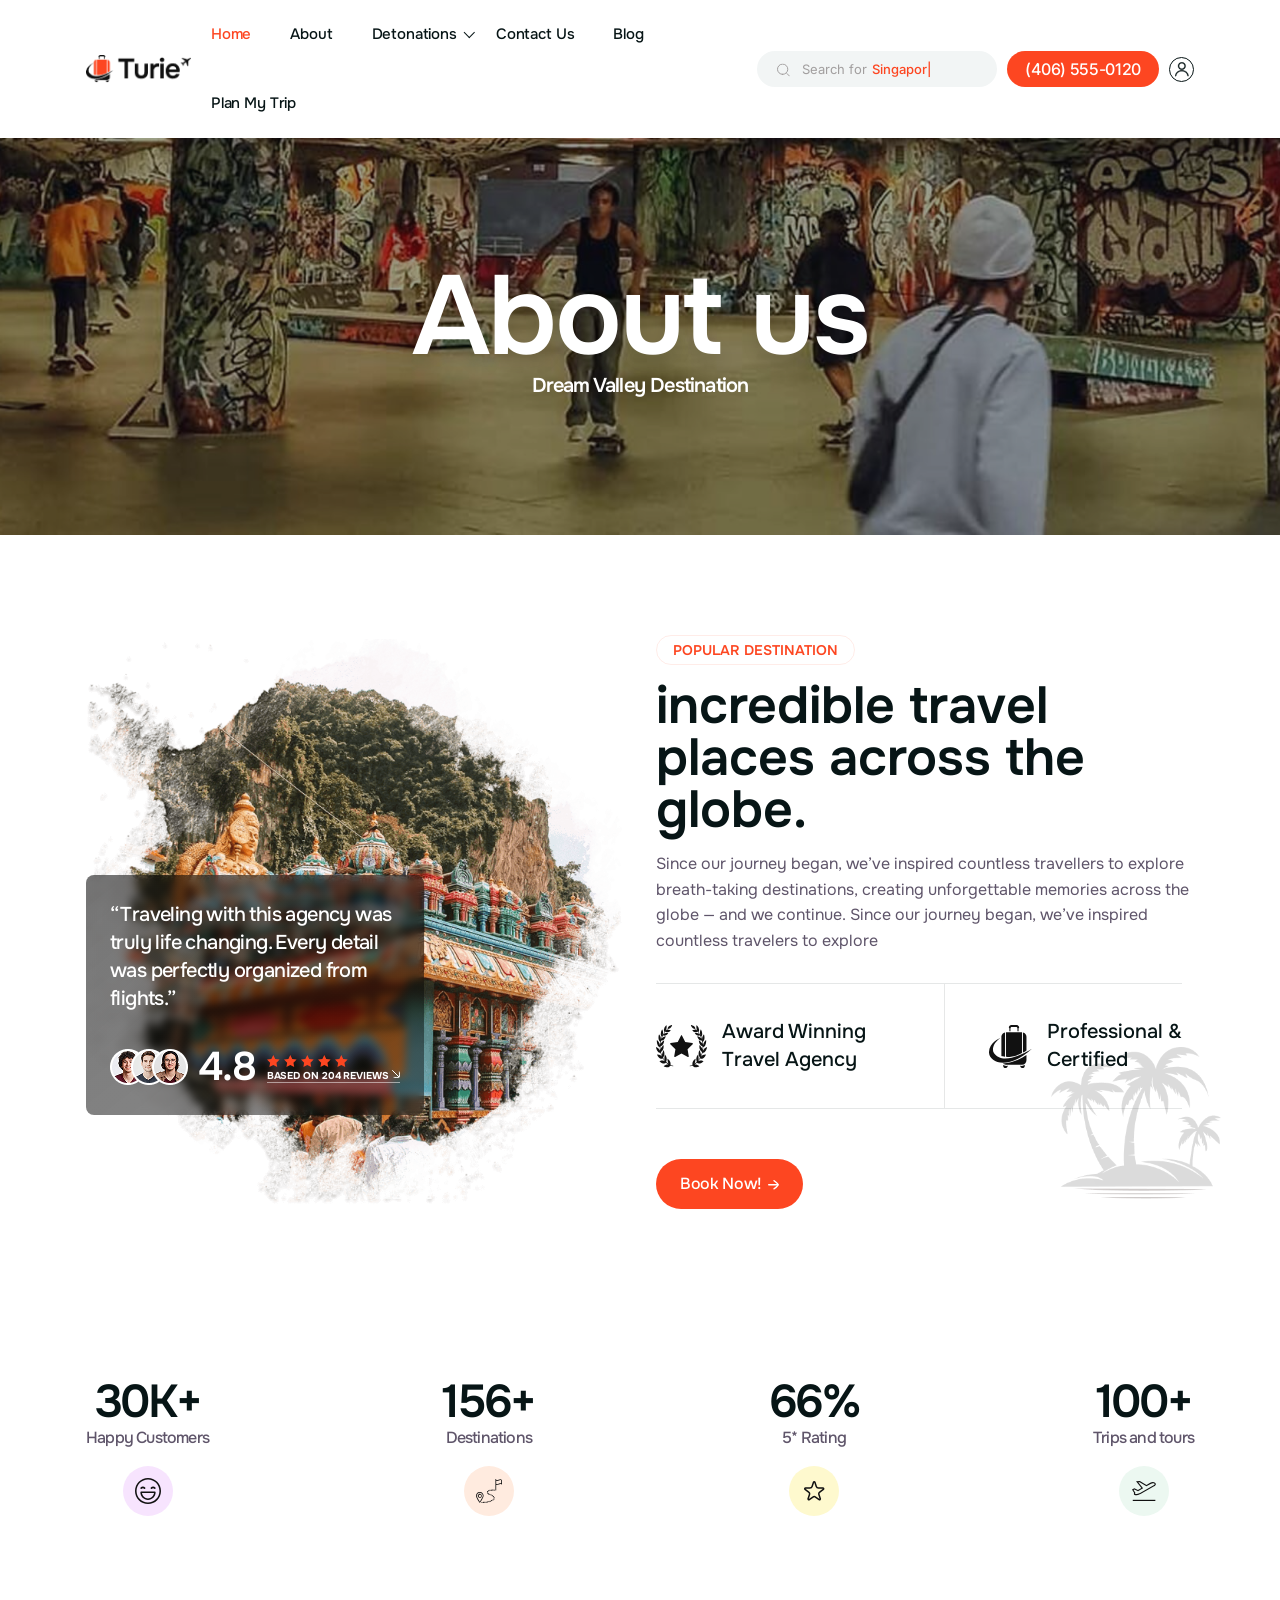
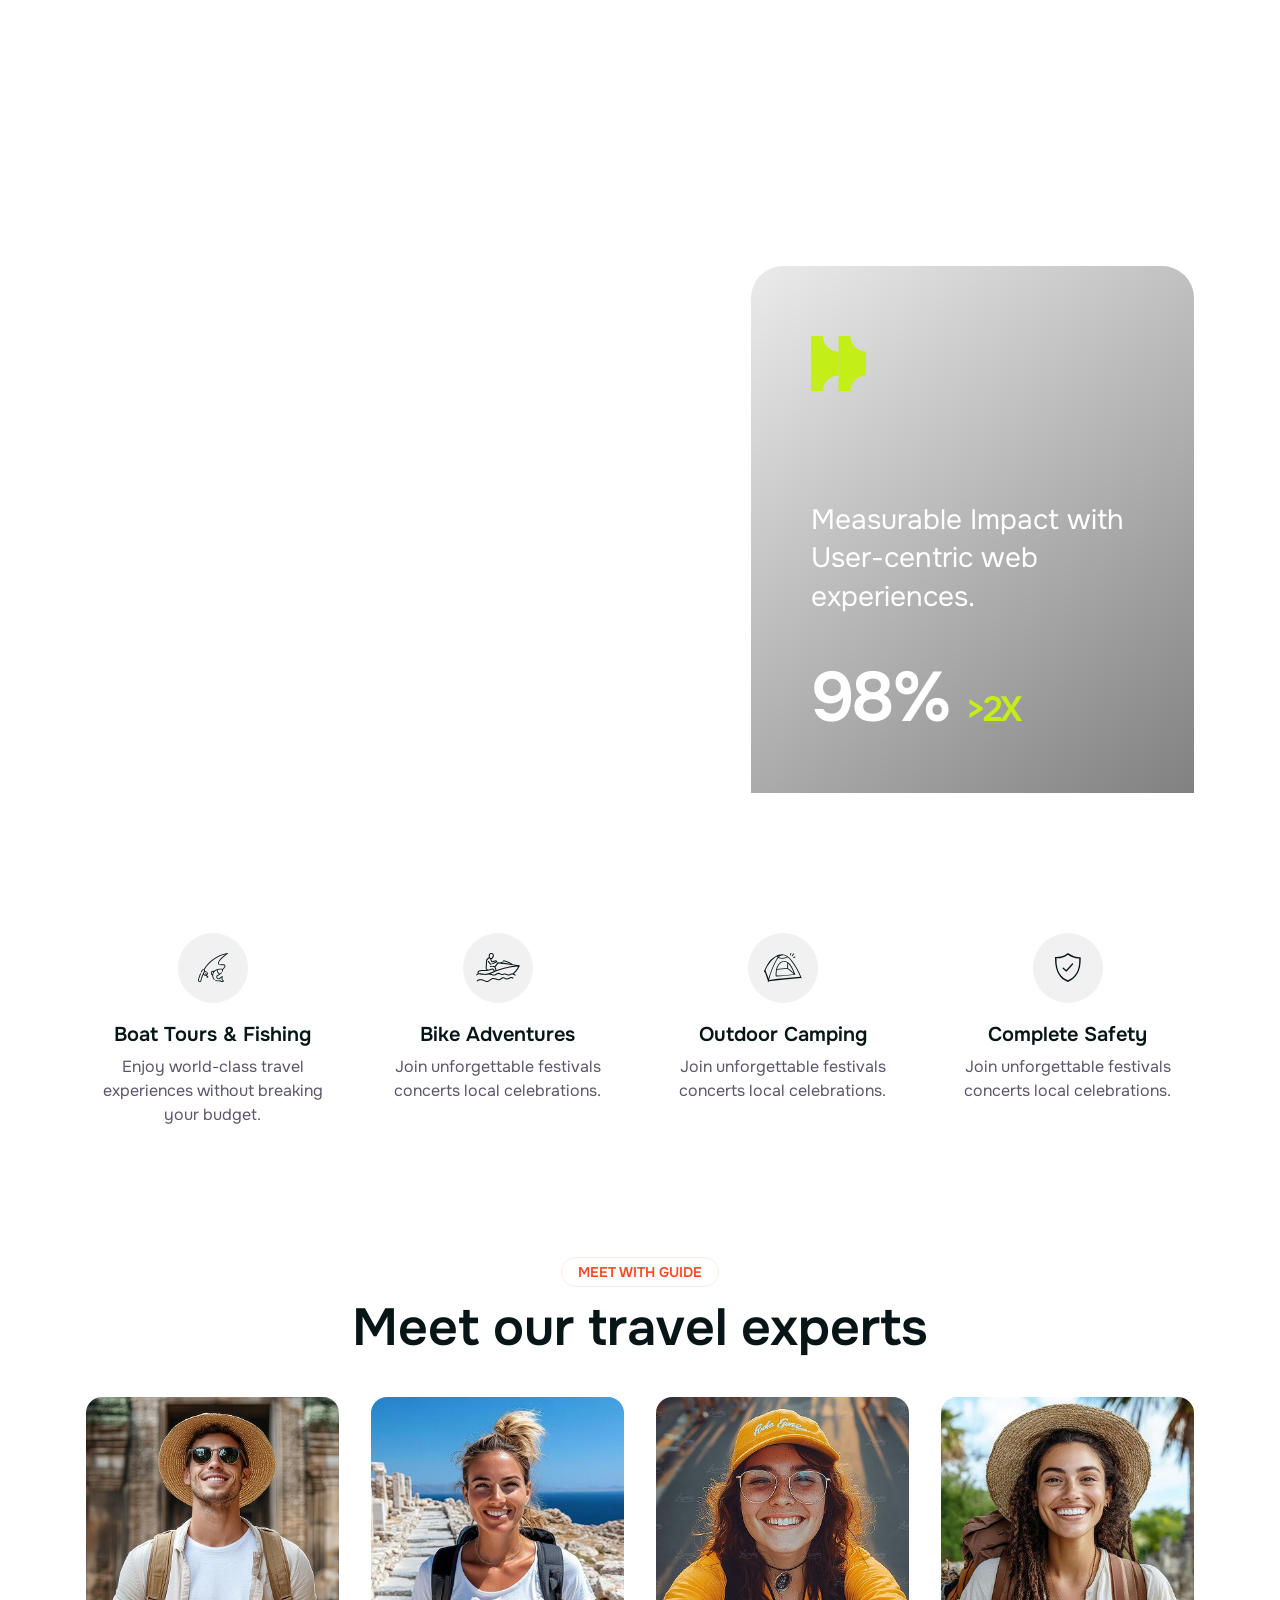
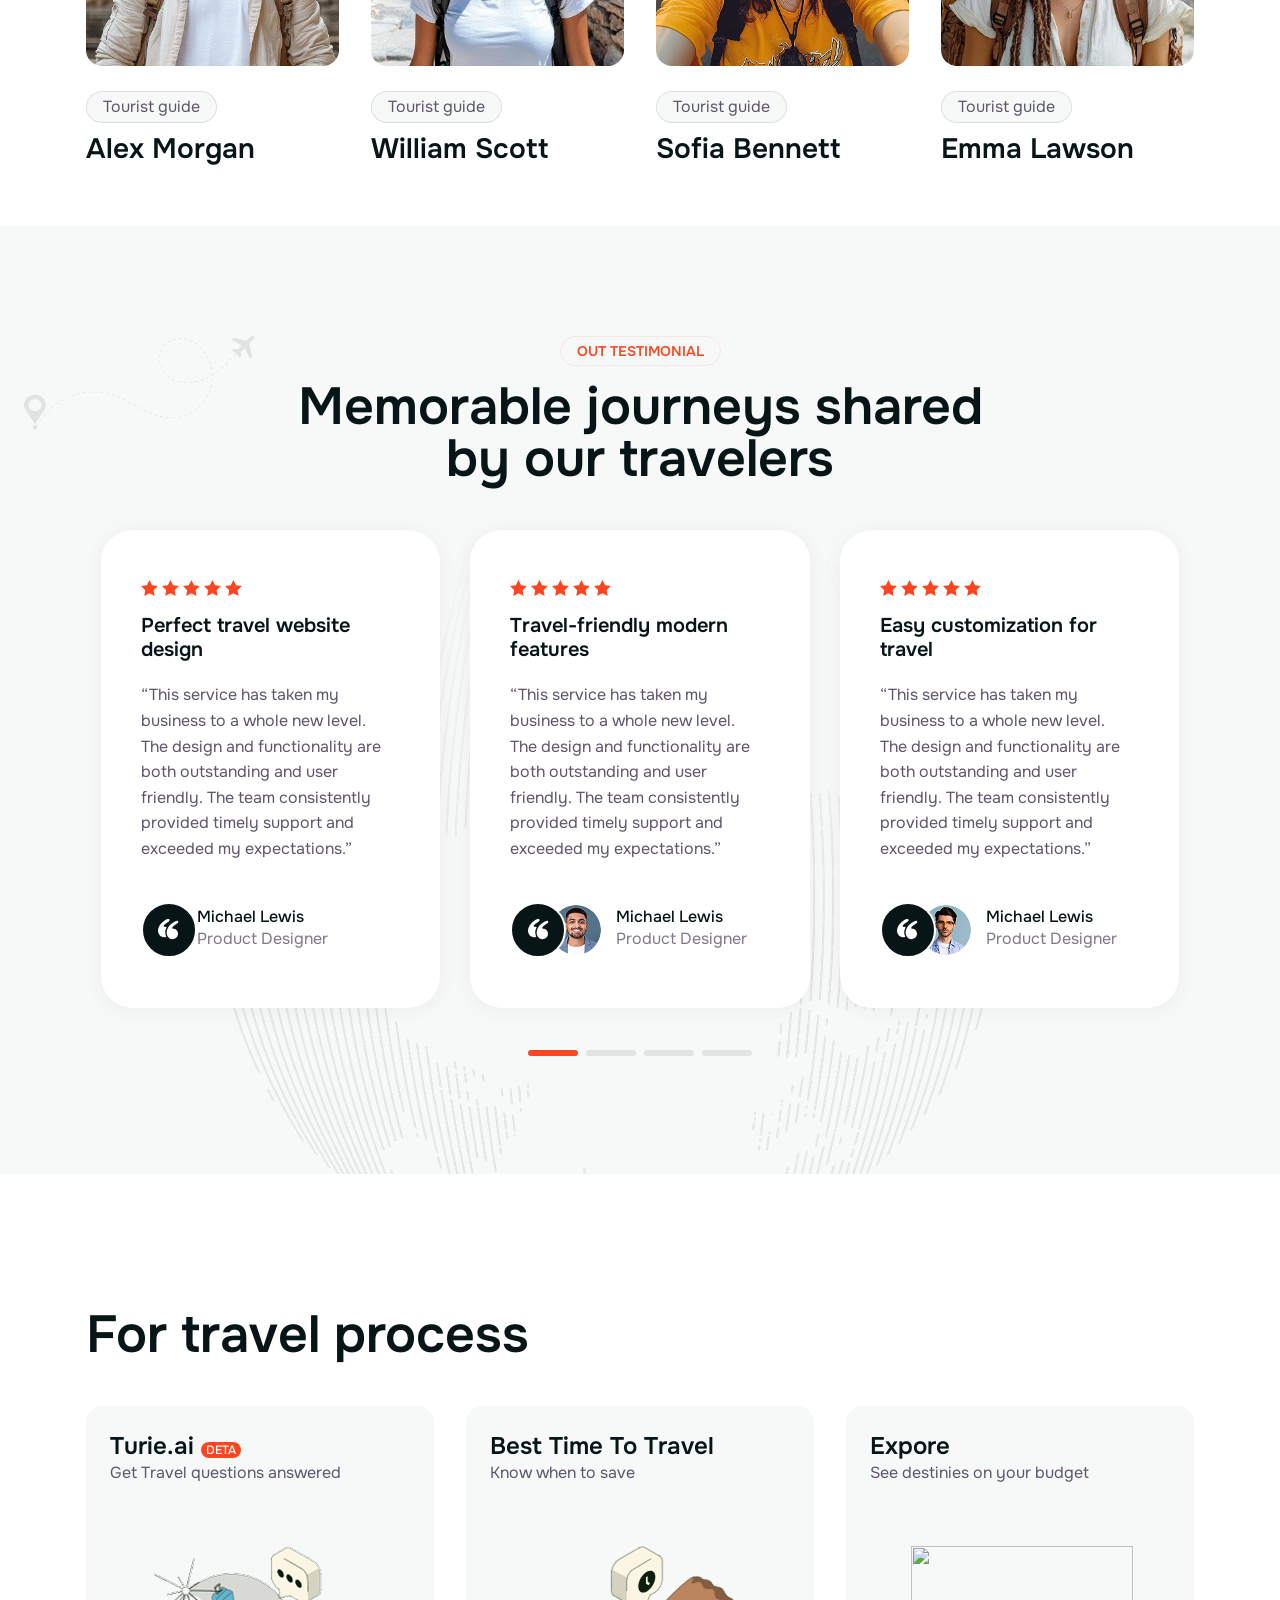
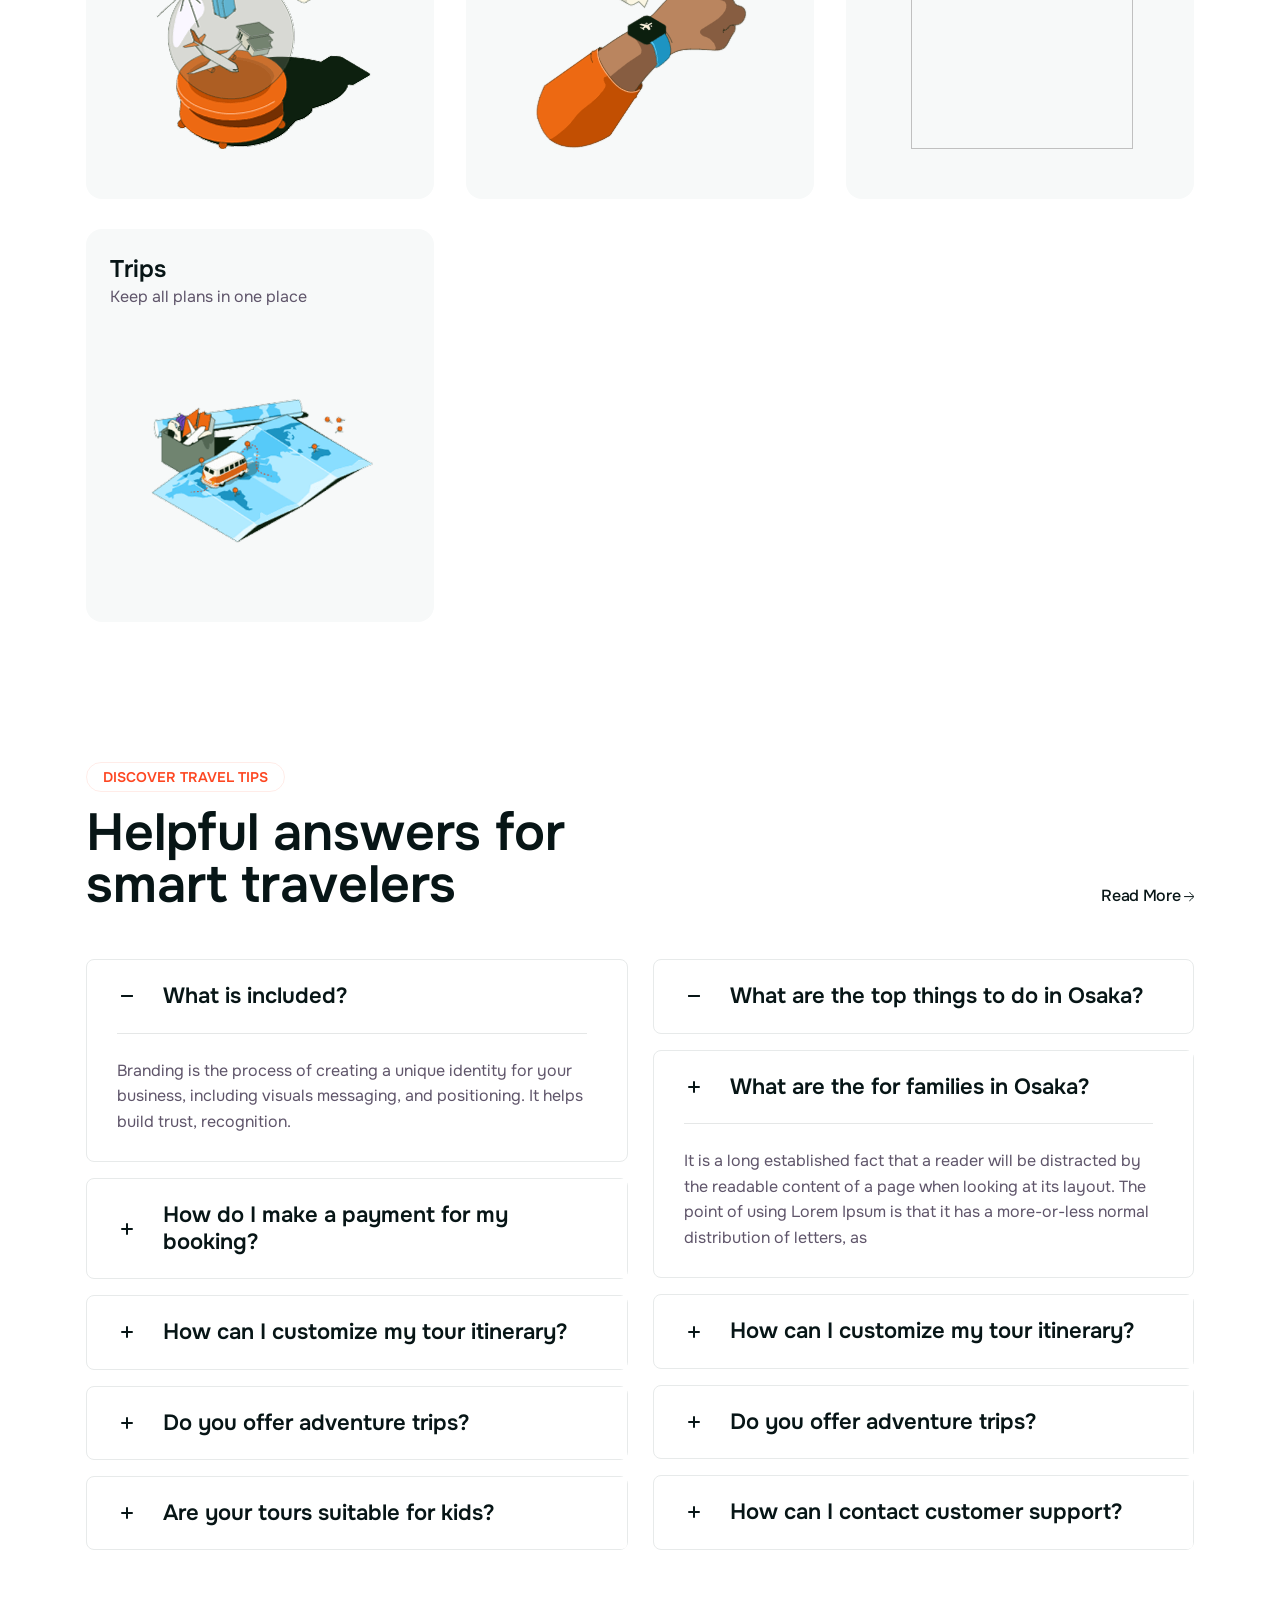
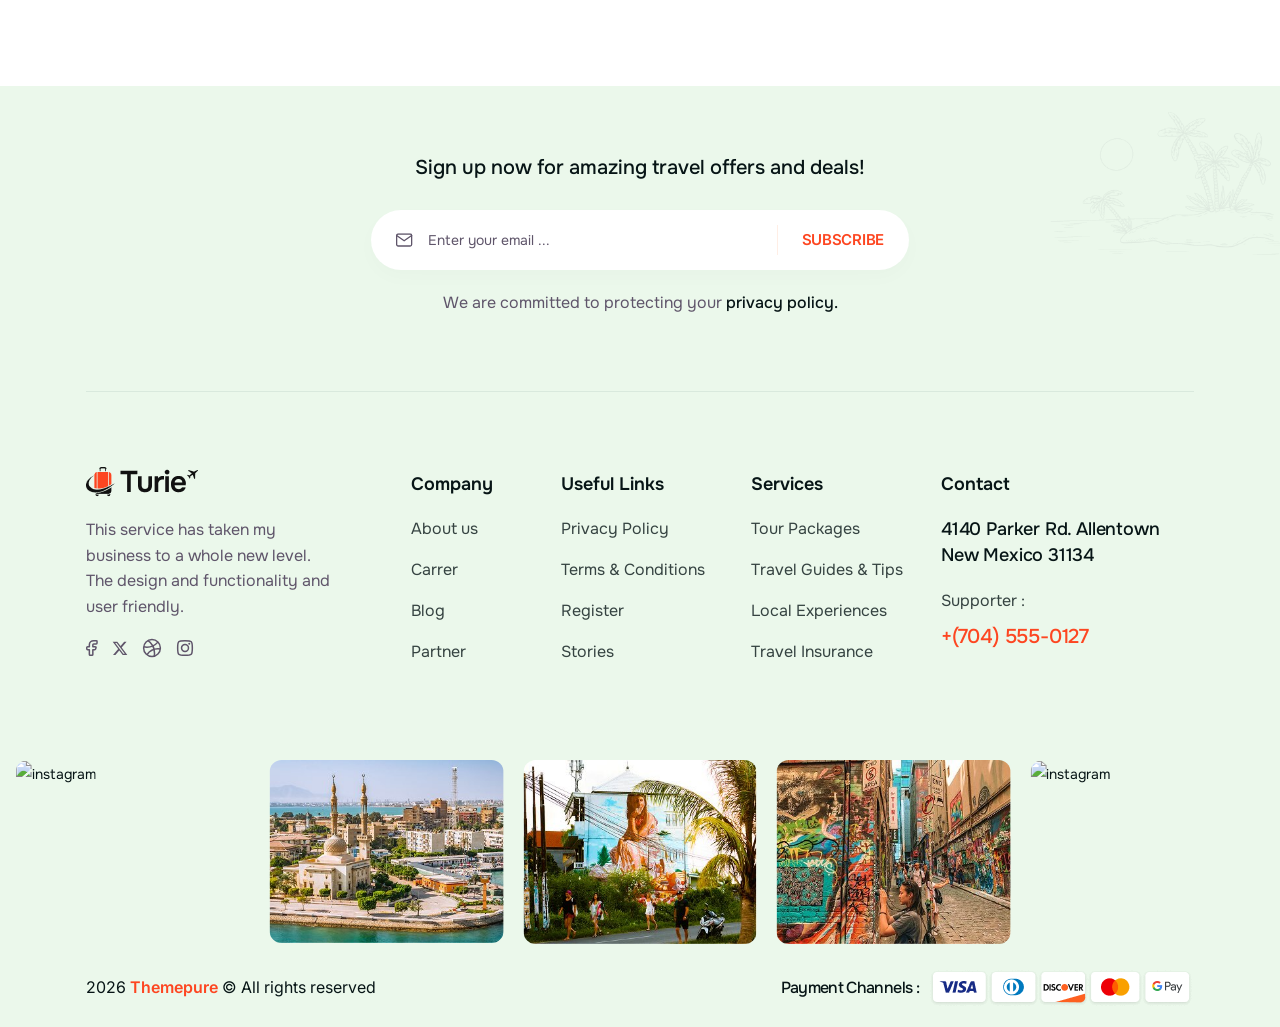
==== about.html @ fdbc4424 "first commit" ====
<!doctype html>
<html class="no-js" lang="zxx">

<head>
   <meta charset="utf-8">
   <meta http-equiv="x-ua-compatible" content="ie=edge">
   <title>Turie – Travel & Tour Booking HTML Template</title>
   <meta name="description" content="">
   <meta name="viewport" content="width=device-width, initial-scale=1">

   <!-- Place favicon.ico in the root directory -->
   <link rel="shortcut icon" type="image/x-icon" href="assets/img/logo/favicon.png">

   <!-- CSS here -->
   <link rel="stylesheet" href="assets/css/bootstrap.css">
   <link rel="stylesheet" href="assets/css/swiper-bundle.css">
   <link rel="stylesheet" href="assets/css/magnific-popup.css">
   <link rel="stylesheet" href="assets/css/font-awesome-pro.css">
   <link rel="stylesheet" href="assets/css/daterangepicker.css">
   <link rel="stylesheet" href="assets/css/range-slider.css">
   <link rel="stylesheet" href="assets/css/animate.css">
   <link rel="stylesheet" href="assets/css/spacing.css">
   <link rel="stylesheet" href="assets/css/main.css">
</head>

<body>
   <!--[if lte IE 9]>
      <p class="browserupgrade">You are using an <strong>outdated</strong> browser. Please <a href="https://browsehappy.com/">upgrade your browser</a> to improve your experience and security.</p>
      <![endif]-->

   <!-- preloader-here start -->
   <div id="loading">
      <div class="loader">
         <div class="plane">
            <img src="assets/img/preloader/fly.png" class="plane-img">
         </div>
         <div class="earth-wrapper">
            <div class="earth"></div>
         </div>
      </div>
   </div>
   <!-- preloader-here end -->

   <!-- back to top start -->
   <div class="back-to-top-wrapper">
      <button id="back_to_top" type="button" class="back-to-top-btn">
         <svg width="12" height="7" viewBox="0 0 12 7" fill="none" xmlns="http://www.w3.org/2000/svg">
            <path d="M11 6L6 1L1 6" stroke="currentColor" stroke-width="1.5" stroke-linecap="round"
               stroke-linejoin="round" />
         </svg>
      </button>
   </div>
   <!-- back to top end -->

   <!-- tp-offcanvas start -->
   <div class="tp-offcanvas">
      <div class="tp-offcanvas-header mb-30">
         <div class="tp-offcanvas-logo">
            <a href="index.html"><img data-width="108" src="assets/img/logo/logo.png" alt=""></a>
         </div>
         <div class="tp-offcanvas-close">
            <button class="tp-offcanvas-close-button"><i class="fal fa-times"></i></button>
         </div>
      </div>
      <div class="tp-header-search p-relative mb-30">
         <form action="#">
            <input class="tp-input" type="text" placeholder="Search for Thailand">
            <button class="tp-header-search-btn" type="submit">
               <svg width="13" height="13" viewBox="0 0 13 13" fill="none" xmlns="http://www.w3.org/2000/svg">
                  <path
                     d="M5.64267 10.7857C8.48288 10.7857 10.7853 8.48318 10.7853 5.64286C10.7853 2.80254 8.48288 0.5 5.64267 0.5C2.80245 0.5 0.5 2.80254 0.5 5.64286C0.5 8.48318 2.80245 10.7857 5.64267 10.7857Z"
                     stroke="currentColor" stroke-linecap="round" stroke-linejoin="round" />
                  <path d="M12.5 12.5L9.92871 9.92857" stroke="currentColor" stroke-linecap="round"
                     stroke-linejoin="round" />
               </svg>
            </button>
         </form>
      </div>
      <div class="tp-offcanvas-menu mb-50">
         <nav>
         </nav>
      </div>
      <div class="tp-offcanvas-content mb-40">
         <h3 class="tp-offcanvas-title"> Hello There!</h3>
         <p>Lorem ipsum dolor sit amet, consect etur adipiscing elit. </p>
      </div>
      <div class="tp-offcanvas-gallery mb-50">
         <a class="popup-image" href="assets/img/tour/01.jpg"><img src="assets/img/tour/01.jpg" alt="tour"></a>
         <a class="popup-image" href="assets/img/tour/02.jpg"><img src="assets/img/tour/02.jpg" alt="tour"></a>
         <a class="popup-image" href="assets/img/tour/03.jpg"><img src="assets/img/tour/03.jpg" alt="tour"></a>
         <a class="popup-image" href="assets/img/tour/04.jpg"><img src="assets/img/tour/04.jpg" alt="tour"></a>
      </div>
      <div class="tp-offcanvas-info mb-50">
         <h3 class="tp-offcanvas-title">Information</h3>
         <span><a href="#">+ 4 20 7700 1007</a></span>
         <span><a href="#">hello@turie.com</a></span>
         <span><a href="#">Avenue de Roma 158b, Lisboa</a></span>
      </div>
      <div class="tp-offcanvas-social">
         <h3 class="tp-offcanvas-title"> Follow Us</h3>
         <a href="#">
            <svg xmlns="http://www.w3.org/2000/svg" width="12" height="18" viewBox="0 0 12 18" fill="none">
               <path fill-rule="evenodd" clip-rule="evenodd"
                  d="M1.62839 7.77713C0.911363 7.77713 0.761719 7.91782 0.761719 8.59194V9.81416C0.761719 10.4883 0.911363 10.629 1.62839 10.629H3.36172V15.5179C3.36172 16.192 3.51136 16.3327 4.22839 16.3327H5.96172C6.67874 16.3327 6.82839 16.192 6.82839 15.5179V10.629H8.77466C9.31846 10.629 9.45859 10.5296 9.60798 10.038L9.97941 8.81579C10.2353 7.97368 10.0776 7.77713 9.14609 7.77713H6.82839V5.74009C6.82839 5.29008 7.21641 4.92527 7.69505 4.92527H10.1617C10.8787 4.92527 11.0284 4.78458 11.0284 4.11046V2.48083C11.0284 1.80671 10.8787 1.66602 10.1617 1.66602H7.69505C5.30182 1.66602 3.36172 3.49004 3.36172 5.74009V7.77713H1.62839Z"
                  stroke="currentColor" stroke-width="1.5" stroke-linejoin="round"></path>
            </svg>
         </a>
         <a href="#">
            <svg xmlns="http://www.w3.org/2000/svg" width="16" height="14" viewBox="0 0 16 14" fill="none">
               <path fill-rule="evenodd" clip-rule="evenodd"
                  d="M5.28884 0.714844H0.666992L6.14691 7.9153L1.01754 13.9556H3.38746L7.26697 9.38713L10.7118 13.9136H15.3337L9.69453 6.50391L9.70451 6.51669L14.5599 0.798959H12.19L8.58427 5.04503L5.28884 0.714844ZM3.21817 1.97588H4.65702L12.7825 12.6525H11.3436L3.21817 1.97588Z"
                  fill="currentColor"></path>
            </svg>
         </a>
         <a href="#">
            <svg width="20" height="20" viewBox="0 0 20 20" fill="none" xmlns="http://www.w3.org/2000/svg">
               <circle cx="9.99991" cy="9.99991" r="8.38077" stroke="currentColor" stroke-width="1.5"></circle>
               <path
                  d="M18.3799 11.0604C17.6032 10.9148 16.8043 10.8389 15.9891 10.8389C11.5034 10.8389 7.51372 13.1373 4.9707 16.7054"
                  stroke="currentColor" stroke-width="1.5" stroke-linejoin="round"></path>
               <path
                  d="M15.8665 4.13281C13.2437 7.2064 9.30255 9.16128 4.8957 9.16128C3.76828 9.16128 2.67133 9.03332 1.61914 8.79143"
                  stroke="currentColor" stroke-width="1.5" stroke-linejoin="round"></path>
               <path
                  d="M12.1938 18.3815C12.4039 17.3641 12.5142 16.3104 12.5142 15.2309C12.5142 9.93756 9.86111 5.26259 5.80957 2.45801"
                  stroke="currentColor" stroke-width="1.5" stroke-linejoin="round"></path>
            </svg>
         </a>
         <a href="#">
            <svg width="18" height="18" viewBox="0 0 18 18" fill="none" xmlns="http://www.w3.org/2000/svg">
               <path
                  d="M1.66602 8.99935C1.66602 5.54238 1.66602 3.8139 2.73996 2.73996C3.8139 1.66602 5.54238 1.66602 8.99935 1.66602C12.4563 1.66602 14.1848 1.66602 15.2587 2.73996C16.3327 3.8139 16.3327 5.54238 16.3327 8.99935C16.3327 12.4563 16.3327 14.1848 15.2587 15.2587C14.1848 16.3327 12.4563 16.3327 8.99935 16.3327C5.54238 16.3327 3.8139 16.3327 2.73996 15.2587C1.66602 14.1848 1.66602 12.4563 1.66602 8.99935Z"
                  stroke="currentColor" stroke-width="1.5" stroke-linejoin="round"></path>
               <path
                  d="M12.4747 9.00103C12.4747 10.9195 10.9195 12.4747 9.00103 12.4747C7.08256 12.4747 5.52734 10.9195 5.52734 9.00103C5.52734 7.08256 7.08256 5.52734 9.00103 5.52734C10.9195 5.52734 12.4747 7.08256 12.4747 9.00103Z"
                  stroke="currentColor" stroke-width="1.5"></path>
               <path d="M13.251 4.75391L13.242 4.75391" stroke="currentColor" stroke-width="2" stroke-linecap="round"
                  stroke-linejoin="round"></path>
            </svg>
         </a>
      </div>
   </div>
   <div class="tp-offcanvas-overlay"></div>
   <!-- tp-offcanvas end -->


   <header class="tp-header-height">

      <!-- header-area-start -->
      <div id="header-sticky" class="tp-header-blur tp-header-area tp-header-lg-ptb">
         <div class="container">
            <div class="row align-items-center">
               <div class="col-xl-7 col-6">
                  <div class="tp-header-left d-flex align-items-center">
                     <div class="tp-header-logo mr-60">
                        <a href="index.html">
                           <img width="115" src="assets/img/logo/logo.png" alt="">
                        </a>
                     </div>
                     <div class="tp-main-menu tp-menu-dropdown d-none d-xl-block">
                        <nav class="tp-mobile-menu-active">
                           <ul>
                              <li class=" active">
                                 <a href="index.html">Home</a>
                              </li>
                              <li><a href="about.html">About</a></li>
                              <li class="has-dropdown position-inherit">
                                 <a href="city-details-2.html">Detonations</a>
                                 <div class="sub-menu tp-megamenu-wrapper tp-megamenu-center">
                                    <div class="row">
                                       <div class="col-xl-4">
                                          <div class="tp-megamenu-list">
                                             <ul>
                                                <li>
                                                   <a href="city-details-2.html"
                                                      class="d-flex align-items-center gap-2">
                                                      <div class="tp-megamenu-list-thumb">
                                                         <img src="assets/img/menu/01.png" alt="des">
                                                      </div>
                                                      <div class="tp-megamenu-list-content">
                                                         <span class="tp-megamenu-list-subtitle">Things to do in</span>
                                                         <span class="tp-megamenu-list-title">Osaka</span>
                                                      </div>
                                                   </a>
                                                </li>
                                                <li>
                                                   <a href="city-details-3.html"
                                                      class="d-flex align-items-center gap-2">
                                                      <div class="tp-megamenu-list-thumb">
                                                         <img src="assets/img/menu/02.png" alt="des">
                                                      </div>
                                                      <div class="tp-megamenu-list-content">
                                                         <span class="tp-megamenu-list-subtitle">Things to do in</span>
                                                         <span class="tp-megamenu-list-title">Sapporo</span>
                                                      </div>
                                                   </a>
                                                </li>
                                                <li>
                                                   <a href="city-details-4.html"
                                                      class="d-flex align-items-center gap-2">
                                                      <div class="tp-megamenu-list-thumb">
                                                         <img src="assets/img/menu/03.png" alt="des">
                                                      </div>
                                                      <div class="tp-megamenu-list-content">
                                                         <span class="tp-megamenu-list-subtitle">Things to do in</span>
                                                         <span class="tp-megamenu-list-title">Narita</span>
                                                      </div>
                                                   </a>
                                                </li>
                                                <li>
                                                   <a href="city-details-2.html"
                                                      class="d-flex align-items-center gap-2">
                                                      <div class="tp-megamenu-list-thumb">
                                                         <img src="assets/img/menu/04.png" alt="des">
                                                      </div>
                                                      <div class="tp-megamenu-list-content">
                                                         <span class="tp-megamenu-list-subtitle">Things to do in</span>
                                                         <span class="tp-megamenu-list-title">Los Angeles</span>
                                                      </div>
                                                   </a>
                                                </li>
                                             </ul>
                                          </div>
                                       </div>
                                       <div class="col-xl-4">
                                          <div class="tp-megamenu-list">
                                             <ul>
                                                <li>
                                                   <a href="city-details-3.html"
                                                      class="d-flex align-items-center gap-2">
                                                      <div class="tp-megamenu-list-thumb">
                                                         <img src="assets/img/menu/05.png" alt="des">
                                                      </div>
                                                      <div class="tp-megamenu-list-content">
                                                         <span class="tp-megamenu-list-subtitle">Things to do in</span>
                                                         <span class="tp-megamenu-list-title">Greece</span>
                                                      </div>
                                                   </a>
                                                </li>
                                                <li>
                                                   <a href="city-details-4.html"
                                                      class="d-flex align-items-center gap-2">
                                                      <div class="tp-megamenu-list-thumb">
                                                         <img src="assets/img/menu/06.png" alt="des">
                                                      </div>
                                                      <div class="tp-megamenu-list-content">
                                                         <span class="tp-megamenu-list-subtitle">Things to do in</span>
                                                         <span class="tp-megamenu-list-title">Turkey</span>
                                                      </div>
                                                   </a>
                                                </li>
                                                <li>
                                                   <a href="city-details-2.html"
                                                      class="d-flex align-items-center gap-2">
                                                      <div class="tp-megamenu-list-thumb">
                                                         <img src="assets/img/destination/six/thumb.jpg" alt="des">
                                                      </div>
                                                      <div class="tp-megamenu-list-content">
                                                         <span class="tp-megamenu-list-subtitle">Things to do in</span>
                                                         <span class="tp-megamenu-list-title">Maldives</span>
                                                      </div>
                                                   </a>
                                                </li>
                                                <li>
                                                   <a href="city-details-3.html"
                                                      class="d-flex align-items-center gap-2">
                                                      <div class="tp-megamenu-list-thumb">
                                                         <img src="assets/img/destination/six/thumb-2.jpg" alt="des">
                                                      </div>
                                                      <div class="tp-megamenu-list-content">
                                                         <span class="tp-megamenu-list-subtitle">Things to do in</span>
                                                         <span class="tp-megamenu-list-title">Canada</span>
                                                      </div>
                                                   </a>
                                                </li>
                                             </ul>
                                          </div>
                                       </div>
                                       <div class="col-xl-4">
                                          <div class="tp-megamenu-list">
                                             <ul>
                                                <li>
                                                   <a href="city-details-4.html"
                                                      class="d-flex align-items-center gap-2">
                                                      <div class="tp-megamenu-list-thumb">
                                                         <img src="assets/img/destination/six/thumb-3.jpg" alt="des">
                                                      </div>
                                                      <div class="tp-megamenu-list-content">
                                                         <span class="tp-megamenu-list-subtitle">Things to do in</span>
                                                         <span class="tp-megamenu-list-title">Indonesia</span>
                                                      </div>
                                                   </a>
                                                </li>
                                                <li>
                                                   <a href="city-details-2.html"
                                                      class="d-flex align-items-center gap-2">
                                                      <div class="tp-megamenu-list-thumb">
                                                         <img src="assets/img/destination/six/thumb-4.jpg" alt="des">
                                                      </div>
                                                      <div class="tp-megamenu-list-content">
                                                         <span class="tp-megamenu-list-subtitle">Things to do in</span>
                                                         <span class="tp-megamenu-list-title">Australia</span>
                                                      </div>
                                                   </a>
                                                </li>
                                                <li>
                                                   <a href="city-details-3.html"
                                                      class="d-flex align-items-center gap-2">
                                                      <div class="tp-megamenu-list-thumb">
                                                         <img src="assets/img/destination/six/thumb-5.jpg" alt="des">
                                                      </div>
                                                      <div class="tp-megamenu-list-content">
                                                         <span class="tp-megamenu-list-subtitle">Things to do in</span>
                                                         <span class="tp-megamenu-list-title">Switzerland</span>
                                                      </div>
                                                   </a>
                                                </li>
                                                <li>
                                                   <a href="city-details-4.html"
                                                      class="d-flex align-items-center gap-2">
                                                      <div class="tp-megamenu-list-thumb">
                                                         <img src="assets/img/destination/six/thumb-6.jpg" alt="des">
                                                      </div>
                                                      <div class="tp-megamenu-list-content">
                                                         <span class="tp-megamenu-list-subtitle">Things to do in</span>
                                                         <span class="tp-megamenu-list-title">Thailand</span>
                                                      </div>
                                                   </a>
                                                </li>
                                             </ul>
                                          </div>
                                       </div>
                                    </div>
                                 </div>
                              </li>
                              <li class="">
                                 <a href="contact.html">Contact Us</a>
                              </li>
                              <li class="">
                                 <a href="blog.html">Blog</a>
                              </li>
                              <li class="">
                                 <a href="plan-my-trip.html">Plan My Trip</a>
                              </li>

                           </ul>
                        </nav>
                     </div>
                  </div>
               </div>
               <div class="col-xl-5 col-6">
                  <div class="tp-header-option d-flex align-items-center justify-content-end">
                     <div class="tp-header-search p-relative d-none d-xl-block">
                        <form action="#">
                           <div class="tp-header-typing-wrap">
                              <span class="typed-text"></span>
                              <div class="typed-strings d-none">
                                 <span>Singapore</span>
                                 <span>Maldives</span>
                                 <span>Dubai</span>
                                 <span>Thailand</span>
                                 <span>Vietnam</span>
                                 <span>Kashmir</span>
                              </div>
                           </div>
                           <input class="tp-input" type="text" placeholder="Search for">
                           <button class="tp-header-search-btn" type="submit">
                              <svg width="13" height="13" viewBox="0 0 13 13" fill="none"
                                 xmlns="http://www.w3.org/2000/svg">
                                 <path
                                    d="M5.64267 10.7857C8.48288 10.7857 10.7853 8.48318 10.7853 5.64286C10.7853 2.80254 8.48288 0.5 5.64267 0.5C2.80245 0.5 0.5 2.80254 0.5 5.64286C0.5 8.48318 2.80245 10.7857 5.64267 10.7857Z"
                                    stroke="currentColor" stroke-linecap="round" stroke-linejoin="round" />
                                 <path d="M12.5 12.5L9.92871 9.92857" stroke="currentColor" stroke-linecap="round"
                                    stroke-linejoin="round" />
                              </svg>
                           </button>
                        </form>
                     </div>
                     <div class="tp-header-contact ml-10 d-none d-sm-block">
                        <a href="tel:(406)555-0120">(406) 555-0120</a>
                     </div>
                     <div class="tp-header-top-menu-item tp-header-login ml-10 d-none d-xl-block">
                        <span class="tp-header-login-btn" id="tp-header-login-btn">
                           <svg width="14" height="15" viewBox="0 0 14 15" fill="none"
                              xmlns="http://www.w3.org/2000/svg">
                              <path
                                 d="M6.84473 8.18158C10.3622 8.18158 13.3237 10.6105 13.5391 13.7441L13.5361 13.8535C13.5034 14.097 13.2968 14.2697 13.0654 14.289L13.0645 14.29C12.7649 14.313 12.5416 14.0808 12.5195 13.8163V13.8144C12.3342 11.2383 9.85653 9.20209 6.84473 9.20209C3.81703 9.20222 1.34055 11.2545 1.1709 13.83V13.832C1.15142 14.0657 0.978315 14.2535 0.763672 14.2968L0.668945 14.3056H0.625V14.3046C0.335307 14.282 0.128516 14.0353 0.151367 13.7597C0.366927 10.6106 3.32725 8.18171 6.84473 8.18158Z"
                                 fill="currentColor" stroke="currentColor" stroke-width="0.3" />
                              <path
                                 d="M6.84473 0.149597C8.94337 0.149833 10.6426 1.84973 10.6426 3.94843C10.6423 6.04692 8.94322 7.74604 6.84473 7.74628C4.74603 7.74628 3.04613 6.04707 3.0459 3.94843C3.0459 1.84958 4.74588 0.149597 6.84473 0.149597ZM6.84473 1.18573C5.32757 1.18573 4.08203 2.43127 4.08203 3.94843C4.08227 5.46538 5.32772 6.71014 6.84473 6.71014C8.36154 6.7099 9.60621 5.46524 9.60645 3.94843C9.60645 2.43141 8.36169 1.18597 6.84473 1.18573Z"
                                 fill="currentColor" stroke="currentColor" stroke-width="0.3" />
                           </svg>
                        </span>
                        <ul>
                           <li>
                              <a href="login.html"><i class="icon far fa-user"></i> Login</a>
                           </li>
                           <li>
                              <a href="register.html"> <i class="icon fas fa-user-plus"></i> Register</a>
                           </li>
                        </ul>
                     </div>
                     <div class="tp-header-toogle-wrapper d-xl-none ml-10">
                        <button class="tp-header-toogle">
                           <span></span>
                           <span></span>
                        </button>
                     </div>
                  </div>
               </div>
            </div>
         </div>
      </div>
      <!-- header-area-end -->

   </header>

   <main>

      <!-- breadcrumb-area-start -->
      <div class="tp-breadcrumb-area tp-breadcrumb-ptb tp-breadcrumb-overly bg-position"
         data-background="assets/img/breadcrumb/bg-14.jpg">
         <div class="container">
            <div class="row">
               <div class="col-12">
                  <div class="tp-breadcrumb-wrap text-center">
                     <h2 class="tp-breadcrumb-title fs-112 text-center mb-0 lh-1">About us</h2>
                     <span class="tp-breadcrumb-subtitle text-white fw-600">Dream Valley Destination</span>
                  </div>
               </div>
            </div>
         </div>
      </div>
      <!-- breadcrumb-area-end -->

      <!-- tp-about-area-start -->
      <div class="tp-about-area p-relative tp-tour-ptb z-index-2 pt-140 pb-60">
         <img class="tp-about-3-shape tptranslateX2" src="assets/img/about/three/shape.png" alt="">
         <div class="container">
            <div class="row align-items-center">
               <div class="col-xl-6">
                  <div class="tp-about-3-thumb p-relative mb-30 wow fadeInLeft" data-wow-duration=".9s"
                     data-wow-delay=".3s">
                     <img src="assets/img/about/three/thumb.png" alt="">
                     <div class="tp-about-3-review">
                        <p class="fw-500 mb-30">“Traveling with this agency
                           was truly life changing. Every
                           detail was perfectly organized
                           from flights.”</p>
                        <div class="tp-about-rating  d-flex flex-wrap align-items-center">
                           <img class="mr-10" src="assets/img/about/user.png" alt="">
                           <h3 class="tp-about-rating-title mb-0 mr-10 text-white">4.8</h3>
                           <div class="tp-about-rating-wrap lh-1">
                              <div class="tp-about-rating-icon">
                                 <span>
                                    <svg width="13" height="12" viewBox="0 0 13 12" fill="none"
                                       xmlns="http://www.w3.org/2000/svg">
                                       <path
                                          d="M6.30915 0L8.25867 3.94953L12.6183 4.58675L9.46372 7.65931L10.2082 12L6.30915 9.94953L2.41009 12L3.15457 7.65931L0 4.58675L4.35962 3.94953L6.30915 0Z"
                                          fill="#FD4621" />
                                    </svg>
                                 </span>
                                 <span>
                                    <svg width="13" height="12" viewBox="0 0 13 12" fill="none"
                                       xmlns="http://www.w3.org/2000/svg">
                                       <path
                                          d="M6.30915 0L8.25867 3.94953L12.6183 4.58675L9.46372 7.65931L10.2082 12L6.30915 9.94953L2.41009 12L3.15457 7.65931L0 4.58675L4.35962 3.94953L6.30915 0Z"
                                          fill="#FD4621" />
                                    </svg>
                                 </span>
                                 <span>
                                    <svg width="13" height="12" viewBox="0 0 13 12" fill="none"
                                       xmlns="http://www.w3.org/2000/svg">
                                       <path
                                          d="M6.30915 0L8.25867 3.94953L12.6183 4.58675L9.46372 7.65931L10.2082 12L6.30915 9.94953L2.41009 12L3.15457 7.65931L0 4.58675L4.35962 3.94953L6.30915 0Z"
                                          fill="#FD4621" />
                                    </svg>
                                 </span>
                                 <span>
                                    <svg width="13" height="12" viewBox="0 0 13 12" fill="none"
                                       xmlns="http://www.w3.org/2000/svg">
                                       <path
                                          d="M6.30915 0L8.25867 3.94953L12.6183 4.58675L9.46372 7.65931L10.2082 12L6.30915 9.94953L2.41009 12L3.15457 7.65931L0 4.58675L4.35962 3.94953L6.30915 0Z"
                                          fill="#FD4621" />
                                    </svg>
                                 </span>
                                 <span>
                                    <svg width="13" height="12" viewBox="0 0 13 12" fill="none"
                                       xmlns="http://www.w3.org/2000/svg">
                                       <path
                                          d="M6.30915 0L8.25867 3.94953L12.6183 4.58675L9.46372 7.65931L10.2082 12L6.30915 9.94953L2.41009 12L3.15457 7.65931L0 4.58675L4.35962 3.94953L6.30915 0Z"
                                          fill="#FD4621" />
                                    </svg>
                                 </span>
                              </div>
                              <a href="#">Based on 204 Reviews
                                 <svg width="8" height="8" viewBox="0 0 8 8" fill="none"
                                    xmlns="http://www.w3.org/2000/svg">
                                    <path
                                       d="M2.09091 7.40436C2.09091 7.40436 6.50619 7.74971 7.12799 7.12799C7.74971 6.50619 7.4043 2.09091 7.4043 2.09091M6.86364 6.86364L0.5 0.5"
                                       stroke="currentColor" stroke-linecap="round" stroke-linejoin="round" />
                                 </svg>
                              </a>
                           </div>
                        </div>
                     </div>
                  </div>
               </div>
               <div class="col-xl-6">
                  <div class="tp-about-3-content mb-30 wow fadeInRight" data-wow-duration=".9s" data-wow-delay=".3s">
                     <div class="tp-about-3-section-title p-relative pb-20">
                        <span class="tp-section-subtitle d-inline-block mb-15">Popular Destination</span>
                        <h2 class="tp-section-title fw-600 mb-15">incredible travel places<br> across the globe.</h2>
                        <p class="mb-10">Since our journey began, we’ve inspired countless travellers to explore
                           breath-taking<br>
                           destinations, creating unforgettable memories across the globe — and we continue. Since<br>
                           our journey began, we’ve inspired countless travelers to explore</p>
                     </div>
                     <div class="tp-about-3-awards-wrap mb-50">
                        <div class="tp-about-3-awards-item d-inline-flex align-items-center">
                           <span class="d-inline-block mr-15">
                              <svg width="51" height="43" viewBox="0 0 51 43" fill="none"
                                 xmlns="http://www.w3.org/2000/svg">
                                 <path
                                    d="M50.9547 22.1297C50.9224 22.1031 50.8757 22.0946 50.8392 22.1069C50.7947 22.1206 50.754 22.1325 50.7155 22.1437L50.6967 22.1492C50.6018 22.177 50.5199 22.2007 50.4387 22.2333C49.1563 22.7429 48.1467 23.6158 47.3521 24.9019C47.1559 25.2197 47.0039 25.5501 46.8828 25.8795C47.0814 24.7714 47.1274 24.3397 47.1625 23.0999C47.1642 23.0479 47.1642 22.995 47.1642 22.9424C47.1642 22.799 47.1642 22.6635 47.1955 22.5399C47.2331 22.3934 47.3087 22.2473 47.3818 22.1059C47.4024 22.0659 47.4229 22.0259 47.4399 21.9907C47.4458 21.9838 47.4649 21.9722 47.4723 21.971C47.839 21.915 48.1633 21.7593 48.464 21.4951C48.767 21.2276 49.0161 20.9001 49.2046 20.5214C49.8814 19.1644 50.22 17.6644 50.2114 16.0637C50.2107 15.9093 50.1925 15.7589 50.1726 15.5954C50.1635 15.5222 50.1543 15.4473 50.1466 15.3697C50.1423 15.3271 50.1161 15.2893 50.0781 15.2709C50.0407 15.2527 49.9954 15.254 49.9576 15.2769C49.9347 15.2912 49.9151 15.3028 49.8974 15.3132C49.863 15.3336 49.8368 15.3496 49.812 15.3675C49.2347 15.7813 48.7255 16.2965 48.2985 16.8983C47.6015 17.882 47.1962 18.9942 47.087 20.2178C47.0761 20.0814 47.0651 19.945 47.0541 19.8086L47.0503 19.7592C47.0075 19.2244 46.9633 18.6714 46.9272 18.1276C46.9181 17.99 46.8917 17.856 46.8661 17.7264C46.8168 17.4772 46.7701 17.2419 46.8448 16.9953C46.8618 16.9396 46.8761 16.8835 46.8904 16.8275C46.9257 16.6888 47.0961 16.4752 47.3577 16.2416L47.3676 16.2328C47.4641 16.151 47.9598 15.6974 48.2411 14.8003C48.5265 13.8889 48.5049 12.9365 48.4892 12.2411L48.4888 12.2226C48.4678 11.2667 48.3645 10.5464 48.1539 9.88661C48.1266 9.80225 48.0943 9.71903 48.06 9.63159C48.0423 9.58608 48.0241 9.53904 48.0055 9.48983C47.9901 9.44815 47.9533 9.41786 47.9102 9.4107L47.8891 9.40878C47.8518 9.40878 47.8169 9.42553 47.7933 9.45442L47.5886 9.70382C46.6074 10.9006 46.1253 12.3042 46.1555 13.8757C46.1607 14.1525 46.1814 14.4364 46.2181 14.7295C45.9687 13.8688 45.6762 13.031 45.3436 12.225C45.3367 12.2074 45.3323 12.1855 45.3317 12.167L45.3294 12.0568C45.326 11.8978 45.3224 11.7333 45.3292 11.5714C45.3302 11.5446 45.3476 11.4964 45.3838 11.449C45.4352 11.3811 45.4922 11.3147 45.5512 11.2457C45.6518 11.1286 45.7558 11.0077 45.8381 10.8696C46.1032 10.4256 46.2277 9.90093 46.2298 9.21844C46.2333 8.41502 46.1095 7.56954 45.8395 6.5575C45.692 6.0054 45.4693 5.28814 45.0546 4.63786C45.0265 4.59414 44.995 4.55298 44.9615 4.50939C44.9465 4.49008 44.9306 4.4695 44.9145 4.44739C44.891 4.41581 44.8585 4.39741 44.8061 4.39741C44.7643 4.40048 44.727 4.42425 44.7061 4.46119C44.1856 5.40063 43.9264 6.40423 43.9141 7.5294C43.9036 8.46756 44.0501 9.27481 44.2338 9.91282C43.7663 9.05878 43.2468 8.23363 42.6837 7.45092L42.6708 7.43315C42.658 7.41615 42.6527 7.40784 42.6535 7.41372C42.6181 7.16048 42.5936 6.95787 42.5766 6.78146C42.577 6.77878 42.5803 6.76395 42.6066 6.71998C42.6438 6.65657 42.6846 6.59444 42.7279 6.52874C42.8149 6.39656 42.9046 6.25978 42.9621 6.10664C43.1357 5.6444 43.1747 5.12017 43.081 4.50453C42.8753 3.14197 42.2747 1.91505 41.2451 0.753445C41.1391 0.634178 41.022 0.528717 40.8982 0.417248L40.8639 0.386185C40.8155 0.342339 40.7657 0.29747 40.7155 0.250045C40.6835 0.219621 40.6378 0.208244 40.5934 0.221283C40.5515 0.234577 40.5191 0.269347 40.5092 0.312554L40.4867 0.41124C40.4713 0.47669 40.4594 0.528334 40.4506 0.580233C40.3121 1.4073 40.3222 2.29317 40.4817 3.28872C40.6399 4.27609 40.9553 5.12771 41.4391 5.86747C40.7136 5.01253 40.0078 4.29463 39.2702 3.65841C39.2669 3.65407 39.2621 3.6409 39.2617 3.63758C39.3193 3.14095 39.1969 2.67309 38.887 2.20727C38.4801 1.59509 37.9147 1.1285 37.2065 0.820684C36.7828 0.636863 36.3437 0.474133 35.9138 0.314728C35.7078 0.238284 35.5019 0.162097 35.2898 0.0804126C35.0767 -0.00433965 34.9856 -0.0194238 34.9361 0.0263398C34.8724 0.0856536 34.8878 0.136275 34.9155 0.228314L34.9245 0.258354C35.1844 1.13374 35.5292 1.82608 35.9791 2.37486C36.8049 3.38332 37.7706 3.89567 38.9301 3.94092C38.9707 3.94335 39.0029 3.9546 39.0161 3.96482C39.1793 4.08703 39.2995 4.18482 39.4057 4.28172C39.7417 4.58877 40.0725 4.91589 40.3962 5.2604C39.9148 4.96127 39.3264 4.82628 38.6637 4.85977C38.301 4.87805 37.941 4.93123 37.593 4.98262L37.5797 4.98466C37.4768 4.99975 37.3744 5.01471 37.2722 5.02915C37.0485 5.05945 36.823 5.09907 36.6239 5.13384C36.5432 5.14829 36.3506 5.19213 36.3062 5.28558C36.2909 5.31754 36.2921 5.35256 36.3095 5.38439C36.3249 5.41213 36.3417 5.43821 36.3602 5.46199C36.935 6.20788 37.5908 6.69914 38.3649 6.96362C39.3088 7.2878 40.1758 7.26109 40.9548 6.87976C41.0739 6.81419 41.2176 6.78095 41.3818 6.78095C41.5056 6.78095 41.5986 6.80051 41.6294 6.80754C41.6755 6.81521 41.7381 6.84103 41.7509 6.85765C42.2354 7.49463 42.6952 8.17495 43.1246 8.88966C42.7618 8.53684 42.2887 8.29895 41.6442 8.14402C41.0793 8.00941 40.5018 7.98052 39.9434 7.9524L39.7564 7.94294C39.5812 7.93399 39.4061 7.92287 39.2257 7.91149L38.9233 7.89283C38.8842 7.89283 38.847 7.91175 38.8242 7.94319C38.799 7.97707 38.793 8.02104 38.8079 8.06054C38.82 8.09352 38.8421 8.15169 38.8535 8.17112C39.4424 9.15619 40.134 9.83753 40.9675 10.2543C41.7822 10.6613 42.5184 10.7689 43.261 10.5913C43.3469 10.5706 43.4465 10.5596 43.5494 10.5596C43.8653 10.5596 44.0855 10.656 44.1318 10.7453C44.5403 11.588 44.9049 12.4638 45.2194 13.3571C44.8896 12.9024 44.4284 12.5331 43.8444 12.2569C43.2643 11.983 42.6603 11.7328 42.066 11.4864C41.8106 11.3808 41.5542 11.2749 41.2989 11.1665C41.2609 11.1498 41.2161 11.1533 41.1807 11.1767C41.1459 11.1998 41.1252 11.2384 41.1252 11.28C41.1252 11.3597 41.9727 13.712 43.2036 14.6389C43.7057 15.017 44.3242 15.406 45.1041 15.4243C45.3375 15.429 45.5788 15.462 45.7611 15.6692C45.789 15.7022 45.8259 15.7279 45.8662 15.7415C45.9285 15.762 45.9456 15.8001 45.9763 15.93C46.2289 16.9905 46.4128 18.0835 46.5261 19.1935C46.4918 19.0809 46.4521 18.9671 46.4064 18.8519C46.1309 18.1533 45.6673 17.5421 44.9474 16.9281C44.5763 16.6103 44.1877 16.3026 43.8118 16.0049L43.7939 15.9908C43.6228 15.8552 43.452 15.7201 43.2817 15.5833C43.2466 15.555 43.2123 15.5259 43.1725 15.4919L43.0663 15.4009C43.0291 15.3694 42.9738 15.3629 42.9303 15.3846C42.8857 15.4073 42.859 15.4541 42.8624 15.504C42.8677 15.5791 42.8719 15.65 42.8758 15.7182L42.8779 15.75C42.8863 15.8902 42.8943 16.0225 42.9084 16.1532C43.0416 17.4252 43.4199 18.4872 44.0648 19.3998C44.464 19.9639 45.0367 20.6535 45.9297 20.9796C46.1471 21.0593 46.3047 21.1801 46.4735 21.3969C46.6328 21.5999 46.6625 21.7854 46.6589 22.0188C46.6437 22.9966 46.574 23.9666 46.4512 24.9165C46.4224 24.6522 46.3616 24.38 46.2681 24.0972C46.0747 23.5118 45.7733 22.9425 45.3464 22.3571C44.978 21.8501 44.5947 21.3413 44.224 20.8491L44.1993 20.8162C44.0523 20.6213 43.9054 20.4261 43.7624 20.2351C43.7355 20.1958 43.6968 20.1818 43.6744 20.174C43.6427 20.1585 43.6049 20.157 43.5712 20.1713C43.5383 20.1854 43.513 20.2131 43.5018 20.2471L43.4975 20.2604C43.4914 20.2783 43.4865 20.2941 43.4839 20.31C43.2283 21.8345 43.3851 23.2004 43.9633 24.4861C44.2457 25.1148 44.6245 25.8266 45.2922 26.3386C45.5971 26.5724 45.8378 26.9005 45.97 27.2621C45.998 27.3399 45.997 27.3737 45.9938 27.3867C45.7111 28.5574 45.342 29.6865 44.8932 30.7552C45.0087 30.192 45.0008 29.6004 44.8689 28.9874C44.6816 28.1187 44.3597 27.2768 44.0726 26.5558L43.9866 26.3399C43.852 26.0021 43.7165 25.6615 43.5765 25.3086C43.5587 25.2635 43.5159 25.2326 43.4588 25.2298C43.4138 25.2298 43.3723 25.2555 43.3509 25.2972L43.3057 25.3821C43.2859 25.4193 43.2674 25.4539 43.2515 25.4897C42.674 26.7928 42.4789 28.1287 42.6721 29.4602C42.8101 30.4122 43.0441 31.094 43.4306 31.6707C43.6307 31.9689 43.8208 32.301 43.8553 32.7094C43.8635 32.806 43.8596 32.8726 43.8166 32.9484C43.329 33.8022 42.7824 34.6079 42.1838 35.3565C42.1861 35.3524 42.1882 35.3483 42.1905 35.3442C42.6212 34.5572 42.6342 33.7062 42.5903 32.9774C42.5523 32.3527 42.4807 31.7289 42.4118 31.1258L42.4079 31.0909C42.3801 30.8493 42.3525 30.6078 42.3273 30.3658C42.3127 30.2287 42.2965 30.0915 42.2798 29.9523L42.2577 29.7639C42.2528 29.7222 42.2274 29.6862 42.1908 29.668C42.1228 29.6325 42.0127 29.6873 41.8938 29.8279C41.0769 30.7942 40.5699 31.8861 40.3868 33.0736C40.197 34.3047 40.2999 35.3583 40.7018 36.2945C40.7126 36.3195 40.7123 36.3703 40.7122 36.3873L40.6906 36.926C40.6874 36.9648 40.6669 37.0085 40.65 37.0247C39.8342 37.8104 38.9361 38.4934 37.9722 39.0618C38.4285 38.6494 38.7565 38.1114 38.9691 37.4296C39.2047 36.6738 39.3256 35.8873 39.4428 35.1246L39.453 35.0567C39.4946 34.7888 39.5379 34.5214 39.5821 34.2481L39.6321 33.9391C39.6393 33.8941 39.6215 33.8491 39.5866 33.8222C39.552 33.7945 39.5019 33.7879 39.462 33.805L39.4184 33.823C39.3719 33.8421 39.3313 33.8591 39.2931 33.8787C37.471 34.7887 36.2716 36.9112 36.4411 38.9253C36.4677 39.2408 36.4388 39.5371 36.3526 39.8306C36.3446 39.8573 36.3187 39.8863 36.3083 39.8912C35.4428 40.2562 34.62 40.5224 33.792 40.7052C33.7495 40.7151 33.7157 40.7455 33.7019 40.7865C33.688 40.8278 33.6964 40.8727 33.7248 40.9064C33.8148 41.0131 33.8931 41.1277 33.9576 41.2477C33.984 41.2968 34.047 41.322 34.0942 41.3097C34.7688 41.1558 35.4257 40.9566 36.0473 40.717C36.0976 40.6968 36.1359 40.6872 36.1719 40.6931C36.3102 40.7115 36.4563 40.7399 36.6185 40.7801C36.652 40.7883 36.6797 40.8038 36.6802 40.8024C37.0346 41.5088 37.6436 41.9587 38.5426 42.1777C38.7382 42.2246 38.9399 42.2593 39.1421 42.2805C39.3538 42.3029 39.5899 42.3142 39.8437 42.3142C40.1952 42.3142 40.4459 42.2925 40.449 42.2923C41.2282 42.2051 41.8937 42.0297 42.4831 41.756C42.725 41.6439 43.0006 41.4929 43.2124 41.2233C43.2529 41.1717 43.2462 41.0972 43.197 41.0538C42.5982 40.5255 41.9886 40.1416 41.3329 39.8803C40.3615 39.4943 39.4767 39.3897 38.6093 39.5565C38.4797 39.5817 38.3532 39.6134 38.2302 39.6499C39.0415 39.1649 39.8184 38.5949 40.552 37.9455C40.5661 37.9327 40.5892 37.9214 40.6072 37.9183C40.7273 37.8983 40.8867 37.8738 41.0498 37.862C41.0649 37.862 41.084 37.8693 41.0862 37.8701C41.5282 38.3648 42.0977 38.6052 42.8273 38.6052C42.8645 38.6052 42.9018 38.6045 42.939 38.6032C43.7322 38.5776 44.5296 38.3597 45.3095 37.9551C45.8763 37.6594 46.4671 37.3151 46.9463 36.8018C47.0525 36.6876 47.1473 36.5585 47.2311 36.4446L47.2392 36.4335C47.2763 36.3833 47.3138 36.3326 47.3522 36.2826C47.3732 36.2557 47.382 36.2209 47.3765 36.1859C47.3707 36.1521 47.3511 36.1221 47.3177 36.1004C47.3093 36.0958 47.1064 35.987 46.9212 35.9153C45.681 35.436 44.4289 35.3869 43.2344 35.7718C42.8434 35.8975 42.4754 36.0862 42.117 36.347C42.7797 35.5766 43.3933 34.7322 43.9504 33.8236C43.9564 33.814 43.9723 33.788 43.9774 33.7833C44.0261 33.7522 44.0759 33.7228 44.1257 33.6938C44.2148 33.6415 44.307 33.5875 44.3937 33.523C44.4668 33.4684 44.4874 33.467 44.5613 33.5146C44.6659 33.5825 44.7874 33.6177 44.8934 33.6455C45.5134 33.8043 46.1384 33.7251 46.8297 33.4006C47.4612 33.1045 47.9467 32.6365 48.3775 32.175C49.0041 31.5019 49.4135 30.8946 49.6661 30.2636C49.7192 30.1311 49.757 29.9942 49.7964 29.8511C49.8126 29.791 49.8292 29.7309 49.8469 29.6718C49.8662 29.6084 49.8324 29.5413 49.7698 29.5192L49.7179 29.5153C49.4624 29.5153 47.1829 29.5527 45.8496 30.8464C45.5595 31.1278 45.2995 31.427 45.0621 31.7545C45.5896 30.6375 46.0369 29.4603 46.3973 28.2383L46.4026 28.2205C46.4069 28.2055 46.4135 28.1829 46.4178 28.1767L46.7665 27.6979C46.7796 27.6787 46.7811 27.6787 46.8015 27.6787C46.8106 27.6787 46.8206 27.6793 46.832 27.68L46.9065 27.6845C47.166 27.7006 47.3188 27.6983 47.4444 27.6786C47.9409 27.6002 48.3891 27.3502 48.8144 26.914C49.809 25.8939 50.4937 24.6212 50.9074 23.0236C50.9517 22.8524 50.9641 22.6796 50.9774 22.4963C50.9833 22.4132 50.9898 22.3276 50.9993 22.2391C51.0032 22.1967 50.9866 22.1561 50.9547 22.1297Z"
                                    fill="#111111" />
                                 <path
                                    d="M17.2067 40.704C16.3795 40.5213 15.5567 40.255 14.6911 39.8901C14.6807 39.8852 14.655 39.8562 14.647 39.8301C14.5607 39.536 14.5318 39.2397 14.5584 38.9242C14.7279 36.91 13.5284 34.7876 11.7067 33.8777C11.668 33.858 11.6276 33.841 11.5811 33.8219L11.5379 33.804C11.4968 33.7865 11.4468 33.7938 11.4137 33.8204C11.3779 33.848 11.3602 33.893 11.3675 33.9381L11.4173 34.247C11.4615 34.5203 11.5049 34.7877 11.5464 35.0554L11.5569 35.1254C11.6739 35.8862 11.7948 36.6728 12.0304 37.4286C12.243 38.1104 12.571 38.6485 13.0272 39.0607C12.0634 38.4924 11.1652 37.8094 10.3495 37.0239C10.3324 37.0074 10.3121 36.9636 10.3091 36.9276L10.2873 36.3885C10.2872 36.3694 10.2869 36.3185 10.2978 36.2933C10.6995 35.3573 10.8024 34.3037 10.6126 33.0726C10.4296 31.8852 9.92258 30.7932 9.10561 29.8269C9.00999 29.7138 8.92562 29.6565 8.8548 29.6565C8.83755 29.6565 8.82195 29.66 8.80968 29.6664C8.77209 29.6851 8.74666 29.7212 8.74167 29.763L8.71981 29.9511C8.70294 30.0907 8.6867 30.2277 8.67213 30.365C8.64695 30.6068 8.61934 30.8483 8.5916 31.0899L8.58763 31.1248C8.51861 31.7281 8.44702 32.3519 8.40918 32.9765C8.36521 33.7051 8.37825 34.5561 8.80891 35.3433C8.81121 35.3472 8.81326 35.3514 8.81556 35.3554C8.21692 34.6068 7.67044 33.8012 7.1829 32.9476C7.13982 32.8716 7.13611 32.805 7.14416 32.7084C7.1788 32.2997 7.36876 31.9676 7.56882 31.6698C7.95525 31.093 8.18918 30.4113 8.32737 29.4592C8.52052 28.1277 8.32545 26.792 7.74791 25.4889C7.73206 25.4529 7.71352 25.4183 7.69371 25.3811L7.64859 25.296C7.62698 25.2544 7.58083 25.2271 7.53213 25.2292C7.48355 25.2318 7.44073 25.2626 7.42309 25.3073C7.28299 25.6607 7.14749 26.0011 7.01288 26.3389L6.92685 26.5548C6.63974 27.2759 6.31773 28.1178 6.13059 28.9865C5.99867 29.5994 5.99061 30.191 6.1063 30.7542C5.65736 29.6857 5.28831 28.5566 5.00567 27.3857C5.00248 27.3727 5.00145 27.339 5.02945 27.2611C5.16163 26.8993 5.40233 26.5713 5.70734 26.3375C6.375 25.8254 6.75377 25.1137 7.03614 24.485C7.61433 23.1993 7.77118 21.8334 7.51551 20.309C7.51283 20.293 7.50797 20.2772 7.50222 20.2599L7.49762 20.2461C7.48649 20.212 7.46118 20.1844 7.42769 20.1699C7.39497 20.1562 7.35381 20.1588 7.32837 20.1713C7.3028 20.1807 7.26407 20.1948 7.23889 20.2318C7.09418 20.4251 6.9473 20.6201 6.8003 20.8151L6.77562 20.8479C6.40491 21.3402 6.02155 21.849 5.65314 22.3558C5.22631 22.9414 4.92488 23.5107 4.73147 24.0961C4.63816 24.3789 4.57718 24.6511 4.54842 24.9154C4.42557 23.9655 4.3559 22.9956 4.34069 22.0177C4.33711 21.7843 4.36677 21.5988 4.52618 21.3957C4.69491 21.1791 4.85253 21.0582 5.06984 20.9785C5.96274 20.6522 6.53556 19.9628 6.93477 19.3987C7.57968 18.4861 7.95794 17.4242 8.09114 16.1523C8.10533 16.0214 8.11338 15.889 8.12169 15.7489L8.12373 15.717C8.1277 15.6489 8.13192 15.578 8.13728 15.5028C8.14061 15.4529 8.11389 15.4062 8.06928 15.3835C8.02607 15.3618 7.97072 15.3682 7.93314 15.4L7.82717 15.4908C7.78728 15.5248 7.75315 15.5539 7.71774 15.5823C7.5476 15.719 7.37682 15.8542 7.20565 15.9898L7.18775 16.0039C6.81206 16.3015 6.42345 16.6092 6.05235 16.927C5.33228 17.5411 4.86864 18.1524 4.59316 18.851C4.54765 18.9661 4.50777 19.08 4.47351 19.1928C4.58677 18.0827 4.77072 16.9895 5.02331 15.9289C5.05399 15.7991 5.07112 15.761 5.13414 15.7403C5.17377 15.7269 5.21071 15.7011 5.23769 15.6691C5.42087 15.4609 5.66209 15.4279 5.89576 15.4232C6.67553 15.4049 7.29398 15.0159 7.79597 14.6378C9.02686 13.7107 9.87438 11.3586 9.87438 11.2789C9.87438 11.2373 9.85368 11.1986 9.81852 11.1752C9.78388 11.1523 9.73709 11.1491 9.70181 11.1648C9.44538 11.2736 9.18895 11.3796 8.92345 11.4894C8.33926 11.7316 7.73525 11.9819 7.15516 12.2556C6.57135 12.5319 6.11001 12.9013 5.7802 13.3559C6.09454 12.4627 6.45899 11.5871 6.86702 10.7456C6.91394 10.6548 7.13432 10.5584 7.45032 10.5584C7.55309 10.5584 7.65268 10.5694 7.73871 10.5901C8.48115 10.7681 9.21733 10.6602 10.0321 10.253C10.8657 9.83629 11.5573 9.15495 12.1463 8.16949C12.1576 8.15045 12.1797 8.09228 12.1916 8.05969C12.2065 8.0198 12.2005 7.97583 12.1757 7.94246C12.1527 7.91076 12.1159 7.89184 12.069 7.89184C12.0686 7.89184 12.0684 7.89184 12.068 7.89184L11.7737 7.91038C11.5933 7.92176 11.4182 7.93288 11.2431 7.94182L11.0561 7.95129C10.4977 7.97941 9.92015 8.0083 9.35513 8.1429C8.71074 8.29784 8.23763 8.53573 7.87485 8.88855C8.30423 8.17384 8.76404 7.49378 9.24839 6.85679C9.26143 6.83992 9.32394 6.8141 9.3752 6.80553C9.40077 6.79952 9.49383 6.77997 9.61757 6.77997C9.78171 6.77997 9.92539 6.81333 10.0472 6.88031C10.8212 7.25882 11.6905 7.28695 12.6343 6.96276C13.4084 6.69828 14.0641 6.20703 14.6388 5.46138C14.6575 5.43735 14.6743 5.41115 14.6897 5.38354C14.7072 5.35171 14.7083 5.31668 14.693 5.28472C14.6485 5.19141 14.456 5.14756 14.3749 5.13299C14.176 5.09822 13.9507 5.05859 13.7272 5.02829C13.6248 5.01397 13.5223 4.99902 13.4195 4.98381L13.4064 4.98176C13.0582 4.93037 12.6982 4.8772 12.3355 4.85892C11.6728 4.82504 11.0844 4.96029 10.6029 5.25967C10.9267 4.91503 11.2575 4.58804 11.5935 4.28086C11.6997 4.18397 11.8199 4.0863 11.9836 3.96371C11.9963 3.954 12.0285 3.94262 12.068 3.94032C13.2286 3.89494 14.1943 3.38259 15.0201 2.37426C15.4699 1.82535 15.8148 1.13301 16.0747 0.257624L16.0837 0.227584C16.1114 0.135545 16.1267 0.0849239 16.063 0.0256101C16.0137 -0.0201535 15.9271 -0.00660302 15.7018 0.0826233C15.4973 0.16124 15.2915 0.237555 15.0802 0.315916C14.6557 0.473276 14.2166 0.636005 13.7928 0.819827C13.0846 1.12764 12.5191 1.59423 12.1122 2.20641C11.8023 2.67223 11.6799 3.14022 11.7375 3.63467C11.7371 3.64017 11.7323 3.65334 11.7315 3.65487C10.9923 4.29313 10.2856 5.01167 9.56005 5.86687C10.0439 5.12711 10.3592 4.27537 10.5175 3.288C10.677 2.29257 10.6871 1.40657 10.5486 0.579504C10.5397 0.527732 10.5279 0.47596 10.5126 0.41115L10.49 0.311313C10.4798 0.26849 10.4476 0.233848 10.4053 0.220553C10.363 0.208026 10.3155 0.219147 10.284 0.249187C10.2333 0.296868 10.1837 0.341865 10.1353 0.385584L10.1012 0.416391C9.97716 0.528116 9.86007 0.633577 9.7541 0.752843C8.72441 1.91445 8.12386 3.14137 7.91818 4.5038C7.82448 5.11956 7.86334 5.6438 8.03706 6.10604C8.09459 6.25918 8.18433 6.39596 8.27368 6.53172C8.31459 6.59372 8.35549 6.65597 8.39295 6.71988C8.42056 6.76578 8.42286 6.77767 8.42273 6.77549C8.40573 6.95765 8.38131 7.16065 8.34833 7.40429C8.34693 7.40736 8.34233 7.41452 8.32763 7.43395L8.31574 7.45044C7.75264 8.23315 7.23313 9.0583 6.76565 9.91235C6.94948 9.27447 7.09584 8.46708 7.08549 7.52893C7.07296 6.40363 6.81385 5.40003 6.29306 4.46034C6.27248 4.42378 6.23515 4.4 6.18287 4.39642C6.1449 4.39642 6.10835 4.41521 6.08444 4.4473C6.06884 4.46903 6.05299 4.48948 6.03791 4.50891C6.00429 4.55238 5.97284 4.59354 5.94472 4.63751C5.53004 5.28779 5.30761 6.0048 5.15996 6.5569C4.89011 7.56945 4.76612 8.41493 4.76969 9.21784C4.77174 9.90033 4.89612 10.425 5.16124 10.8689C5.24369 11.0071 5.34749 11.128 5.4518 11.2497C5.50715 11.3143 5.56404 11.3806 5.61555 11.4486C5.6516 11.4959 5.66899 11.5441 5.67001 11.571C5.67679 11.7328 5.67321 11.8973 5.66975 12.0563L5.66733 12.1663C5.66694 12.1852 5.6626 12.2069 5.65608 12.2235C5.3232 13.03 5.0306 13.8682 4.78107 14.729C4.81776 14.4359 4.83847 14.1521 4.84371 13.8752C4.87388 12.3037 4.39182 10.9002 3.41059 9.70334L3.20606 9.4542C3.18241 9.42492 3.14739 9.40831 3.11006 9.40831L3.08961 9.4101C3.04589 9.41738 3.00907 9.44768 2.99386 9.48897C2.9752 9.5387 2.95692 9.58561 2.93915 9.63099C2.90489 9.71868 2.87255 9.80177 2.84519 9.88627C2.63465 10.5458 2.53137 11.2662 2.5104 12.2219L2.51002 12.2405C2.4943 12.9358 2.47269 13.8883 2.75827 14.7997C3.03937 15.697 3.5351 16.1504 3.63123 16.2318L3.64145 16.241C3.90313 16.4746 4.07352 16.6882 4.10881 16.8269C4.123 16.8829 4.13744 16.939 4.15431 16.9945C4.22897 17.2413 4.18231 17.4765 4.13194 17.7305C4.10689 17.8587 4.08081 17.9912 4.07173 18.127C4.03569 18.6708 3.99146 19.2238 3.94863 19.7586L3.9448 19.808C3.9338 19.9444 3.92281 20.0808 3.91195 20.2172C3.80278 18.9936 3.39755 17.8814 2.70036 16.8977C2.2734 16.2959 1.76438 15.781 1.18709 15.3669C1.16216 15.349 1.13596 15.333 1.10093 15.3122C1.08393 15.3024 1.06425 15.2906 1.04034 15.2756C1.00429 15.254 0.958018 15.2521 0.920819 15.2703C0.882725 15.2888 0.85652 15.3265 0.852174 15.3692C0.844376 15.4466 0.8353 15.5215 0.825712 15.5992C0.80641 15.7583 0.78813 15.9087 0.787363 16.0631C0.778798 17.6638 1.11742 19.1638 1.79416 20.5208C1.98271 20.8995 2.23186 21.227 2.53495 21.4946C2.83548 21.7586 3.15979 21.9143 3.52577 21.9703C3.53382 21.9717 3.55299 21.9833 3.55593 21.9856C3.57575 22.0254 3.59633 22.0653 3.61691 22.1053C3.69003 22.2465 3.76558 22.3927 3.80316 22.5392C3.83448 22.663 3.83448 22.7984 3.83448 22.9418C3.83448 22.9944 3.83448 23.0473 3.83614 23.0992C3.8713 24.3391 3.91744 24.771 4.11584 25.8789C3.99478 25.5494 3.84279 25.2191 3.64657 24.9013C2.85197 23.6152 1.84248 22.7423 0.560462 22.2329C0.478906 22.2 0.397094 22.1764 0.302243 22.1488L0.283324 22.1431C0.244847 22.1319 0.204068 22.1199 0.160478 22.1066C0.121106 22.0937 0.076237 22.1025 0.0441514 22.1291C0.0121935 22.1555 -0.00455239 22.196 -0.000333956 22.2382C0.00912557 22.3262 0.015645 22.4117 0.021653 22.4952C0.0348197 22.6782 0.0472193 22.8511 0.0915768 23.0221C0.505239 24.6199 1.1899 25.8924 2.18456 26.9126C2.60985 27.3488 3.05803 27.5988 3.55466 27.6772C3.67993 27.6968 3.83307 27.6992 4.09232 27.6831L4.16697 27.6786C4.17835 27.678 4.18832 27.6773 4.19739 27.6773C4.21785 27.6773 4.21951 27.6773 4.2337 27.6983L4.58102 28.1752C4.58549 28.1815 4.59201 28.2041 4.59648 28.2197L4.6016 28.2368C4.96208 29.4589 5.40936 30.636 5.93679 31.7531C5.69941 31.4255 5.43927 31.1264 5.14935 30.845C3.81607 29.5513 1.53658 29.5139 1.28105 29.5139L1.24922 29.5141L1.22915 29.5178C1.16651 29.5401 1.13264 29.6071 1.15194 29.6701C1.16971 29.7295 1.18632 29.7896 1.20537 29.8602C1.2418 29.9927 1.27964 30.1297 1.33269 30.2621C1.58529 30.8933 1.99473 31.5005 2.62149 32.1737C3.05215 32.6351 3.53766 33.1031 4.16901 33.3991C4.86045 33.7238 5.48478 33.803 6.10566 33.644C6.21125 33.6162 6.33269 33.5811 6.43713 33.5133C6.51152 33.4657 6.53185 33.4672 6.60497 33.5217C6.69164 33.5861 6.78381 33.6402 6.87329 33.6926C6.92276 33.7216 6.97261 33.7509 7.01914 33.7803C7.02656 33.7865 7.04241 33.8125 7.04829 33.8221C7.60538 34.7307 8.2191 35.5751 8.88177 36.3455C8.52334 36.0847 8.15531 35.896 7.7644 35.7703C6.56982 35.3854 5.31771 35.4344 4.07762 35.9139C3.89252 35.9856 3.68965 36.0943 3.6761 36.1019C3.64772 36.1206 3.62816 36.1508 3.62202 36.1854C3.61665 36.2194 3.62548 36.2542 3.64618 36.2808C3.68492 36.3311 3.72237 36.3818 3.75944 36.432L3.76762 36.443C3.85135 36.557 3.9462 36.686 4.05256 36.8003C4.53154 37.3138 5.12225 37.658 5.68931 37.9536C6.46908 38.3582 7.2665 38.5761 8.05956 38.6017C8.09689 38.603 8.13422 38.6037 8.17142 38.6037C8.90095 38.6037 9.47044 38.3633 9.90941 37.8715C9.91478 37.8677 9.93383 37.8604 9.94431 37.8603C10.112 37.8723 10.2714 37.8967 10.3906 37.9165C10.4094 37.9198 10.4325 37.9311 10.4469 37.9441C11.1803 38.5934 11.957 39.1632 12.7684 39.6482C12.6454 39.6118 12.5187 39.5801 12.3891 39.5547C11.522 39.388 10.6372 39.4925 9.66551 39.8786C9.00999 40.1399 8.40036 40.5237 7.80173 41.0521C7.75238 41.0954 7.74548 41.1699 7.78613 41.2216C7.99795 41.4912 8.27355 41.6421 8.51528 41.7541C9.10484 42.0281 9.77033 42.2035 10.5505 42.2906C10.5528 42.2908 10.8035 42.3125 11.155 42.3125C11.4087 42.3125 11.6448 42.3011 11.8564 42.2787C12.0586 42.2575 12.2604 42.2229 12.4561 42.1758C13.355 41.957 13.9641 41.507 14.3131 40.8084C14.3193 40.8024 14.3462 40.7868 14.3802 40.7785C14.5424 40.7383 14.6884 40.7099 14.8272 40.6913C14.8599 40.6861 14.9007 40.6949 14.9521 40.7156C15.5729 40.9548 16.2298 41.1541 16.9033 41.3077C16.9128 41.31 16.9226 41.3112 16.9325 41.3112C16.9777 41.3112 17.0194 41.2863 17.0414 41.2456C17.1057 41.126 17.184 41.0112 17.2742 40.9044C17.3024 40.8708 17.3108 40.8261 17.2969 40.7847C17.2836 40.7445 17.2499 40.7141 17.2067 40.704Z"
                                    fill="#111111" />
                                 <path
                                    d="M31.5634 24.207L36.6996 19.2003C36.8737 19.0306 36.9366 18.7764 36.8613 18.5452C36.7862 18.3137 36.5862 18.145 36.3454 18.1101L29.2478 17.0794L26.0731 10.6478C25.9655 10.4296 25.7433 10.2915 25.5001 10.2915C25.2568 10.2915 25.0345 10.4298 24.927 10.6478L21.7534 17.0794L14.6547 18.1101C14.414 18.145 14.2139 18.3138 14.1388 18.5452C14.0635 18.7764 14.1263 19.0306 14.3005 19.2003L19.4368 24.207L18.2249 31.2759C18.1837 31.5156 18.2823 31.758 18.4792 31.9009C18.6758 32.0439 18.9365 32.0629 19.1522 31.9496L25.5003 28.6126L31.8484 31.9496C31.9419 31.9988 32.044 32.023 32.1456 32.023C32.2782 32.023 32.41 31.9818 32.5213 31.9009C32.7182 31.7581 32.8169 31.5156 32.7756 31.2759L31.5634 24.207Z"
                                    fill="#111111" />
                              </svg>
                           </span>
                           <span class="tp-about-3-awards-text fw-500">Award Winning<br> Travel Agency</span>
                        </div>
                        <div class="tp-about-3-awards-item d-inline-flex align-items-center">
                           <span class="d-inline-block mr-15">
                              <svg width="43" height="43" viewBox="0 0 43 43" fill="none"
                                 xmlns="http://www.w3.org/2000/svg">
                                 <path
                                    d="M11.5678 12.7972C11.5678 12.7972 -0.813843 18.032 0.0424522 27.9617C0.898747 37.8913 19.5683 45.169 43 23.7944C43 23.7944 13.4283 43.2184 4.37481 26.9351C4.37481 26.9351 1.48857 20.0053 11.5678 12.7972Z"
                                    fill="#111111" />
                                 <path
                                    d="M33.9456 7.45981C35.9596 7.90751 37.4649 9.70008 37.4649 11.843V25.452C36.2651 26.2599 35.0906 26.9726 33.9456 27.5995V7.45981Z"
                                    fill="#111111" />
                                 <path
                                    d="M37.4649 30.0557C34.7243 31.9981 24.7762 38.4704 13.842 38.5128C14.6447 39.2503 15.7164 39.7005 16.8937 39.7005H32.9599C35.448 39.7005 37.4649 37.6895 37.4649 35.2091V30.0557Z"
                                    fill="#111111" />
                                 <path
                                    d="M15.9886 7.44228V31.7667C14.3119 31.5949 13.0823 31.2826 12.3888 31.0698V11.843C12.3888 9.6717 13.9345 7.85988 15.9886 7.44228Z"
                                    fill="#111111" />
                                 <path
                                    d="M16.9553 7.35163V31.8452C20.7327 32.0755 26.3314 31.5256 32.979 28.112V7.35163C32.9726 7.35163 32.9663 7.35163 32.96 7.35163H16.9553Z"
                                    fill="#111111" />
                                 <path
                                    d="M21.4701 6.2596H20.3961V3.14629C20.3961 3.14629 19.7351 3.24514 19.8508 2.42149C19.9665 1.59787 20.0491 0.609494 22.1146 0H27.8483C27.8483 0 30.112 0.494191 30.1285 2.30615C30.1285 2.30615 30.2773 3.11331 29.5502 3.21213V6.25956H28.4762V3.1298H28.2779C28.2779 3.1298 28.4431 2.35558 27.5508 2.07554H22.2798C22.2798 2.07554 21.5527 2.53676 21.6684 3.1298H21.4247L21.4701 6.2596Z"
                                    fill="#111111" />
                                 <path
                                    d="M14.2163 39.7005C14.2163 39.7005 15.4391 41.2968 18.7769 40.8356C18.7769 40.8356 18.7108 42.6476 17.0584 42.9441C15.406 43.2405 13.8529 42.387 14.2163 39.7005Z"
                                    fill="#111111" />
                                 <path
                                    d="M35.7622 39.7005C35.7622 39.7005 34.5394 41.2968 31.2017 40.8356C31.2017 40.8356 31.2677 42.6476 32.9201 42.9441C34.5725 43.2405 36.1257 42.387 35.7622 39.7005Z"
                                    fill="#111111" />
                              </svg>
                           </span>
                           <span class="tp-about-3-awards-text fw-500">Professional &<br> Certified</span>
                        </div>
                     </div>
                     <div>
                        <a href="tour-details-5.html" class="tp-btn tp-btn-50">
                           Book Now!
                           <svg width="11" height="10" viewBox="0 0 11 10" fill="none"
                              xmlns="http://www.w3.org/2000/svg">
                              <path d="M9.75 4.75H0.750029" stroke="currentColor" stroke-width="1.5"
                                 stroke-linecap="round" stroke-linejoin="round" />
                              <path
                                 d="M6.08307 8.75C6.08307 8.75 10.083 5.80401 10.083 4.74995C10.083 3.69589 6.083 0.75 6.083 0.75"
                                 stroke="currentColor" stroke-width="1.5" stroke-linecap="round"
                                 stroke-linejoin="round" />
                           </svg>
                        </a>
                     </div>
                  </div>
               </div>
            </div>
         </div>
      </div>
      <!-- tp-about-area-end -->

      <!-- tp-counter-area-start -->
      <div class="tp-counter-area fix p-relative tp-counter-2-pt pt-150 pb-10">
         <span class="tp-counter-2-shape d-none d-xxl-block">
            <svg width="1920" height="187" viewBox="0 0 1920 187" fill="none" xmlns="http://www.w3.org/2000/svg">
               <path
                  d="M0 185.606C126.748 193.715 223.605 144.718 323.912 116.336C557.5 50.2421 1073.45 148.539 1362.41 116.336C1499.59 101.048 1647.73 9.07153 1920 0.499756"
                  stroke="#071516" stroke-opacity="0.2" stroke-dasharray="12 12" />
            </svg>
         </span>
         <div class="container">
            <div class="row">
               <div class="col-lg-12">
                  <div class="tp-counter-2-wrap d-flex justify-content-between flex-wrap gap-5">
                     <div class="tp-counter-2-content column-1 text-center">
                        <h3 class="tp-counter-7-count fw-600 uppercase mb-0 lh-1"><span class="purecounter"
                              data-purecounter-start="0" data-purecounter-end="45" data-purecounter-duration="2"
                              data-purecounter-separator="true"></span>K+</h3>
                        <span class="tp-counter-7-dec fw-500 mb-15 d-block">Happy Customers</span>
                        <div class="d-flex justify-content-center">
                           <span class="tp-counter-7-icon justify-content-center" data-bg-color="#f7e4fe">
                              <svg width="26" height="26" viewBox="0 0 26 26" fill="none"
                                 xmlns="http://www.w3.org/2000/svg">
                                 <g clip-path="url(#clip0_568_417)">
                                    <path
                                       d="M22.1924 3.80763C19.737 1.35225 16.4724 0 13 0C9.52758 0 6.26295 1.35225 3.80763 3.80763C1.3522 6.26295 0 9.52758 0 13C0 16.4724 1.3522 19.737 3.80763 22.1924C6.26295 24.6477 9.52758 26 13 26C16.4724 26 19.737 24.6477 22.1924 22.1924C24.6478 19.737 26 16.4724 26 13C26 9.52758 24.6478 6.26295 22.1924 3.80763ZM13 24.4524C6.68515 24.4524 1.54761 19.3149 1.54761 13C1.54761 6.68515 6.68515 1.54761 13 1.54761C19.3149 1.54761 24.4524 6.68515 24.4524 13C24.4524 19.3149 19.3149 24.4524 13 24.4524Z"
                                       fill="#111111" />
                                    <path
                                       d="M10.1878 9.56697C8.92069 8.29973 6.85881 8.29983 5.59167 9.56697C5.28947 9.86912 5.28947 10.3591 5.59167 10.6613C5.89392 10.9635 6.38391 10.9635 6.68606 10.6613C7.34987 9.99755 8.42989 9.9976 9.0936 10.6613C9.24472 10.8124 9.44272 10.888 9.64071 10.888C9.83871 10.888 10.0368 10.8124 10.1878 10.6613C10.49 10.3591 10.49 9.86917 10.1878 9.56697Z"
                                       fill="#111111" />
                                    <path
                                       d="M20.4082 9.56697C19.141 8.29983 17.0792 8.29973 15.812 9.56697C15.5098 9.86912 15.5098 10.3591 15.812 10.6613C16.1143 10.9635 16.6042 10.9635 16.9064 10.6613C17.5701 9.99755 18.6501 9.9975 19.3139 10.6613C19.4651 10.8124 19.6631 10.888 19.861 10.888C20.059 10.888 20.2571 10.8124 20.4082 10.6613C20.7104 10.3591 20.7104 9.86917 20.4082 9.56697Z"
                                       fill="#111111" />
                                    <path
                                       d="M19.8611 13.5675H6.1389C5.71153 13.5675 5.3651 13.914 5.3651 14.3413C5.3651 18.5512 8.79014 21.9762 13 21.9762C17.2099 21.9762 20.6349 18.5512 20.6349 14.3413C20.6349 13.9139 20.2885 13.5675 19.8611 13.5675ZM13 20.4286C9.9055 20.4286 7.34287 18.1078 6.96166 15.1151H19.0384C18.6571 18.1078 16.0945 20.4286 13 20.4286Z"
                                       fill="#111111" />
                                 </g>
                              </svg>
                           </span>
                        </div>
                     </div>
                     <div class="tp-counter-2-content column-2 text-center">
                        <h3 class="tp-counter-7-count fw-600 uppercase mb-0 lh-1"><span class="purecounter"
                              data-purecounter-start="0" data-purecounter-end="235" data-purecounter-duration="2"
                              data-purecounter-separator="true"></span>+</h3>
                        <span class="tp-counter-7-dec fw-500 mb-15 d-block">Destinations</span>
                        <div class="d-flex justify-content-center">
                           <span class="tp-counter-7-icon justify-content-center" data-bg-color="#ffebdf">
                              <svg width="26" height="24" viewBox="0 0 26 24" fill="none"
                                 xmlns="http://www.w3.org/2000/svg">
                                 <path
                                    d="M25.8781 0.877588C24.7163 -0.203037 23.5138 0.357588 22.5469 0.812588C21.58 1.26759 20.9219 1.51946 20.1988 0.975088V0.390088C20.1999 0.338569 20.1905 0.287358 20.1713 0.239541C20.1521 0.191723 20.1234 0.148287 20.087 0.111849C20.0506 0.0754105 20.0071 0.0467242 19.9593 0.0275172C19.9115 0.00831026 19.8603 -0.00101999 19.8088 8.83429e-05C19.7569 -0.000993043 19.7053 0.0082958 19.657 0.0274104C19.6088 0.046525 19.5648 0.0750807 19.5277 0.111404C19.4907 0.147727 19.4612 0.191086 19.4411 0.238941C19.421 0.286795 19.4106 0.338182 19.4106 0.390088V11.1801C19.4106 11.2324 19.4209 11.2841 19.441 11.3324C19.461 11.3807 19.4903 11.4246 19.5273 11.4616C19.5642 11.4986 19.6081 11.5279 19.6564 11.5479C19.7047 11.5679 19.7565 11.5782 19.8088 11.5782C19.8607 11.5782 19.9121 11.5679 19.9599 11.5478C20.0078 11.5277 20.0511 11.4982 20.0875 11.4611C20.1238 11.424 20.1523 11.3801 20.1714 11.3318C20.1906 11.2836 20.1999 11.232 20.1988 11.1801V5.80134C20.4549 5.91482 20.7312 5.97561 21.0113 5.98009C21.6582 5.92812 22.2867 5.73983 22.8556 5.42759C23.9038 4.94009 24.5863 4.67196 25.2931 5.35446C25.3432 5.42796 25.4169 5.48213 25.502 5.508C25.5871 5.53386 25.6785 5.52986 25.761 5.49667C25.8435 5.46348 25.9122 5.40308 25.9557 5.32549C25.9991 5.24791 26.0148 5.15779 26 5.07009V1.17009C25.9998 1.06029 25.9559 0.955091 25.8781 0.877588ZM25.1875 4.33071C24.7485 4.19325 24.2847 4.1533 23.8286 4.21364C23.3725 4.27399 22.9351 4.43318 22.5469 4.68009C21.5556 5.13509 20.9219 5.38696 20.1988 4.84259V1.90134C20.6444 2.03969 21.115 2.07792 21.5771 2.01331C22.0392 1.9487 22.4813 1.78285 22.8719 1.52759C23.8631 1.06446 24.4969 0.804463 25.2119 1.34884L25.1875 4.33071Z"
                                    fill="#111111" />
                                 <path
                                    d="M3.80245 14.8284C3.40497 14.8284 3.01637 14.946 2.68555 15.1663C2.35474 15.3867 2.09648 15.7 1.94328 16.0667C1.79008 16.4335 1.74878 16.8374 1.82457 17.2276C1.90036 17.6178 2.08987 17.9768 2.36924 18.2596C2.64861 18.5423 3.00536 18.7362 3.39462 18.8166C3.78387 18.8971 4.18823 18.8607 4.55682 18.7119C4.92541 18.5631 5.24176 18.3086 5.46608 17.9805C5.69039 17.6524 5.81264 17.2652 5.81745 16.8677C5.82068 16.6011 5.77094 16.3364 5.67112 16.0891C5.5713 15.8419 5.42339 15.6168 5.23596 15.4271C5.04853 15.2374 4.8253 15.0868 4.57923 14.984C4.33316 14.8813 4.06913 14.8283 3.80245 14.8284ZM3.80245 18.0784C3.50347 18.0438 3.22762 17.9005 3.0274 17.6758C2.82718 17.4511 2.71654 17.1606 2.71654 16.8596C2.71654 16.5586 2.82718 16.2682 3.0274 16.0434C3.22762 15.8187 3.50347 15.6755 3.80245 15.6409C3.97432 15.621 4.14844 15.6377 4.3134 15.6899C4.47836 15.742 4.63041 15.8285 4.75959 15.9436C4.88876 16.0587 4.99213 16.1998 5.06292 16.3577C5.1337 16.5156 5.17029 16.6866 5.17029 16.8596C5.17029 17.0326 5.1337 17.2037 5.06292 17.3616C4.99213 17.5194 4.88876 17.6605 4.75959 17.7756C4.63041 17.8907 4.47836 17.9772 4.3134 18.0294C4.14844 18.0816 3.97432 18.0982 3.80245 18.0784Z"
                                    fill="#111111" />
                                 <path
                                    d="M3.80258 13.0327C3.30079 13.0338 2.80414 13.1339 2.34116 13.3274C1.87818 13.5209 1.45797 13.804 1.10466 14.1603C0.751357 14.5166 0.471904 14.9392 0.282348 15.4038C0.0927927 15.8685 -0.00313286 16.3659 7.80202e-05 16.8677C7.80202e-05 18.8177 3.1282 23.124 3.4857 23.6115C3.52271 23.6608 3.57048 23.7011 3.62539 23.7293C3.68029 23.7574 3.74089 23.7727 3.80258 23.774C3.86438 23.7733 3.9252 23.7583 3.9802 23.7301C4.0352 23.7019 4.08287 23.6613 4.11945 23.6115C4.47695 23.124 7.60508 18.8177 7.60508 16.8677C7.60829 16.3659 7.51236 15.8685 7.32281 15.4038C7.13325 14.9392 6.8538 14.5166 6.50049 14.1603C6.14718 13.804 5.72698 13.5209 5.26399 13.3274C4.80101 13.1339 4.30437 13.0338 3.80258 13.0327ZM3.80258 22.6771C2.7382 21.1658 0.812578 18.1352 0.812578 16.8677C0.812578 16.0683 1.13016 15.3015 1.69547 14.7362C2.26077 14.1709 3.02749 13.8533 3.82695 13.8533C4.62641 13.8533 5.39313 14.1709 5.95844 14.7362C6.52374 15.3015 6.84133 16.0683 6.84133 16.8677C6.81695 18.1352 4.87508 21.1658 3.80258 22.6771Z"
                                    fill="#111111" />
                                 <path
                                    d="M17.745 11.562C17.7971 11.6171 17.8602 11.6608 17.9301 11.6902C18.0001 11.7196 18.0754 11.734 18.1513 11.7326C18.2238 11.7457 18.2981 11.7457 18.3706 11.7326C18.4395 11.6995 18.5026 11.6556 18.5575 11.6026C18.6128 11.5464 18.6569 11.4802 18.6875 11.4076C18.7127 11.3399 18.7264 11.2685 18.7281 11.1963C18.7364 11.1076 18.7224 11.0183 18.6875 10.9363C18.6566 10.8682 18.6155 10.8052 18.5656 10.7495C18.5085 10.7015 18.4457 10.6605 18.3788 10.6276C18.2737 10.583 18.1574 10.5715 18.0456 10.5947C17.9338 10.618 17.8318 10.6748 17.7531 10.7576C17.7006 10.8081 17.6591 10.869 17.6313 10.9363C17.599 11.005 17.5823 11.0799 17.5825 11.1557C17.5837 11.2401 17.6031 11.3233 17.6394 11.3995C17.6636 11.4601 17.6995 11.5153 17.745 11.562Z"
                                    fill="#111111" />
                                 <path
                                    d="M14.5681 16.1689C14.5885 16.2405 14.6236 16.3072 14.6712 16.3645C14.7187 16.4219 14.7777 16.4687 14.8444 16.502C14.9274 16.5444 15.0193 16.5667 15.1125 16.567C15.2185 16.5655 15.3222 16.5353 15.4123 16.4795C15.5025 16.4236 15.5758 16.3444 15.6244 16.2501C15.6584 16.1232 15.6482 15.9885 15.5953 15.8683C15.5424 15.748 15.45 15.6494 15.3335 15.5888C15.217 15.5282 15.0832 15.5091 14.9544 15.5348C14.8256 15.5605 14.7094 15.6294 14.625 15.7301C14.5858 15.7954 14.5605 15.8681 14.5507 15.9436C14.5409 16.0191 14.5469 16.0958 14.5681 16.1689Z"
                                    fill="#111111" />
                                 <path
                                    d="M15.4376 11.7653C15.5841 11.747 15.7182 11.674 15.8131 11.561C15.9081 11.448 15.9568 11.3033 15.9495 11.1559C15.9437 11.0805 15.9227 11.0072 15.8878 10.9401C15.8528 10.8731 15.8047 10.8138 15.7464 10.7659C15.6914 10.7142 15.6259 10.675 15.5544 10.6512C15.4828 10.6273 15.4069 10.6193 15.332 10.6278C15.1788 10.638 15.0358 10.708 14.9339 10.8228C14.8855 10.8812 14.8491 10.9486 14.8268 11.0211C14.8045 11.0936 14.7967 11.1697 14.8039 11.2453C14.811 11.3211 14.833 11.3949 14.8688 11.4622C14.9046 11.5295 14.9534 11.5891 15.0123 11.6374C15.0712 11.6858 15.1392 11.722 15.2122 11.7439C15.2852 11.7658 15.3618 11.7731 15.4376 11.7653Z"
                                    fill="#111111" />
                                 <path
                                    d="M16.0226 17.1683C16.113 17.2319 16.2208 17.2659 16.3313 17.2658C16.4266 17.2661 16.5205 17.2425 16.6042 17.197C16.688 17.1516 16.759 17.0859 16.8107 17.0058C16.872 16.914 16.9051 16.8063 16.9062 16.6959C16.9073 16.5855 16.8762 16.4772 16.8168 16.3841C16.7573 16.2911 16.6721 16.2174 16.5715 16.1719C16.4709 16.1265 16.3592 16.1114 16.2501 16.1283C16.1752 16.1432 16.1042 16.1732 16.0413 16.2165C15.9784 16.2599 15.925 16.3155 15.8845 16.3802C15.799 16.5033 15.7656 16.6551 15.7915 16.8027C15.8174 16.9502 15.9004 17.0816 16.0226 17.1683Z"
                                    fill="#111111" />
                                 <path
                                    d="M18.2649 19.6303C18.203 19.5876 18.1333 19.5575 18.0598 19.5418C17.9863 19.526 17.9104 19.5249 17.8365 19.5385C17.7625 19.5521 17.692 19.5801 17.6289 19.6209C17.5658 19.6617 17.5113 19.7146 17.4686 19.7765C17.426 19.8384 17.3959 19.9081 17.3801 19.9816C17.3644 20.0551 17.3633 20.131 17.3768 20.2049C17.3904 20.2789 17.4184 20.3494 17.4593 20.4125C17.5001 20.4756 17.553 20.5301 17.6149 20.5728C17.7105 20.6391 17.8235 20.6758 17.9399 20.6784C18.0262 20.6787 18.1115 20.6591 18.189 20.621C18.2665 20.583 18.3342 20.5275 18.3868 20.459V20.4184C18.4739 20.2973 18.5099 20.1468 18.4871 19.9994C18.4643 19.852 18.3845 19.7194 18.2649 19.6303Z"
                                    fill="#111111" />
                                 <path
                                    d="M10.5624 22.7502C10.5026 22.7053 10.4344 22.6728 10.3619 22.6547C10.2893 22.6365 10.2139 22.6331 10.1399 22.6446C9.98938 22.6667 9.85366 22.7474 9.76235 22.8692C9.67104 22.9909 9.63154 23.1438 9.65245 23.2946C9.67029 23.4302 9.73715 23.5547 9.84041 23.6445C9.94368 23.7343 10.0762 23.7832 10.2131 23.7821H10.3024C10.4515 23.758 10.5852 23.6765 10.6749 23.555C10.7645 23.4334 10.8029 23.2816 10.7818 23.1321C10.7734 23.0568 10.7496 22.984 10.7118 22.9183C10.6741 22.8526 10.6232 22.7954 10.5624 22.7502Z"
                                    fill="#111111" />
                                 <path
                                    d="M17.0137 17.9645C17.0657 18.0197 17.1288 18.0634 17.1987 18.0928C17.2687 18.1222 17.344 18.1366 17.4199 18.1352C17.5709 18.1339 17.716 18.0759 17.8262 17.9727C17.9299 17.8653 17.9906 17.7237 17.9968 17.5745C17.9976 17.4207 17.9395 17.2724 17.8343 17.1602C17.7252 17.0549 17.5796 16.9961 17.428 16.9961C17.2765 16.9961 17.1308 17.0549 17.0218 17.1602C16.9684 17.2124 16.9259 17.2747 16.8966 17.3434C16.8673 17.4122 16.8519 17.486 16.8511 17.5607C16.8503 17.6354 16.8643 17.7095 16.8922 17.7788C16.9201 17.8481 16.9614 17.9112 17.0137 17.9645Z"
                                    fill="#111111" />
                                 <path
                                    d="M18.4355 18.2571C18.304 18.1847 18.1493 18.1672 18.0049 18.2084C17.9312 18.2263 17.8621 18.2594 17.8019 18.3055C17.7417 18.3517 17.6919 18.4099 17.6555 18.4765C17.6136 18.5627 17.5938 18.658 17.5979 18.7537C17.6021 18.8495 17.63 18.9427 17.6792 19.0249C17.7284 19.1072 17.7973 19.1759 17.8797 19.2248C17.9621 19.2738 18.0554 19.3014 18.1512 19.3053H18.3055C18.4519 19.2635 18.5762 19.1662 18.6521 19.0342C18.7279 18.9023 18.7493 18.7459 18.7118 18.5984C18.666 18.4539 18.5673 18.332 18.4355 18.2571Z"
                                    fill="#111111" />
                                 <path
                                    d="M11.5049 14.5519C11.5719 14.5657 11.6411 14.5657 11.7081 14.5519C11.7796 14.5267 11.8452 14.4873 11.901 14.436C11.9568 14.3847 12.0016 14.3226 12.0328 14.2535C12.0639 14.1844 12.0807 14.1097 12.0822 14.0339C12.0836 13.9581 12.0697 13.8828 12.0412 13.8126C12.0152 13.7408 11.9743 13.6755 11.921 13.6208C11.8678 13.5662 11.8035 13.5235 11.7324 13.4957C11.5944 13.4393 11.4398 13.4393 11.3018 13.4957C11.1596 13.552 11.0451 13.6618 10.9828 13.8015C10.9205 13.9412 10.9155 14.0998 10.9687 14.2432C11.0203 14.3396 11.0979 14.4197 11.1927 14.4743C11.2874 14.5289 11.3956 14.5558 11.5049 14.5519Z"
                                    fill="#111111" />
                                 <path
                                    d="M16.8188 11.6921C16.8935 11.691 16.9672 11.6752 17.0358 11.6457C17.1044 11.6161 17.1665 11.5733 17.2186 11.5198C17.2707 11.4662 17.3117 11.4029 17.3393 11.3335C17.3668 11.2641 17.3805 11.1899 17.3794 11.1152C17.3891 11.0342 17.3815 10.9522 17.3571 10.8744C17.3327 10.7966 17.2921 10.7248 17.238 10.6639C17.1839 10.6029 17.1175 10.5541 17.0431 10.5207C16.9687 10.4873 16.8881 10.47 16.8066 10.47C16.7251 10.47 16.6445 10.4873 16.5701 10.5207C16.4958 10.5541 16.4293 10.6029 16.3752 10.6639C16.3211 10.7248 16.2805 10.7966 16.2561 10.8744C16.2318 10.9522 16.2241 11.0342 16.2338 11.1152C16.2327 11.1919 16.2471 11.2681 16.2762 11.3392C16.3053 11.4102 16.3485 11.4746 16.4031 11.5285C16.4578 11.5824 16.5228 11.6247 16.5942 11.6528C16.6657 11.6809 16.7421 11.6943 16.8188 11.6921Z"
                                    fill="#111111" />
                                 <path
                                    d="M11.4886 22.3928C11.352 22.4259 11.2321 22.5078 11.1515 22.6231C11.071 22.7384 11.0354 22.8792 11.0513 23.0189C11.0673 23.1587 11.1338 23.2878 11.2383 23.3819C11.3427 23.4761 11.478 23.5288 11.6186 23.5303H11.7405C11.8146 23.514 11.8847 23.4831 11.9466 23.4394C12.0086 23.3957 12.0612 23.34 12.1013 23.2757C12.1414 23.2113 12.1683 23.1396 12.1803 23.0647C12.1923 22.9898 12.1892 22.9133 12.1711 22.8396C12.1399 22.6899 12.0504 22.5587 11.9224 22.4749C11.7945 22.3911 11.6384 22.3615 11.4886 22.3928Z"
                                    fill="#111111" />
                                 <path
                                    d="M15.3807 21.117C15.2453 21.1823 15.1402 21.2972 15.0873 21.4379C15.0343 21.5786 15.0376 21.7343 15.0964 21.8727C15.1436 21.9733 15.2181 22.0587 15.3115 22.119C15.4049 22.1794 15.5133 22.2123 15.6245 22.2139C15.7029 22.2143 15.7805 22.1976 15.852 22.1652C15.9212 22.1352 15.9837 22.0918 16.036 22.0374C16.0882 21.9831 16.1291 21.9189 16.1564 21.8486C16.1836 21.7783 16.1965 21.7032 16.1945 21.6279C16.1925 21.5525 16.1755 21.4783 16.1445 21.4095C16.1137 21.3401 16.0695 21.2774 16.0144 21.225C15.9593 21.1727 15.8944 21.1317 15.8234 21.1046C15.7524 21.0774 15.6768 21.0645 15.6008 21.0666C15.5248 21.0688 15.4501 21.0859 15.3807 21.117Z"
                                    fill="#111111" />
                                 <path
                                    d="M14.1212 21.6289C14.0507 21.6543 13.9858 21.6934 13.9304 21.744C13.875 21.7945 13.8302 21.8556 13.7985 21.9235C13.7668 21.9915 13.7488 22.0651 13.7456 22.14C13.7425 22.2149 13.7541 22.2898 13.78 22.3602C13.822 22.4688 13.8955 22.5623 13.9911 22.6289C14.0866 22.6955 14.1998 22.7321 14.3162 22.7339C14.3809 22.743 14.4466 22.743 14.5112 22.7339C14.6414 22.6728 14.7441 22.5654 14.7992 22.4325C14.8543 22.2997 14.8577 22.1511 14.8089 22.0158C14.7601 21.8805 14.6625 21.7684 14.5353 21.7013C14.4081 21.6343 14.2604 21.6171 14.1212 21.6533V21.6289Z"
                                    fill="#111111" />
                                 <path
                                    d="M7.42635 22.8396C7.27551 22.8396 7.13085 22.8995 7.02418 23.0062C6.91752 23.1128 6.8576 23.2575 6.8576 23.4083C6.85461 23.4837 6.86753 23.5588 6.89553 23.6288C6.92353 23.6988 6.96598 23.7621 7.0201 23.8146C7.12761 23.923 7.27369 23.9843 7.42635 23.9852C7.50172 23.9863 7.57655 23.9724 7.6465 23.9443C7.71644 23.9162 7.7801 23.8745 7.83378 23.8215C7.88746 23.7686 7.93008 23.7056 7.95917 23.636C7.98826 23.5665 8.00323 23.4919 8.00323 23.4165C8.00323 23.2635 7.94245 23.1167 7.83426 23.0086C7.72608 22.9004 7.57935 22.8396 7.42635 22.8396Z"
                                    fill="#111111" />
                                 <path
                                    d="M14.3568 15.6327C14.389 15.5626 14.4056 15.4864 14.4056 15.4093C14.4056 15.3322 14.389 15.256 14.3568 15.1859C14.2962 15.0479 14.1861 14.9377 14.0481 14.8771C13.9067 14.8229 13.7498 14.8257 13.6104 14.8848C13.471 14.9439 13.36 15.0547 13.3006 15.194C13.2713 15.2633 13.2561 15.3377 13.2559 15.4129C13.2556 15.4881 13.2702 15.5627 13.2989 15.6322C13.3277 15.7017 13.3699 15.7648 13.4231 15.8179C13.4764 15.871 13.5397 15.913 13.6093 15.9415C13.6758 15.9706 13.748 15.9845 13.8206 15.9821C13.9347 15.9844 14.0469 15.9523 14.1425 15.89C14.2382 15.8277 14.3128 15.7381 14.3568 15.6327Z"
                                    fill="#111111" />
                                 <path
                                    d="M12.8213 22.0515C12.6771 22.098 12.5555 22.1965 12.48 22.3278C12.4079 22.4623 12.3905 22.6195 12.4313 22.7665C12.4651 22.8867 12.5376 22.9923 12.6374 23.0672C12.7373 23.1421 12.859 23.182 12.9838 23.1809C13.0349 23.1894 13.087 23.1894 13.1381 23.1809C13.2112 23.1604 13.2795 23.1255 13.3388 23.0782C13.3982 23.031 13.4475 22.9723 13.4839 22.9056C13.5202 22.839 13.5429 22.7658 13.5505 22.6903C13.5581 22.6147 13.5505 22.5385 13.5281 22.4659C13.5092 22.3921 13.4759 22.3228 13.43 22.262C13.3842 22.2011 13.3268 22.15 13.261 22.1114C13.1953 22.0729 13.1226 22.0478 13.0471 22.0375C12.9717 22.0272 12.8949 22.032 12.8213 22.0515Z"
                                    fill="#111111" />
                                 <path
                                    d="M13.0406 15.137C13.0972 14.9934 13.0972 14.8337 13.0406 14.6901C12.9811 14.5522 12.8746 14.4399 12.74 14.3733C12.5993 14.3163 12.4419 14.3163 12.3012 14.3733C12.2295 14.3987 12.1637 14.4384 12.1078 14.4901C12.0519 14.5418 12.0072 14.6043 11.9762 14.6739C11.9175 14.8122 11.9142 14.9679 11.9672 15.1086C12.0201 15.2493 12.1252 15.3642 12.2606 15.4295C12.33 15.4585 12.4048 15.4724 12.48 15.4701C12.5965 15.48 12.7132 15.4532 12.8137 15.3935C12.9142 15.3337 12.9936 15.2441 13.0406 15.137Z"
                                    fill="#111111" />
                                 <path
                                    d="M11.375 13.1221C11.4503 13.161 11.534 13.1805 11.6187 13.179C11.7575 13.178 11.8912 13.1263 11.9945 13.0336C12.0978 12.9409 12.1636 12.8136 12.1796 12.6757C12.1956 12.5378 12.1606 12.3989 12.0812 12.285C12.0018 12.1711 11.8835 12.0902 11.7486 12.0575C11.6137 12.0248 11.4715 12.0426 11.3488 12.1074C11.2261 12.1723 11.1314 12.2798 11.0824 12.4097C11.0335 12.5396 11.0337 12.6829 11.0831 12.8126C11.1325 12.9424 11.2276 13.0495 11.3506 13.114L11.375 13.1221Z"
                                    fill="#111111" />
                                 <path
                                    d="M17.0624 20.4588C16.9576 20.438 16.8491 20.4468 16.749 20.484C16.6488 20.5213 16.561 20.5856 16.4953 20.6699C16.4296 20.7541 16.3886 20.855 16.3768 20.9612C16.365 21.0674 16.383 21.1747 16.4287 21.2713C16.467 21.3398 16.5191 21.3996 16.5817 21.447C16.6442 21.4944 16.7159 21.5283 16.7923 21.5466C16.8686 21.5649 16.9479 21.5673 17.0251 21.5534C17.1024 21.5396 17.1759 21.51 17.2412 21.4663C17.3062 21.4291 17.3629 21.3789 17.4076 21.3188C17.4524 21.2587 17.4842 21.19 17.5012 21.117C17.5206 21.0439 17.5253 20.9676 17.515 20.8927C17.5046 20.8177 17.4794 20.7456 17.4408 20.6805C17.4022 20.6155 17.351 20.5588 17.2902 20.5137C17.2294 20.4687 17.1603 20.4362 17.0868 20.4182L17.0624 20.4588Z"
                                    fill="#111111" />
                                 <path
                                    d="M13.9994 11.9033H14.0807C14.1566 11.8939 14.2298 11.8688 14.2955 11.8296C14.3613 11.7905 14.4181 11.7381 14.4626 11.6758C14.5071 11.6158 14.5393 11.5475 14.5574 11.475C14.5755 11.4026 14.5792 11.3272 14.5682 11.2533C14.5436 11.104 14.462 10.97 14.3407 10.8795C14.2794 10.8344 14.2098 10.8018 14.1359 10.7837C14.062 10.7656 13.9853 10.7622 13.9101 10.7739C13.761 10.798 13.6273 10.8795 13.5377 11.001C13.448 11.1226 13.4096 11.2744 13.4307 11.4239C13.4537 11.5581 13.5234 11.6798 13.6275 11.7675C13.7316 11.8552 13.8633 11.9033 13.9994 11.9033Z"
                                    fill="#111111" />
                                 <path
                                    d="M12.1307 11.9926C12.1753 12.0929 12.2483 12.178 12.3407 12.2372C12.4331 12.2964 12.5409 12.3272 12.6507 12.3257C12.7326 12.3253 12.8133 12.3058 12.8863 12.2689C13.0242 12.2067 13.1322 12.0929 13.187 11.952C13.2395 11.8087 13.233 11.6504 13.1691 11.5118C13.1051 11.3732 12.9888 11.2656 12.8457 11.2126C12.7021 11.156 12.5424 11.156 12.3988 11.2126C12.2656 11.2823 12.1634 11.3994 12.1123 11.5408C12.0611 11.6822 12.0648 11.8376 12.1226 11.9764L12.1307 11.9926Z"
                                    fill="#111111" />
                                 <path
                                    d="M8.79124 22.7908C8.71641 22.7951 8.64324 22.8147 8.57619 22.8482C8.50914 22.8817 8.44962 22.9285 8.40124 22.9858C8.30416 23.1013 8.25477 23.2495 8.26312 23.4002C8.2751 23.544 8.3398 23.6782 8.44478 23.7772C8.54976 23.8762 8.68762 23.9329 8.83187 23.9364H8.87249C9.02483 23.9239 9.16623 23.8524 9.26645 23.7369C9.36667 23.6215 9.41774 23.4715 9.40874 23.3189C9.39518 23.1672 9.32216 23.027 9.20562 22.9289C9.14956 22.8789 9.0839 22.8409 9.01266 22.8172C8.94141 22.7934 8.86607 22.7844 8.79124 22.7908Z"
                                    fill="#111111" />
                                 <path
                                    d="M6.49999 23.1565C6.48112 23.1011 6.45371 23.049 6.41874 23.0021C6.38871 22.9614 6.34981 22.9281 6.30499 22.9046H6.23999H6.17499H6.10186C5.9965 22.8687 5.88222 22.8687 5.77686 22.9046C5.70663 22.9276 5.64268 22.9666 5.58999 23.0184C5.55055 23.056 5.51761 23.1 5.49249 23.1484C5.4649 23.1955 5.44825 23.2483 5.44374 23.3027C5.4403 23.3351 5.4403 23.3678 5.44374 23.4002C5.44059 23.5442 5.49296 23.6838 5.58999 23.7902C5.64635 23.8531 5.71564 23.903 5.79311 23.9365C5.86359 23.9617 5.93766 23.9754 6.01249 23.9771C6.08828 23.9781 6.16347 23.9634 6.23336 23.9341C6.30325 23.9047 6.36635 23.8613 6.41874 23.8065C6.5019 23.6764 6.53104 23.519 6.49999 23.3677C6.49999 23.3677 6.49999 23.2946 6.49999 23.2865C6.50346 23.2432 6.50346 23.1998 6.49999 23.1565Z"
                                    fill="#111111" />
                              </svg>
                           </span>
                        </div>
                     </div>
                     <div class="tp-counter-2-content column-3 text-center">
                        <h3 class="tp-counter-7-count fw-600 uppercase mb-0 lh-1"><span class="purecounter"
                              data-purecounter-start="0" data-purecounter-end="99" data-purecounter-duration="2"
                              data-purecounter-separator="true"></span>%</h3>
                        <span class="tp-counter-7-dec fw-500 mb-15 d-block">5* Rating</span>
                        <div class="d-flex justify-content-center">
                           <span class="tp-counter-7-icon justify-content-center" data-bg-color="#fef9ce">
                              <svg width="21" height="20" viewBox="0 0 21 20" fill="none"
                                 xmlns="http://www.w3.org/2000/svg">
                                 <path
                                    d="M9.48828 1.26794C9.71298 0.577445 10.6894 0.577439 10.9141 1.26794L12.2939 5.51501C12.5952 6.44206 13.4598 7.0697 14.4346 7.0697H18.8994C19.626 7.0697 19.9276 7.99909 19.3398 8.42615L15.7275 11.0511C14.9391 11.6241 14.609 12.6398 14.9102 13.5668L16.29 17.8129C16.5146 18.5038 15.7235 19.0788 15.1357 18.6517L11.5234 16.0267C10.735 15.4542 9.66734 15.4542 8.87891 16.0267L5.2666 18.6517C4.67882 19.0788 3.88779 18.5039 4.1123 17.8129L5.49219 13.5668C5.79337 12.6398 5.46323 11.6241 4.6748 11.0511L1.0625 8.42615C0.474717 7.9991 0.776384 7.0697 1.50293 7.0697H5.96777C6.94253 7.0697 7.80718 6.44206 8.1084 5.51501L9.48828 1.26794Z"
                                    stroke="#111111" stroke-width="1.5" />
                              </svg>
                           </span>
                        </div>
                     </div>
                     <div class="tp-counter-2-content column-4 text-center">
                        <h3 class="tp-counter-7-count fw-600 uppercase mb-0 lh-1"><span class="purecounter"
                              data-purecounter-start="0" data-purecounter-end="150" data-purecounter-duration="2"
                              data-purecounter-separator="true"></span>+</h3>
                        <span class="tp-counter-7-dec fw-500 mb-15 d-block">Trips and tours</span>
                        <div class="d-flex justify-content-center">
                           <span class="tp-counter-7-icon justify-content-center" data-bg-color="#ecf8f1">
                              <svg width="24" height="21" viewBox="0 0 24 21" fill="none"
                                 xmlns="http://www.w3.org/2000/svg">
                                 <path d="M23.3537 18.8068H0.775635V20.0101H23.3537V18.8068Z" fill="#111111" />
                                 <path
                                    d="M23.0114 1.67716C21.3717 0.505687 19.5085 1.12797 18.2345 1.85621L14.4365 4.02709L7.90459 0L4.01463 0.204862L9.40849 6.90773L5.97097 8.90936L2.39455 7.24092L0 8.60956L2.16401 11.9035C1.93538 12.2379 1.72821 12.7086 1.91629 13.203C2.16195 13.8487 2.88803 14.1742 4.07903 14.1741C4.32326 14.1741 4.58708 14.1604 4.87024 14.133C6.17761 14.0064 7.59502 13.5974 8.48131 13.0908L22.0574 5.33074C23.23 4.66044 23.8141 3.95663 23.843 3.17894C23.8581 2.77559 23.726 2.18748 23.0114 1.67716ZM21.6425 4.24013L8.06641 12.0002C7.31132 12.4318 6.07164 12.7935 4.90818 12.9215C3.719 13.0524 3.08318 12.8881 2.87125 12.7486C2.91488 12.6753 2.99636 12.5603 3.1467 12.3981L3.49931 12.0177L1.55033 9.05105L2.43313 8.54638L6.01338 10.2167L11.0772 7.26812L6.26709 1.2906L7.69152 1.21557L14.4202 5.36389L18.6492 2.9467C20.1937 2.0639 21.495 1.98665 22.5171 2.71669L22.5171 2.71675C22.7747 2.90068 22.8647 3.06114 22.8623 3.12407C22.8622 3.1284 22.8327 3.55991 21.6425 4.24013Z"
                                    fill="#111111" />
                              </svg>
                           </span>
                        </div>
                     </div>
                  </div>
               </div>
            </div>
         </div>
      </div>
      <!-- tp-counter-area-end -->

      <!-- tp-video-area-start -->
      <div class="tp-video-area tp-video-2-mt pt-200 mt-140 p-relative z-index-1">
         <div class="tp-video-2 p-absolute fix">
            <video loop="" muted="" autoplay="" playsinline="">
               <source src="https://html.aqlova.com/videos/turie/video-6.mp4" type="video/mp4">
            </video>
         </div>
         <div class="container">
            <div class="row justify-content-end">
               <div class="col-xxl-4 col-xl-5 col-lg-6">
                  <div class="tp-video-2-content ml-90">
                     <span class="tp-video-2-icon d-block mb-110">
                        <svg width="55" height="55" viewBox="0 0 55 55" fill="none" xmlns="http://www.w3.org/2000/svg">
                           <path
                              d="M27.5 55H39.512C39.512 46.4131 46.464 39.4996 55 39.4996V15.5004C46.42 15.5004 39.512 8.54283 39.512 0H27.5V55Z"
                              fill="#C4EE18" />
                           <path
                              d="M0 55H12.012C12.012 46.4131 18.964 39.4996 27.5 39.4996V15.5004C18.92 15.5004 12.012 8.54283 12.012 0H0V55Z"
                              fill="#C4EE18" />
                        </svg>
                     </span>
                     <p class="tp-video-2-dec mb-40">Measurable Impact with User-centric web experiences.</p>
                     <h3 class="tp-video-2-count">98% <span>>2X</span></h3>
                  </div>
               </div>
            </div>
         </div>
      </div>
      <!-- tp-video-area-end -->

      <!-- tp-chose-area-start -->
      <div class="tp-chose-area pt-140 tp-section-pt">
         <div class="container">
            <div class="row">
               <div class="col-lg-3 col-md-6 col-sm-6 wow fadeInUp" data-wow-duration=".9s" data-wow-delay=".3s">
                  <div class="tp-about-two-service icon-animetion-wrap text-center mb-30">
                     <span class="tp-about-two-service-icon mb-20">
                        <svg class="icon-animetion-icon" width="30" height="29" viewBox="0 0 30 29" fill="none"
                           xmlns="http://www.w3.org/2000/svg">
                           <path
                              d="M29.4651 0.0124274C23.6461 1.12117 18.4995 3.39008 14.168 6.7564C10.8637 9.32437 8.03994 12.5196 5.7699 16.2573C5.03045 16.0629 4.18641 16.4196 3.83619 17.0831C3.51838 17.6603 3.21041 18.2539 2.92084 18.8475C2.81713 19.0601 2.91135 19.3137 3.13131 19.4139C3.35121 19.5141 3.61365 19.4231 3.7173 19.2105C4.00084 18.6292 4.30236 18.048 4.6135 17.483C4.81506 17.098 5.3468 16.9408 5.73645 17.1516C6.14062 17.3597 6.29437 17.847 6.07916 18.238C3.32385 23.2423 2.53652 27.4415 2.52891 27.4833C2.45391 27.9171 2.01352 28.2149 1.56768 28.1353C1.11721 28.0589 0.81457 27.6425 0.893085 27.207C0.913183 27.0954 1.40367 24.4302 3.00674 20.7504C3.10113 20.5338 2.99596 20.2843 2.77184 20.193C2.54766 20.1018 2.28949 20.2035 2.19516 20.4201C0.553711 24.188 0.0463472 26.9456 0.0255464 27.061C-0.136231 27.9583 0.487324 28.8163 1.41539 28.9736C2.33391 29.1371 3.24199 28.5237 3.39609 27.6315C3.40207 27.5993 3.88969 25.0304 5.41881 21.5514C5.8101 22.3024 6.61471 22.819 7.54213 22.819C7.79719 22.819 8.04281 22.7795 8.27332 22.7073L8.68471 23.4367C8.6001 23.5684 8.55041 23.7232 8.55041 23.8893C8.55041 24.3642 8.95008 24.7506 9.44139 24.7506C9.93264 24.7506 10.3324 24.3642 10.3324 23.8893C10.3324 23.4196 9.94137 23.0372 9.45756 23.0287L9.046 22.2989C9.5782 21.8772 9.91846 21.2371 9.91846 20.5214C9.91846 19.2546 8.85246 18.2238 7.54213 18.2238C7.35557 18.2238 7.1741 18.245 6.99984 18.2845C7.15834 17.7067 6.97787 17.0884 6.53766 16.6745C8.75197 13.032 11.5032 9.91967 14.7199 7.41972C18.4387 4.52957 22.7784 2.4695 27.6431 1.28061C26.691 1.99474 25.4524 2.96771 24.2617 4.03357C22.8339 5.31184 21.7495 6.47524 21.0386 7.49154C20.0875 8.85108 19.7866 9.98916 20.144 10.8742C20.7855 12.4625 22.603 12.3258 24.0634 12.2161C25.4273 12.1135 26.2735 12.0946 26.5224 12.6956C26.8536 13.495 25.4514 15.1098 24.5875 15.9045C23.6208 15.7352 19.8989 15.2631 16.8382 17.3366C16.6008 17.4974 16.3777 17.6765 16.1692 17.8713C15.3929 17.7597 14.3953 17.7417 13.6437 18.1659C13.1856 18.4245 12.9108 18.9449 12.8698 19.6312C12.8126 20.5888 13.2292 21.898 14.2766 22.7557C14.3505 24.2631 14.9326 25.6863 15.9172 26.6979C16.0841 26.8693 16.3628 26.877 16.5396 26.7162C16.7167 26.5552 16.7252 26.2859 16.5586 26.1146C15.5231 25.0508 15.0084 23.4405 15.1819 21.8069C15.3498 20.2259 16.1377 18.8505 17.3436 18.0336C17.8163 17.7133 18.3104 17.4613 18.8088 17.2634C18.9301 18.9895 19.6838 20.3221 21.0179 21.1725C20.734 21.3298 20.442 21.4806 20.1455 21.6334C19.948 21.7352 19.7437 21.8405 19.5441 21.947C19.5278 21.9557 19.5117 21.9644 19.4951 21.9735C18.5331 22.5043 18.0924 23.5505 18.3985 24.5768C18.707 25.6112 19.663 26.2747 20.7793 26.2293C21.2007 26.212 21.597 26.1326 21.9571 25.9933C22.0747 25.9478 22.167 25.8539 22.2093 25.7384C22.2291 25.6842 22.6363 24.6086 23.774 24.177C23.6017 24.719 23.4534 25.476 23.6038 26.2399C23.7392 26.9274 24.344 27.6356 24.8007 28.0877C24.2547 28.2136 23.3855 28.207 22.5137 27.3467C22.3888 27.2234 22.1977 27.1858 22.0322 27.2507C22.022 27.2546 20.9962 27.6468 19.4056 27.4636C18.8451 27.3991 18.3213 27.254 17.8488 27.0325C17.6301 26.93 17.3666 27.0182 17.2605 27.2297C17.1544 27.4411 17.2457 27.6957 17.4645 27.7983C18.0253 28.0613 18.6434 28.2331 19.3014 28.3088C20.6377 28.4628 21.628 28.2591 22.0863 28.1295C22.8364 28.7822 23.62 28.9983 24.2975 28.9983C24.9549 28.9982 25.5124 28.7946 25.8417 28.5889C26.0871 28.4444 26.1106 28.0785 25.8859 27.9056C25.5356 27.6209 24.5984 26.7382 24.4689 26.0809C24.2498 24.9688 24.8702 23.7951 24.8761 23.7841C25.0419 23.5006 24.7831 23.1246 24.4487 23.1626C22.5507 23.3186 21.7119 24.7297 21.4614 25.2612C21.2388 25.3289 20.9975 25.3685 20.7418 25.379C19.8742 25.4141 19.3941 24.8421 19.2446 24.3411C19.0971 23.8462 19.1885 23.1229 19.9311 22.7131L19.9696 22.6922C20.1636 22.5888 20.3651 22.4849 20.5598 22.3846C21.7103 21.7916 22.9001 21.1785 23.8008 20.044C23.9488 19.8575 23.9125 19.5903 23.7195 19.4472C23.5266 19.3042 23.2502 19.3393 23.1021 19.5258C22.7374 19.9852 22.3137 20.3479 21.8531 20.6631C20.4617 19.9405 19.7303 18.701 19.6756 16.9723C21.6046 16.4335 23.4523 16.6002 24.2334 16.7129C24.1549 17.2344 24.0348 17.7134 23.875 18.1411C23.7925 18.3622 23.9109 18.6061 24.1396 18.6859C24.3684 18.7659 24.6207 18.6513 24.7033 18.4301C24.9103 17.876 25.0566 17.2503 25.1403 16.5696C25.3751 16.3547 25.9022 15.8515 26.393 15.2382C27.3248 14.0738 27.6433 13.1119 27.3398 12.3793C26.8323 11.1544 25.3249 11.2677 23.995 11.3677C22.4081 11.487 21.3401 11.4955 20.9642 10.5648C20.6964 9.90177 20.8457 8.25341 24.8542 4.66342C27.1629 2.59581 29.6597 0.881068 29.8059 0.781211C29.8373 0.759574 29.8661 0.736181 29.891 0.707918C30.1729 0.416842 29.8641 -0.0853343 29.4651 0.0124274ZM7.54213 19.075C8.36684 19.075 9.03779 19.7239 9.03779 20.5214C9.03779 20.9136 8.87537 21.2695 8.61252 21.5303L7.92873 20.3178C7.8123 20.1114 7.54494 20.0352 7.33137 20.1477C7.11785 20.2602 7.0391 20.5187 7.15547 20.7251L7.84002 21.9389C7.74369 21.9578 7.64408 21.9678 7.54213 21.9678C6.71742 21.9678 6.04646 21.3189 6.04646 20.5214C6.04646 19.7238 6.71742 19.075 7.54213 19.075ZM14.3266 21.5465C13.8942 20.939 13.7168 20.2191 13.749 19.6803C13.7718 19.2992 13.8984 19.0078 14.0879 18.9009C14.4155 18.716 14.8928 18.6344 15.4695 18.6587C14.8668 19.4785 14.4693 20.4697 14.3266 21.5465Z"
                              fill="currentColor" />
                        </svg>
                     </span>
                     <h4 class="tp-about-two-service-title">Boat Tours & Fishing</h4>
                     <p class="tp-about-two-service-dec">Enjoy world-class travel experiences<br> without breaking your
                        budget.</p>
                  </div>
               </div>
               <div class="col-lg-3 col-md-6 col-sm-6 wow fadeInUp" data-wow-duration=".9s" data-wow-delay=".5s">
                  <div class="tp-about-two-service icon-animetion-wrap text-center mb-30">
                     <span class="tp-about-two-service-icon mb-20">
                        <svg class="icon-animetion-icon" width="44" height="30" viewBox="0 0 44 30" fill="none"
                           xmlns="http://www.w3.org/2000/svg">
                           <path
                              d="M37.1571 21.4167L36.457 20.6358C38.9154 18.4318 40.4063 16.7941 42.2275 13.4646C35.3762 13.8973 28.7483 15.2623 22.5121 17.5256C21.8959 17.7495 21.221 18.0039 20.3888 18.3264C20.0306 18.4653 19.6719 18.6054 19.3137 18.7454L18.7112 18.9808C18.6477 19.0055 17.8297 19.3374 16.8826 19.7213C14.6586 20.6233 12.9475 21.3165 12.82 21.3632L12.4624 20.3773C12.6056 20.3244 14.9418 19.3768 16.4877 18.7496C17.6194 18.2907 18.2628 18.0296 18.3299 18.0039L18.9314 17.7689C19.2907 17.6289 19.6499 17.4884 20.0091 17.3489C20.8487 17.0232 21.5304 16.7663 22.1539 16.5403C28.7692 14.139 35.8177 12.7341 43.1027 12.3644C43.29 12.3545 43.4693 12.4468 43.5705 12.6051C43.6722 12.7635 43.6812 12.9638 43.5941 13.1306C41.4897 17.169 39.9076 18.9509 37.1571 21.4167Z"
                              fill="currentColor" />
                           <path
                              d="M15.0906 11.7373C14.6265 11.7373 14.1708 11.5354 13.8609 11.162L11.6348 8.48333L12.4413 7.81314L14.6674 10.4918C14.8242 10.6806 15.0901 10.7414 15.3135 10.6402L20.1023 8.46707C20.1673 8.43771 20.2004 8.36429 20.1794 8.29612C20.1568 8.2227 20.0782 8.18022 20.0048 8.20172L16.356 9.2542C16.3455 9.25735 16.3355 9.25997 16.325 9.26207C15.7975 9.38006 15.2694 9.07171 15.11 8.55832L14.0428 5.75958L15.0229 5.38568L16.0969 8.20225C16.1011 8.21274 16.1043 8.22323 16.1079 8.23371L19.7148 7.1933C20.3346 7.015 20.9927 7.37055 21.1826 7.98672C21.3588 8.5578 21.0808 9.17449 20.537 9.42149L15.7482 11.5946C15.5363 11.6911 15.3124 11.7373 15.0906 11.7373Z"
                              fill="currentColor" />
                           <path
                              d="M39.0004 22.6978C38.7114 22.2416 38.2641 21.9165 37.6715 21.7313C37.0428 21.5352 36.4072 21.4833 35.8812 21.5856C34.9053 21.7743 34.4003 22.0019 33.9939 22.1844C33.4957 22.4083 33.0662 22.6019 32.2183 22.5384C31.4679 22.4828 30.8942 22.1986 30.3881 21.9474C29.8579 21.6847 29.4001 21.4576 28.7908 21.4964C28.4011 21.5216 28.0026 21.6191 27.581 21.7224C26.915 21.8855 26.2264 22.0544 25.4965 21.95C24.9065 21.8651 24.3847 21.6144 23.8803 21.3716C23.3344 21.1089 22.8194 20.8608 22.3076 20.8781C22.1933 20.8818 22.0795 20.8986 21.9594 20.9285C21.4974 21.0423 21.0422 21.3307 20.5603 21.6359C20.0395 21.9658 19.501 22.3066 18.8827 22.4749C17.6525 22.8095 16.5045 22.38 15.3949 21.9647C14.5559 21.6511 13.764 21.3543 12.9769 21.3915C12.5762 21.4104 12.1682 21.5179 11.7361 21.6312C11.4514 21.7062 11.1567 21.7833 10.853 21.8373C9.78693 22.0261 8.73184 21.9075 7.71135 21.7927L7.65943 21.7869C6.42656 21.6485 5.19736 21.5205 4.00644 21.4073C3.42435 21.3512 2.76465 21.2877 2.18257 21.4419C1.77406 21.5499 1.4075 21.7833 1.17728 22.0822C1.09338 22.1907 1.02626 22.3087 0.978536 22.433L0 22.0554C0.0844289 21.8362 0.201371 21.6296 0.34663 21.4413C0.720005 20.9563 1.27692 20.596 1.9146 20.4277C2.6776 20.2263 3.43694 20.2987 4.10608 20.3632C5.30276 20.477 6.53721 20.6054 7.77637 20.7449L7.82829 20.7507C8.81836 20.8619 9.75337 20.9668 10.67 20.8047C10.9312 20.7581 11.1929 20.6899 11.4697 20.617C11.9349 20.4948 12.4158 20.3684 12.9265 20.3443C13.9287 20.2976 14.8611 20.6453 15.762 20.9825C16.7599 21.3559 17.7023 21.7088 18.6074 21.4628C19.0731 21.3365 19.5225 21.0517 19.9986 20.7502C20.5304 20.4135 21.0805 20.0653 21.7061 19.9111C21.8949 19.8639 22.0858 19.8367 22.2719 19.8304C23.0396 19.8042 23.6983 20.1209 24.3344 20.4266C24.7875 20.6443 25.2154 20.8503 25.6454 20.9117C26.1745 20.9872 26.7367 20.8498 27.3314 20.704C27.7787 20.5944 28.2412 20.4812 28.7242 20.4502C29.6141 20.3941 30.2733 20.7203 30.8548 21.0087C31.3158 21.2374 31.7505 21.4529 32.2964 21.4933C32.8785 21.5368 33.1082 21.4335 33.5644 21.2284C33.996 21.0344 34.587 20.7691 35.682 20.5567C36.5708 20.3847 37.4245 20.5567 37.9841 20.7313C38.8205 20.9925 39.4603 21.4655 39.8861 22.1372L39.0004 22.6978Z"
                              fill="currentColor" />
                           <path
                              d="M11.2185 29.0352C10.0774 29.0352 8.9384 28.558 7.83453 28.096C7.38564 27.9077 6.9614 27.7305 6.54869 27.5894C4.35826 26.8416 2.83644 27.0786 1.29522 28.4075L0.610352 27.613C2.42584 26.0476 4.36193 25.7341 6.88798 26.5967C7.33372 26.7488 7.79415 26.9417 8.23989 27.1284C9.30076 27.5726 10.3962 28.032 11.368 27.9827C12.3051 27.935 13.0125 27.281 13.7613 26.5883C14.5427 25.8662 15.4279 25.0476 16.6739 24.9018C17.8433 24.7655 18.9639 25.1902 20.0479 25.6009C21.1942 26.0356 22.2766 26.4462 23.2824 26.1457C23.7832 25.9963 24.2746 25.6685 24.7948 25.3213C25.6312 24.7639 26.4959 24.186 27.54 24.2741C28.1934 24.3286 28.7661 24.6396 29.3204 24.9401C29.7493 25.1729 30.1547 25.3927 30.549 25.4661C31.3204 25.6103 32.117 25.206 32.9603 24.7781C33.192 24.6606 33.4317 24.5389 33.6719 24.4288C35.3578 23.6569 36.8283 23.8934 37.7061 25.0775L36.8634 25.7021C36.102 24.6748 34.8109 25.0607 34.1087 25.3822C33.8874 25.4834 33.6677 25.5951 33.4348 25.7131C32.4731 26.2008 31.4778 26.7052 30.3571 26.4965C29.8002 26.3927 29.302 26.1226 28.8206 25.861C28.3408 25.6003 27.8872 25.3544 27.453 25.3182C26.7728 25.2616 26.0953 25.7136 25.3769 26.1929C24.8152 26.5673 24.2347 26.9549 23.5829 27.1494C22.2367 27.5516 20.9352 27.0576 19.6761 26.5804C18.6661 26.1971 17.7117 25.8347 16.7961 25.9422C15.8899 26.0482 15.2019 26.6843 14.474 27.3571C13.6208 28.1458 12.7387 28.9612 11.422 29.0289C11.3538 29.0336 11.2862 29.0352 11.2185 29.0352Z"
                              fill="currentColor" />
                           <path
                              d="M14.9985 6.26933C14.9141 6.26933 14.8296 6.26304 14.7447 6.24993C14.1364 6.15658 13.5947 5.72238 13.2197 5.0265C13.065 4.73965 12.9423 4.41714 12.8547 4.06841C12.7037 3.4685 12.6691 2.82033 12.7572 2.24506C12.774 2.13651 12.7944 2.03163 12.8186 1.93252C13.1558 0.544947 14.2575 -0.181351 15.6954 0.0388983C16.4112 0.148499 16.9939 0.464714 17.3809 0.953457C17.8056 1.49045 17.9645 2.20626 17.8392 3.02328C17.5933 4.63057 16.3562 6.26933 14.9985 6.26933ZM15.2125 1.04995C14.7038 1.04995 14.0635 1.24975 13.8375 2.18056C13.8202 2.25083 13.8055 2.32582 13.7934 2.40396C13.7258 2.84445 13.7536 3.34473 13.8716 3.81303C13.9382 4.07785 14.0294 4.31908 14.1427 4.52936C14.2675 4.76062 14.5318 5.15655 14.9031 5.21318C15.621 5.32331 16.6142 4.09358 16.8025 2.86438C16.8832 2.33526 16.8014 1.91154 16.5581 1.60424C16.2812 1.25394 15.8496 1.12336 15.5365 1.07564C15.4401 1.06096 15.3299 1.04995 15.2125 1.04995Z"
                              fill="currentColor" />
                           <path
                              d="M1.66208 20.9086L1.56768 19.6364C1.47434 18.5734 2.19592 17.6226 3.24682 17.4239C4.84835 17.1213 6.23959 17.0836 7.58521 17.0469C8.94236 17.0096 10.3451 16.9713 11.9603 16.6546L12.1622 17.684C10.4616 18.0175 9.01368 18.0574 7.61405 18.0957C6.24955 18.1329 4.9611 18.168 3.44137 18.4549C2.92169 18.5529 2.56562 19.0228 2.61229 19.5472C2.61229 19.5498 2.61282 19.5525 2.61282 19.5551L2.70774 20.8309L1.66208 20.9086Z"
                              fill="currentColor" />
                           <path
                              d="M19.0068 14.3L18.313 13.5134C19.6177 12.3618 20.6885 11.0099 21.4096 9.60344C21.5061 9.41518 21.7064 9.30348 21.9167 9.31974C28.982 9.86669 35.9555 10.8657 43.2358 12.3733L43.0229 13.4001C35.9041 11.9255 29.0816 10.9412 22.1778 10.3916C21.4038 11.8023 20.3136 13.1468 19.0068 14.3Z"
                              fill="currentColor" />
                           <path
                              d="M36.1266 12.0623C33.6792 10.3061 30.8521 8.97623 27.9359 8.20798C26.8473 9.0014 26.036 9.79272 25.4608 10.6229L24.5986 10.0256C25.2788 9.04388 26.2369 8.12355 27.5264 7.21109C27.6517 7.12246 27.809 7.0931 27.958 7.13085C31.0834 7.92061 34.1197 9.33125 36.738 11.2107L36.1266 12.0623Z"
                              fill="currentColor" />
                           <path
                              d="M19.6985 17.9944L18.7772 15.0609C18.6849 14.7667 18.5192 14.4987 18.2968 14.2853C17.9229 13.9261 17.4121 13.7404 16.8956 13.7766L13.9747 13.9769L13.9028 12.9308L16.8238 12.7304C17.6345 12.6748 18.4363 12.9654 19.0231 13.5291C19.3724 13.8642 19.6335 14.2858 19.7782 14.7478L20.6996 17.6808L19.6985 17.9944Z"
                              fill="currentColor" />
                           <path
                              d="M18.0681 18.7569L16.83 16.6409C16.7477 16.4999 16.5751 16.4343 16.4204 16.4852L13.0994 17.5733C12.7449 17.6892 12.3783 17.7286 12.0081 17.6903C11.6347 17.6525 11.2787 17.5377 10.952 17.3489C10.2225 16.9262 9.73481 16.1742 9.64671 15.3368C9.63203 15.1952 9.62836 15.051 9.63675 14.9073L10.0662 7.93218C10.1344 6.76119 10.7626 5.67725 11.7469 5.03538L13.2588 4.0495L13.8314 4.92787L12.3196 5.91323C11.6132 6.37418 11.1622 7.15239 11.1129 7.99406L10.6835 14.9686C10.6787 15.0536 10.6803 15.1411 10.6892 15.2261C10.7422 15.7311 11.0364 16.1847 11.4764 16.4396C11.673 16.5534 11.8875 16.6226 12.1135 16.6451C12.3374 16.6682 12.5592 16.6446 12.7722 16.5749L16.0927 15.4867C16.7136 15.2827 17.4042 15.5444 17.7346 16.1092L18.9727 18.2246L18.0681 18.7569Z"
                              fill="currentColor" />
                           <path
                              d="M16.6289 13.3121L15.5801 13.2974C15.5837 13.042 15.5916 12.5527 15.5995 12.0635C15.6073 11.5752 15.6157 11.087 15.6189 10.8322L16.6677 10.8468C16.664 11.1022 16.6562 11.5915 16.6483 12.0808C16.6409 12.569 16.6326 13.0572 16.6289 13.3121Z"
                              fill="white" />
                           <path
                              d="M27.1748 8.64484L24.2753 7.95787C23.7294 7.82835 23.1521 7.8273 22.6056 7.95525L20.8358 8.369L20.5972 7.34799L22.367 6.93424C23.0708 6.76958 23.8144 6.77062 24.5176 6.93739L27.417 7.62435L27.1748 8.64484Z"
                              fill="white" />
                        </svg>
                     </span>
                     <h4 class="tp-about-two-service-title">Bike Adventures</h4>
                     <p class="tp-about-two-service-dec">Join unforgettable festivals concerts<br> local celebrations.
                     </p>
                  </div>
               </div>
               <div class="col-lg-3 col-md-6 col-sm-6 wow fadeInUp" data-wow-duration=".9s" data-wow-delay=".7s">
                  <div class="tp-about-two-service icon-animetion-wrap text-center mb-30">
                     <span class="tp-about-two-service-icon mb-20">
                        <svg class="icon-animetion-icon" width="38" height="29" viewBox="0 0 38 29" fill="none"
                           xmlns="http://www.w3.org/2000/svg">
                           <path
                              d="M12.8599 13.9344C11.8288 16.3403 11.4851 20.4074 11.6569 23.0425C11.6569 23.2716 11.8861 23.4434 12.0579 23.4434C18.4164 23.4434 24.6603 22.4696 30.8469 21.8395C30.9614 21.8395 31.076 21.7249 31.1906 21.6677C31.3624 21.4385 31.1906 21.2094 31.1333 21.0375C29.4721 16.5122 28.7274 15.5383 28.6128 15.3092C27.5817 13.4189 26.4933 11.5285 25.004 10.0964C20.4786 5.85745 15.3231 8.0915 12.8599 13.9344ZM12.5162 22.5842C12.4589 20.923 12.5735 18.6889 12.9745 16.7986L23.3428 15.8248C23.4573 15.8248 23.5146 15.8248 23.6292 15.882C25.7487 17.3141 27.9254 19.319 29.8731 21.1521C24.0302 21.7249 18.3018 22.5269 12.5162 22.5842ZM27.9827 15.882C28.7274 17.2568 29.3002 18.5171 29.8158 19.8919C27.9827 18.2307 26.0351 16.5122 24.0874 15.1374L24.0302 15.0801L24.0874 10.3828C25.8059 11.8149 26.8943 13.8771 27.9827 15.882ZM23.2855 9.81L23.1709 14.9655L13.1463 15.9393C13.3182 15.3665 13.49 14.7937 13.6619 14.3354C14.6357 11.9295 16.6979 9.23717 19.3902 8.83619C20.765 8.60705 22.1398 9.06532 23.2855 9.81Z"
                              fill="currentColor" />
                           <path
                              d="M26.55 0.301015L26.0917 1.96223C26.0345 2.19137 26.149 2.4205 26.3782 2.47778C26.6073 2.53507 26.8364 2.4205 26.8937 2.19137L27.352 0.530148C27.4093 0.301015 27.2947 0.0718811 27.0656 0.0145977C26.8364 -0.0426856 26.6073 0.0718811 26.55 0.301015Z"
                              fill="currentColor" />
                           <path
                              d="M29.9872 0.587384C29.8154 0.415534 29.529 0.415534 29.3571 0.587384C28.7843 1.2175 28.2687 1.9049 27.925 2.64959C27.8105 2.87872 27.925 3.10785 28.0969 3.22242C28.326 3.33699 28.5551 3.22242 28.6697 3.05057C29.0134 2.36317 29.4717 1.73305 29.9872 1.2175C30.2164 1.04565 30.1591 0.759234 29.9872 0.587384Z"
                              fill="currentColor" />
                           <path
                              d="M29.5857 4.99825C30.1586 4.88368 30.6741 4.65455 31.1897 4.36813C31.4188 4.25356 31.4761 3.96715 31.3615 3.7953C31.247 3.56616 30.9605 3.50888 30.7887 3.62345C30.3877 3.85258 29.8722 4.02443 29.4139 4.139C29.1848 4.19628 29.0129 4.42541 29.0702 4.65455C29.1275 4.94096 29.3566 5.05553 29.5857 4.99825Z"
                              fill="currentColor" />
                           <path
                              d="M0.314143 19.3191C0.543277 19.3764 0.77241 19.2618 0.829693 19.0327C0.829693 18.9754 0.886977 18.9181 0.886977 18.9181C1.05883 19.491 0.715127 18.2307 2.49091 23.6726C2.94918 25.0474 3.29288 26.4795 3.923 27.8543C3.86571 28.0262 3.80843 28.2553 3.80843 28.4844C3.75114 28.7136 3.92299 28.9427 4.15213 29H4.2667C4.43854 29 4.66768 28.8854 4.66768 28.6563C4.66768 28.5417 4.72496 28.4272 4.78225 28.3126C15.437 27.2242 26.1489 26.1931 36.8036 25.1047C36.9182 25.3339 37.1473 25.3911 37.3192 25.3339C37.5483 25.2766 37.6629 24.9902 37.5483 24.761C35.0851 18.3453 31.7627 12.4451 27.6956 7.28959C25.4615 4.42543 22.6547 1.56126 19.0458 1.44669C18.9885 1.44669 18.9312 1.38941 18.874 1.38941C16.5826 1.16027 13.8903 2.01952 11.7135 3.16519C6.72988 5.51381 3.57929 10.1538 1.40253 15.252C1.00154 16.1112 0.60056 16.9705 0.199576 17.8297C0.0277264 18.1161 -0.0868404 18.8608 0.0850097 19.1472C0.142293 19.2618 0.25686 19.3191 0.314143 19.3191ZM1.57438 17.4287C1.57438 17.3715 1.51709 17.3715 1.51709 17.3142C3.40744 12.4451 6.44346 8.20613 10.2242 5.17011C11.0261 4.53999 11.9427 4.02444 12.9165 3.56617C13.031 3.79531 13.2602 4.19629 13.5466 4.53999C13.031 5.22739 12.5728 5.97208 12.1718 6.71676C8.79208 12.5597 6.27161 18.9181 4.55311 25.6203C3.40744 22.1833 2.03264 18.5744 1.57438 17.4287ZM14.0049 3.79531C13.833 3.56617 13.7184 3.33704 13.6039 3.16519C14.1194 2.93606 14.635 2.76421 15.1505 2.64964C14.7495 2.99334 14.4058 3.39432 14.0049 3.79531ZM27.0082 7.80514C30.7316 12.5597 33.8249 17.9443 36.2308 23.7872L17.0409 25.563C4.72496 26.7087 6.55803 27.1669 5.01138 27.0524C6.72988 19.9492 9.36491 13.1898 12.8592 7.06046C13.2602 6.37306 13.6612 5.68566 14.1767 4.99826C17.4419 6.31578 21.7381 5.74294 23.743 4.31086C25.0033 5.34196 26.0917 6.65948 27.0082 7.80514ZM22.9984 3.79531C21.2226 4.94098 17.5564 5.39924 14.6923 4.36814C15.1505 3.85259 15.6661 3.33704 16.2389 2.99334C17.9574 1.96224 20.4206 1.96224 22.9984 3.79531Z"
                              fill="currentColor" />
                        </svg>
                     </span>
                     <h4 class="tp-about-two-service-title">Outdoor Camping</h4>
                     <p class="tp-about-two-service-dec">Join unforgettable festivals concerts<br> local celebrations.
                     </p>
                  </div>
               </div>
               <div class="col-lg-3 col-md-6 col-sm-6 wow fadeInUp" data-wow-duration=".9s" data-wow-delay=".9s">
                  <div class="tp-about-two-service icon-animetion-wrap text-center mb-30">
                     <span class="tp-about-two-service-icon mb-20">
                        <svg class="icon-animetion-icon" width="26" height="29" viewBox="0 0 26 29" fill="none"
                           xmlns="http://www.w3.org/2000/svg">
                           <path fill-rule="evenodd" clip-rule="evenodd"
                              d="M12.8127 0C17.6073 3.11109 21.9388 4.58295 25.6562 4.23499C26.3054 17.6771 21.4561 25.6155 12.8624 28.9286C4.56356 25.8276 -0.345128 18.2308 0.0189305 4.03112C4.3828 4.26489 8.66411 3.29919 12.8127 0ZM7.76948 15.7203C7.49811 15.4825 7.46637 15.0644 7.69842 14.7863C7.93093 14.5083 8.33937 14.4761 8.61075 14.7136L11.2541 17.0384L17.045 10.521C17.2858 10.2502 17.6954 10.2305 17.9601 10.4767C18.2244 10.723 18.2437 11.1423 18.0031 11.4132L11.7891 18.4071L11.7886 18.4067C11.554 18.6706 11.1559 18.6976 10.8894 18.4641L7.76948 15.7203ZM12.8178 1.6609C17.0618 4.41462 20.896 5.71768 24.1866 5.40951C24.7611 17.3079 20.4687 24.335 12.8622 27.2674C5.51614 24.5227 1.17067 17.7986 1.4931 5.22894C5.35607 5.43611 9.14568 4.5813 12.8178 1.6609Z"
                              fill="currentColor" />
                        </svg>
                     </span>
                     <h4 class="tp-about-two-service-title">Complete Safety</h4>
                     <p class="tp-about-two-service-dec">Join unforgettable festivals concerts<br> local celebrations.
                     </p>
                  </div>
               </div>
            </div>
         </div>
      </div>
      <!-- tp-chose-area-end -->

      <!-- tp-team-area-start -->
      <div class="tp-team-area tp-team-3-wrap tp-team-ptb pt-100 pb-95">
         <div class="container">
            <div class="row">
               <div class="col-12">
                  <div class="tp-about-section-title p-relative pb-35 text-center">
                     <span class="tp-section-subtitle d-inline-block mb-15 wow fadeInUp" data-wow-duration=".9s"
                        data-wow-delay=".3s">Meet with guide</span>
                     <h2 class="tp-section-title fw-600 wow fadeInUp" data-wow-duration=".9s" data-wow-delay=".4s">Meet
                        our travel experts</h2>
                  </div>
               </div>
               <div class="col-xl-3 col-lg-4 col-md-6">
                  <div class="tp-team-item mb-30 wow fadeInUp" data-wow-duration=".9s" data-wow-delay=".3s">
                     <div class="tp-team-thumb p-relative mb-25">
                        <img class="w-100" src="assets/img/team/guide.jpg" alt="">
                        <div class="tp-team-social">
                           <a href="#">
                              <svg width="12" height="22" viewBox="0 0 12 22" fill="none"
                                 xmlns="http://www.w3.org/2000/svg">
                                 <path
                                    d="M11.9738 0H8.70824C7.26476 0 5.8804 0.570412 4.8597 1.58575C3.83901 2.60109 3.26559 3.97819 3.26559 5.41409V8.66255H0V12.9938H3.26559V21.6564H7.61971V12.9938H10.8853L11.9738 8.66255H7.61971V5.41409C7.61971 5.12691 7.73439 4.85149 7.93853 4.64843C8.14267 4.44536 8.41954 4.33128 8.70824 4.33128H11.9738V0Z"
                                    fill="currentColor" />
                              </svg>
                           </a>
                           <a href="#">
                              <svg width="21" height="19" viewBox="0 0 21 19" fill="none"
                                 xmlns="http://www.w3.org/2000/svg">
                                 <path
                                    d="M16.5387 0H19.7589L12.7238 8.0482L21 19H14.5198L9.44431 12.3578L3.63677 19H0.414685L7.93937 10.3915L0 0H6.6447L11.2325 6.07123L16.5387 0ZM15.4086 17.0708H17.1929L5.67515 1.8279H3.7604L15.4086 17.0708Z"
                                    fill="currentColor" />
                              </svg>
                           </a>
                           <a href="#">
                              <svg width="22" height="20" viewBox="0 0 22 20" fill="none"
                                 xmlns="http://www.w3.org/2000/svg">
                                 <path
                                    d="M14.7371 6.31525C16.4121 6.31525 18.0184 6.98068 19.2027 8.16515C20.3871 9.34962 21.0524 10.9561 21.0524 12.6312V19.9998H16.8422V12.6312C16.8422 12.0728 16.6204 11.5373 16.2257 11.1425C15.8309 10.7477 15.2954 10.5259 14.7371 10.5259C14.1788 10.5259 13.6434 10.7477 13.2486 11.1425C12.8538 11.5373 12.6321 12.0728 12.6321 12.6312V19.9998H8.42188V12.6312C8.42188 10.9561 9.08723 9.34962 10.2716 8.16515C11.4559 6.98068 13.0622 6.31525 14.7371 6.31525Z"
                                    fill="currentColor" />
                                 <path d="M4.21018 7.36487H0V19.9968H4.21018V7.36487Z" fill="currentColor" />
                                 <path
                                    d="M2.10509 4.21064C3.2677 4.21064 4.21018 3.26806 4.21018 2.10532C4.21018 0.942584 3.2677 0 2.10509 0C0.942481 0 0 0.942584 0 2.10532C0 3.26806 0.942481 4.21064 2.10509 4.21064Z"
                                    fill="currentColor" />
                              </svg>
                           </a>
                           <a href="#">
                              <svg width="21" height="21" viewBox="0 0 21 21" fill="none"
                                 xmlns="http://www.w3.org/2000/svg">
                                 <ellipse cx="10.25" cy="10.2492" rx="9.5" ry="9.4992" stroke="currentColor"
                                    stroke-width="1.5" />
                                 <path
                                    d="M19.7469 11.4511C18.8664 11.286 17.9608 11.2 17.0367 11.2C11.952 11.2 7.42951 13.8051 4.54688 17.8494"
                                    stroke="currentColor" stroke-width="1.5" stroke-linejoin="round" />
                                 <path
                                    d="M16.9 3.59973C13.927 7.08349 9.4595 9.29925 4.46414 9.29925C3.18615 9.29925 1.94271 9.15422 0.75 8.88004"
                                    stroke="currentColor" stroke-width="1.5" stroke-linejoin="round" />
                                 <path
                                    d="M12.7369 19.7499C12.9749 18.5967 13.1 17.4024 13.1 16.1789C13.1 10.1791 10.0926 4.88027 5.5 1.70142"
                                    stroke="currentColor" stroke-width="1.5" stroke-linejoin="round" />
                              </svg>
                           </a>
                        </div>
                     </div>
                     <div class="tp-team-content">
                        <span class="tp-team-subtitle d-inline-block lh-1 mb-10">Tourist guide</span>
                        <h2 class="tp-team-title"><a href="tour-guide-details.html" class="common-underline">Alex
                              Morgan</a></h2>
                     </div>
                  </div>
               </div>
               <div class="col-xl-3 col-lg-4 col-md-6">
                  <div class="tp-team-item mb-30 wow fadeInUp" data-wow-duration=".9s" data-wow-delay=".5s">
                     <div class="tp-team-thumb p-relative mb-25">
                        <img class="w-100" src="assets/img/team/guide-2.jpg" alt="">
                        <div class="tp-team-social">
                           <a href="#">
                              <svg width="12" height="22" viewBox="0 0 12 22" fill="none"
                                 xmlns="http://www.w3.org/2000/svg">
                                 <path
                                    d="M11.9738 0H8.70824C7.26476 0 5.8804 0.570412 4.8597 1.58575C3.83901 2.60109 3.26559 3.97819 3.26559 5.41409V8.66255H0V12.9938H3.26559V21.6564H7.61971V12.9938H10.8853L11.9738 8.66255H7.61971V5.41409C7.61971 5.12691 7.73439 4.85149 7.93853 4.64843C8.14267 4.44536 8.41954 4.33128 8.70824 4.33128H11.9738V0Z"
                                    fill="currentColor" />
                              </svg>
                           </a>
                           <a href="#">
                              <svg width="21" height="19" viewBox="0 0 21 19" fill="none"
                                 xmlns="http://www.w3.org/2000/svg">
                                 <path
                                    d="M16.5387 0H19.7589L12.7238 8.0482L21 19H14.5198L9.44431 12.3578L3.63677 19H0.414685L7.93937 10.3915L0 0H6.6447L11.2325 6.07123L16.5387 0ZM15.4086 17.0708H17.1929L5.67515 1.8279H3.7604L15.4086 17.0708Z"
                                    fill="currentColor" />
                              </svg>
                           </a>
                           <a href="#">
                              <svg width="22" height="20" viewBox="0 0 22 20" fill="none"
                                 xmlns="http://www.w3.org/2000/svg">
                                 <path
                                    d="M14.7371 6.31525C16.4121 6.31525 18.0184 6.98068 19.2027 8.16515C20.3871 9.34962 21.0524 10.9561 21.0524 12.6312V19.9998H16.8422V12.6312C16.8422 12.0728 16.6204 11.5373 16.2257 11.1425C15.8309 10.7477 15.2954 10.5259 14.7371 10.5259C14.1788 10.5259 13.6434 10.7477 13.2486 11.1425C12.8538 11.5373 12.6321 12.0728 12.6321 12.6312V19.9998H8.42188V12.6312C8.42188 10.9561 9.08723 9.34962 10.2716 8.16515C11.4559 6.98068 13.0622 6.31525 14.7371 6.31525Z"
                                    fill="currentColor" />
                                 <path d="M4.21018 7.36487H0V19.9968H4.21018V7.36487Z" fill="currentColor" />
                                 <path
                                    d="M2.10509 4.21064C3.2677 4.21064 4.21018 3.26806 4.21018 2.10532C4.21018 0.942584 3.2677 0 2.10509 0C0.942481 0 0 0.942584 0 2.10532C0 3.26806 0.942481 4.21064 2.10509 4.21064Z"
                                    fill="currentColor" />
                              </svg>
                           </a>
                           <a href="#">
                              <svg width="21" height="21" viewBox="0 0 21 21" fill="none"
                                 xmlns="http://www.w3.org/2000/svg">
                                 <ellipse cx="10.25" cy="10.2492" rx="9.5" ry="9.4992" stroke="currentColor"
                                    stroke-width="1.5" />
                                 <path
                                    d="M19.7469 11.4511C18.8664 11.286 17.9608 11.2 17.0367 11.2C11.952 11.2 7.42951 13.8051 4.54688 17.8494"
                                    stroke="currentColor" stroke-width="1.5" stroke-linejoin="round" />
                                 <path
                                    d="M16.9 3.59973C13.927 7.08349 9.4595 9.29925 4.46414 9.29925C3.18615 9.29925 1.94271 9.15422 0.75 8.88004"
                                    stroke="currentColor" stroke-width="1.5" stroke-linejoin="round" />
                                 <path
                                    d="M12.7369 19.7499C12.9749 18.5967 13.1 17.4024 13.1 16.1789C13.1 10.1791 10.0926 4.88027 5.5 1.70142"
                                    stroke="currentColor" stroke-width="1.5" stroke-linejoin="round" />
                              </svg>
                           </a>
                        </div>
                     </div>
                     <div class="tp-team-content">
                        <span class="tp-team-subtitle d-inline-block lh-1 mb-10">Tourist guide</span>
                        <h2 class="tp-team-title"><a href="tour-guide-details.html" class="common-underline">William
                              Scott</a></h2>
                     </div>
                  </div>
               </div>
               <div class="col-xl-3 col-lg-4 col-md-6">
                  <div class="tp-team-item mb-30 wow fadeInUp" data-wow-duration=".9s" data-wow-delay=".7s">
                     <div class="tp-team-thumb p-relative mb-25">
                        <img class="w-100" src="assets/img/team/guide-3.jpg" alt="">
                        <div class="tp-team-social">
                           <a href="#">
                              <svg width="12" height="22" viewBox="0 0 12 22" fill="none"
                                 xmlns="http://www.w3.org/2000/svg">
                                 <path
                                    d="M11.9738 0H8.70824C7.26476 0 5.8804 0.570412 4.8597 1.58575C3.83901 2.60109 3.26559 3.97819 3.26559 5.41409V8.66255H0V12.9938H3.26559V21.6564H7.61971V12.9938H10.8853L11.9738 8.66255H7.61971V5.41409C7.61971 5.12691 7.73439 4.85149 7.93853 4.64843C8.14267 4.44536 8.41954 4.33128 8.70824 4.33128H11.9738V0Z"
                                    fill="currentColor" />
                              </svg>
                           </a>
                           <a href="#">
                              <svg width="21" height="19" viewBox="0 0 21 19" fill="none"
                                 xmlns="http://www.w3.org/2000/svg">
                                 <path
                                    d="M16.5387 0H19.7589L12.7238 8.0482L21 19H14.5198L9.44431 12.3578L3.63677 19H0.414685L7.93937 10.3915L0 0H6.6447L11.2325 6.07123L16.5387 0ZM15.4086 17.0708H17.1929L5.67515 1.8279H3.7604L15.4086 17.0708Z"
                                    fill="currentColor" />
                              </svg>
                           </a>
                           <a href="#">
                              <svg width="22" height="20" viewBox="0 0 22 20" fill="none"
                                 xmlns="http://www.w3.org/2000/svg">
                                 <path
                                    d="M14.7371 6.31525C16.4121 6.31525 18.0184 6.98068 19.2027 8.16515C20.3871 9.34962 21.0524 10.9561 21.0524 12.6312V19.9998H16.8422V12.6312C16.8422 12.0728 16.6204 11.5373 16.2257 11.1425C15.8309 10.7477 15.2954 10.5259 14.7371 10.5259C14.1788 10.5259 13.6434 10.7477 13.2486 11.1425C12.8538 11.5373 12.6321 12.0728 12.6321 12.6312V19.9998H8.42188V12.6312C8.42188 10.9561 9.08723 9.34962 10.2716 8.16515C11.4559 6.98068 13.0622 6.31525 14.7371 6.31525Z"
                                    fill="currentColor" />
                                 <path d="M4.21018 7.36487H0V19.9968H4.21018V7.36487Z" fill="currentColor" />
                                 <path
                                    d="M2.10509 4.21064C3.2677 4.21064 4.21018 3.26806 4.21018 2.10532C4.21018 0.942584 3.2677 0 2.10509 0C0.942481 0 0 0.942584 0 2.10532C0 3.26806 0.942481 4.21064 2.10509 4.21064Z"
                                    fill="currentColor" />
                              </svg>
                           </a>
                           <a href="#">
                              <svg width="21" height="21" viewBox="0 0 21 21" fill="none"
                                 xmlns="http://www.w3.org/2000/svg">
                                 <ellipse cx="10.25" cy="10.2492" rx="9.5" ry="9.4992" stroke="currentColor"
                                    stroke-width="1.5" />
                                 <path
                                    d="M19.7469 11.4511C18.8664 11.286 17.9608 11.2 17.0367 11.2C11.952 11.2 7.42951 13.8051 4.54688 17.8494"
                                    stroke="currentColor" stroke-width="1.5" stroke-linejoin="round" />
                                 <path
                                    d="M16.9 3.59973C13.927 7.08349 9.4595 9.29925 4.46414 9.29925C3.18615 9.29925 1.94271 9.15422 0.75 8.88004"
                                    stroke="currentColor" stroke-width="1.5" stroke-linejoin="round" />
                                 <path
                                    d="M12.7369 19.7499C12.9749 18.5967 13.1 17.4024 13.1 16.1789C13.1 10.1791 10.0926 4.88027 5.5 1.70142"
                                    stroke="currentColor" stroke-width="1.5" stroke-linejoin="round" />
                              </svg>
                           </a>
                        </div>
                     </div>
                     <div class="tp-team-content">
                        <span class="tp-team-subtitle d-inline-block lh-1 mb-10">Tourist guide</span>
                        <h2 class="tp-team-title"><a href="tour-guide-details.html" class="common-underline">Sofia
                              Bennett</a></h2>
                     </div>
                  </div>
               </div>
               <div class="col-xl-3 col-lg-4 col-md-6">
                  <div class="tp-team-item mb-30 wow fadeInUp" data-wow-duration=".9s" data-wow-delay=".9s">
                     <div class="tp-team-thumb p-relative mb-25">
                        <img class="w-100" src="assets/img/team/guide-4.jpg" alt="">
                        <div class="tp-team-social">
                           <a href="#">
                              <svg width="12" height="22" viewBox="0 0 12 22" fill="none"
                                 xmlns="http://www.w3.org/2000/svg">
                                 <path
                                    d="M11.9738 0H8.70824C7.26476 0 5.8804 0.570412 4.8597 1.58575C3.83901 2.60109 3.26559 3.97819 3.26559 5.41409V8.66255H0V12.9938H3.26559V21.6564H7.61971V12.9938H10.8853L11.9738 8.66255H7.61971V5.41409C7.61971 5.12691 7.73439 4.85149 7.93853 4.64843C8.14267 4.44536 8.41954 4.33128 8.70824 4.33128H11.9738V0Z"
                                    fill="currentColor" />
                              </svg>
                           </a>
                           <a href="#">
                              <svg width="21" height="19" viewBox="0 0 21 19" fill="none"
                                 xmlns="http://www.w3.org/2000/svg">
                                 <path
                                    d="M16.5387 0H19.7589L12.7238 8.0482L21 19H14.5198L9.44431 12.3578L3.63677 19H0.414685L7.93937 10.3915L0 0H6.6447L11.2325 6.07123L16.5387 0ZM15.4086 17.0708H17.1929L5.67515 1.8279H3.7604L15.4086 17.0708Z"
                                    fill="currentColor" />
                              </svg>
                           </a>
                           <a href="#">
                              <svg width="22" height="20" viewBox="0 0 22 20" fill="none"
                                 xmlns="http://www.w3.org/2000/svg">
                                 <path
                                    d="M14.7371 6.31525C16.4121 6.31525 18.0184 6.98068 19.2027 8.16515C20.3871 9.34962 21.0524 10.9561 21.0524 12.6312V19.9998H16.8422V12.6312C16.8422 12.0728 16.6204 11.5373 16.2257 11.1425C15.8309 10.7477 15.2954 10.5259 14.7371 10.5259C14.1788 10.5259 13.6434 10.7477 13.2486 11.1425C12.8538 11.5373 12.6321 12.0728 12.6321 12.6312V19.9998H8.42188V12.6312C8.42188 10.9561 9.08723 9.34962 10.2716 8.16515C11.4559 6.98068 13.0622 6.31525 14.7371 6.31525Z"
                                    fill="currentColor" />
                                 <path d="M4.21018 7.36487H0V19.9968H4.21018V7.36487Z" fill="currentColor" />
                                 <path
                                    d="M2.10509 4.21064C3.2677 4.21064 4.21018 3.26806 4.21018 2.10532C4.21018 0.942584 3.2677 0 2.10509 0C0.942481 0 0 0.942584 0 2.10532C0 3.26806 0.942481 4.21064 2.10509 4.21064Z"
                                    fill="currentColor" />
                              </svg>
                           </a>
                           <a href="#">
                              <svg width="21" height="21" viewBox="0 0 21 21" fill="none"
                                 xmlns="http://www.w3.org/2000/svg">
                                 <ellipse cx="10.25" cy="10.2492" rx="9.5" ry="9.4992" stroke="currentColor"
                                    stroke-width="1.5" />
                                 <path
                                    d="M19.7469 11.4511C18.8664 11.286 17.9608 11.2 17.0367 11.2C11.952 11.2 7.42951 13.8051 4.54688 17.8494"
                                    stroke="currentColor" stroke-width="1.5" stroke-linejoin="round" />
                                 <path
                                    d="M16.9 3.59973C13.927 7.08349 9.4595 9.29925 4.46414 9.29925C3.18615 9.29925 1.94271 9.15422 0.75 8.88004"
                                    stroke="currentColor" stroke-width="1.5" stroke-linejoin="round" />
                                 <path
                                    d="M12.7369 19.7499C12.9749 18.5967 13.1 17.4024 13.1 16.1789C13.1 10.1791 10.0926 4.88027 5.5 1.70142"
                                    stroke="currentColor" stroke-width="1.5" stroke-linejoin="round" />
                              </svg>
                           </a>
                        </div>
                     </div>
                     <div class="tp-team-content">
                        <span class="tp-team-subtitle d-inline-block lh-1 mb-10">Tourist guide</span>
                        <h2 class="tp-team-title"><a href="tour-guide-details.html" class="common-underline">Emma
                              Lawson</a></h2>
                     </div>
                  </div>
               </div>
            </div>
         </div>
      </div>
      <!-- tp-team-area-end -->

      <!-- tp-testimonial-area-start -->
      <div class="tp-testimonial-area z-index-2 p-relative pt-110 pb-110" data-bg-color="#f7f9f9">
         <img class="tp-testimonial-shape" src="assets/img/testimonial/shape.png" alt="">
         <img class="tp-testimonial-shape-2" src="assets/img/testimonial/shape-2.png" alt="">
         <div class="container">
            <div class="row">
               <div class="col-lg-12">
                  <div class="tp-testimonial-section-title text-center mb-25">
                     <span class="tp-section-subtitle d-inline-block mb-15 wow fadeInUp" data-wow-duration=".9s"
                        data-wow-delay=".3s">Out Testimonial</span>
                     <h2 class="tp-section-title fw-600 wow fadeInUp" data-wow-duration=".9s" data-wow-delay=".4s">
                        Memorable journeys shared<br> by our travelers</h2>
                  </div>
                  <div class="swiper tp-testimonial-slide wow fadeInUp" data-wow-duration=".9s" data-wow-delay=".5s">
                     <div class="swiper-wrapper">
                        <div class="swiper-slide">
                           <div class="tp-testimonial-item">
                              <div class="tp-testimonial-rating mb-15">
                                 <span>
                                    <svg width="17" height="16" viewBox="0 0 17 16" fill="none"
                                       xmlns="http://www.w3.org/2000/svg">
                                       <path
                                          d="M8.4122 0L11.0116 5.26604L16.8244 6.11567L12.6183 10.2124L13.6109 16L8.4122 13.266L3.21346 16L4.2061 10.2124L0 6.11567L5.81283 5.26604L8.4122 0Z"
                                          fill="currentColor" />
                                    </svg>
                                 </span>
                                 <span>
                                    <svg width="17" height="16" viewBox="0 0 17 16" fill="none"
                                       xmlns="http://www.w3.org/2000/svg">
                                       <path
                                          d="M8.4122 0L11.0116 5.26604L16.8244 6.11567L12.6183 10.2124L13.6109 16L8.4122 13.266L3.21346 16L4.2061 10.2124L0 6.11567L5.81283 5.26604L8.4122 0Z"
                                          fill="currentColor" />
                                    </svg>
                                 </span>
                                 <span>
                                    <svg width="17" height="16" viewBox="0 0 17 16" fill="none"
                                       xmlns="http://www.w3.org/2000/svg">
                                       <path
                                          d="M8.4122 0L11.0116 5.26604L16.8244 6.11567L12.6183 10.2124L13.6109 16L8.4122 13.266L3.21346 16L4.2061 10.2124L0 6.11567L5.81283 5.26604L8.4122 0Z"
                                          fill="currentColor" />
                                    </svg>
                                 </span>
                                 <span>
                                    <svg width="17" height="16" viewBox="0 0 17 16" fill="none"
                                       xmlns="http://www.w3.org/2000/svg">
                                       <path
                                          d="M8.4122 0L11.0116 5.26604L16.8244 6.11567L12.6183 10.2124L13.6109 16L8.4122 13.266L3.21346 16L4.2061 10.2124L0 6.11567L5.81283 5.26604L8.4122 0Z"
                                          fill="currentColor" />
                                    </svg>
                                 </span>
                                 <span>
                                    <svg width="17" height="16" viewBox="0 0 17 16" fill="none"
                                       xmlns="http://www.w3.org/2000/svg">
                                       <path
                                          d="M8.4122 0L11.0116 5.26604L16.8244 6.11567L12.6183 10.2124L13.6109 16L8.4122 13.266L3.21346 16L4.2061 10.2124L0 6.11567L5.81283 5.26604L8.4122 0Z"
                                          fill="currentColor" />
                                    </svg>
                                 </span>
                              </div>
                              <h3 class="tp-testimonial-title mb-20">Perfect travel website design</h3>
                              <p class="mb-40">“This service has taken my business to a whole new
                                 level. The design and functionality are both outstanding
                                 and user friendly. The team consistently provided timely
                                 support and exceeded my expectations.”</p>
                              <div class="d-flex align-items-center">
                                 <div class="tp-testimonial-user d-flex align-items-center mr-15">
                                    <span class="tp-testimonial-qoute">
                                       <svg width="21" height="21" viewBox="0 0 21 21" fill="none"
                                          xmlns="http://www.w3.org/2000/svg">
                                          <path
                                             d="M15.9544 9.66589C15.4389 9.61447 14.3048 9.61447 14.3048 8.89269C14.3048 7.91349 15.7481 6.62482 18.0677 5.23299C18.7892 4.76894 20.2845 4.04748 20.2845 3.06796C20.2845 2.29475 19.7173 1.72787 18.5317 1.88245C17.3976 2.03702 15.6449 2.81022 13.3256 4.76894C10.9029 6.7794 8.63501 10.1299 8.63501 13.4287C8.63501 16.7793 10.9029 20.1298 14.5629 20.1298C17.5008 20.1298 20.0267 17.9134 20.0267 14.872C20.0264 12.5524 18.4286 9.87221 15.9544 9.66589Z"
                                             fill="white" />
                                          <path
                                             d="M8.70862 8.21671C8.28524 7.99542 7.82087 7.85061 7.31972 7.80896C6.80425 7.75754 5.67015 7.75754 5.67015 7.03575C5.67015 6.05656 7.1134 4.76789 9.43301 3.37606C10.1548 2.91201 11.6495 2.19054 11.6495 1.21102C11.6495 0.437821 11.0822 -0.129064 9.89674 0.0255115C8.76264 0.180087 7.00992 0.95329 4.69063 2.91201C2.26819 4.92246 0 8.27301 0 11.5721C0 14.9227 2.26787 18.2732 5.92789 18.2732C6.7883 18.2732 7.61292 18.0819 8.34935 17.7366C7.62724 16.431 7.24227 14.9204 7.24227 13.4293C7.24259 11.5881 7.83551 9.80249 8.70862 8.21671Z"
                                             fill="white" />
                                       </svg>
                                    </span>
                                    <img src="assets/img/testimonial/avatar.png" alt="">
                                 </div>
                                 <div class="tp-testimonial-avatar-info">
                                    <h3 class="tp-testimonial-avatar-title">Michael Lewis</h3>
                                    <span class="tp-testimonial-avatar-pos">Product Designer</span>
                                 </div>
                              </div>
                           </div>
                        </div>
                        <div class="swiper-slide">
                           <div class="tp-testimonial-item">
                              <div class="tp-testimonial-rating mb-15">
                                 <span>
                                    <svg width="17" height="16" viewBox="0 0 17 16" fill="none"
                                       xmlns="http://www.w3.org/2000/svg">
                                       <path
                                          d="M8.4122 0L11.0116 5.26604L16.8244 6.11567L12.6183 10.2124L13.6109 16L8.4122 13.266L3.21346 16L4.2061 10.2124L0 6.11567L5.81283 5.26604L8.4122 0Z"
                                          fill="currentColor" />
                                    </svg>
                                 </span>
                                 <span>
                                    <svg width="17" height="16" viewBox="0 0 17 16" fill="none"
                                       xmlns="http://www.w3.org/2000/svg">
                                       <path
                                          d="M8.4122 0L11.0116 5.26604L16.8244 6.11567L12.6183 10.2124L13.6109 16L8.4122 13.266L3.21346 16L4.2061 10.2124L0 6.11567L5.81283 5.26604L8.4122 0Z"
                                          fill="currentColor" />
                                    </svg>
                                 </span>
                                 <span>
                                    <svg width="17" height="16" viewBox="0 0 17 16" fill="none"
                                       xmlns="http://www.w3.org/2000/svg">
                                       <path
                                          d="M8.4122 0L11.0116 5.26604L16.8244 6.11567L12.6183 10.2124L13.6109 16L8.4122 13.266L3.21346 16L4.2061 10.2124L0 6.11567L5.81283 5.26604L8.4122 0Z"
                                          fill="currentColor" />
                                    </svg>
                                 </span>
                                 <span>
                                    <svg width="17" height="16" viewBox="0 0 17 16" fill="none"
                                       xmlns="http://www.w3.org/2000/svg">
                                       <path
                                          d="M8.4122 0L11.0116 5.26604L16.8244 6.11567L12.6183 10.2124L13.6109 16L8.4122 13.266L3.21346 16L4.2061 10.2124L0 6.11567L5.81283 5.26604L8.4122 0Z"
                                          fill="currentColor" />
                                    </svg>
                                 </span>
                                 <span>
                                    <svg width="17" height="16" viewBox="0 0 17 16" fill="none"
                                       xmlns="http://www.w3.org/2000/svg">
                                       <path
                                          d="M8.4122 0L11.0116 5.26604L16.8244 6.11567L12.6183 10.2124L13.6109 16L8.4122 13.266L3.21346 16L4.2061 10.2124L0 6.11567L5.81283 5.26604L8.4122 0Z"
                                          fill="currentColor" />
                                    </svg>
                                 </span>
                              </div>
                              <h3 class="tp-testimonial-title mb-20">Travel-friendly modern features</h3>
                              <p class="mb-40">“This service has taken my business to a whole new
                                 level. The design and functionality are both outstanding
                                 and user friendly. The team consistently provided timely
                                 support and exceeded my expectations.”</p>
                              <div class="d-flex align-items-center">
                                 <div class="tp-testimonial-user d-flex align-items-center mr-15">
                                    <span class="tp-testimonial-qoute">
                                       <svg width="21" height="21" viewBox="0 0 21 21" fill="none"
                                          xmlns="http://www.w3.org/2000/svg">
                                          <path
                                             d="M15.9544 9.66589C15.4389 9.61447 14.3048 9.61447 14.3048 8.89269C14.3048 7.91349 15.7481 6.62482 18.0677 5.23299C18.7892 4.76894 20.2845 4.04748 20.2845 3.06796C20.2845 2.29475 19.7173 1.72787 18.5317 1.88245C17.3976 2.03702 15.6449 2.81022 13.3256 4.76894C10.9029 6.7794 8.63501 10.1299 8.63501 13.4287C8.63501 16.7793 10.9029 20.1298 14.5629 20.1298C17.5008 20.1298 20.0267 17.9134 20.0267 14.872C20.0264 12.5524 18.4286 9.87221 15.9544 9.66589Z"
                                             fill="white" />
                                          <path
                                             d="M8.70862 8.21671C8.28524 7.99542 7.82087 7.85061 7.31972 7.80896C6.80425 7.75754 5.67015 7.75754 5.67015 7.03575C5.67015 6.05656 7.1134 4.76789 9.43301 3.37606C10.1548 2.91201 11.6495 2.19054 11.6495 1.21102C11.6495 0.437821 11.0822 -0.129064 9.89674 0.0255115C8.76264 0.180087 7.00992 0.95329 4.69063 2.91201C2.26819 4.92246 0 8.27301 0 11.5721C0 14.9227 2.26787 18.2732 5.92789 18.2732C6.7883 18.2732 7.61292 18.0819 8.34935 17.7366C7.62724 16.431 7.24227 14.9204 7.24227 13.4293C7.24259 11.5881 7.83551 9.80249 8.70862 8.21671Z"
                                             fill="white" />
                                       </svg>
                                    </span>
                                    <img src="assets/img/testimonial/avatar-2.png" alt="">
                                 </div>
                                 <div class="tp-testimonial-avatar-info">
                                    <h3 class="tp-testimonial-avatar-title">Michael Lewis</h3>
                                    <span class="tp-testimonial-avatar-pos">Product Designer</span>
                                 </div>
                              </div>
                           </div>
                        </div>
                        <div class="swiper-slide">
                           <div class="tp-testimonial-item">
                              <div class="tp-testimonial-rating mb-15">
                                 <span>
                                    <svg width="17" height="16" viewBox="0 0 17 16" fill="none"
                                       xmlns="http://www.w3.org/2000/svg">
                                       <path
                                          d="M8.4122 0L11.0116 5.26604L16.8244 6.11567L12.6183 10.2124L13.6109 16L8.4122 13.266L3.21346 16L4.2061 10.2124L0 6.11567L5.81283 5.26604L8.4122 0Z"
                                          fill="currentColor" />
                                    </svg>
                                 </span>
                                 <span>
                                    <svg width="17" height="16" viewBox="0 0 17 16" fill="none"
                                       xmlns="http://www.w3.org/2000/svg">
                                       <path
                                          d="M8.4122 0L11.0116 5.26604L16.8244 6.11567L12.6183 10.2124L13.6109 16L8.4122 13.266L3.21346 16L4.2061 10.2124L0 6.11567L5.81283 5.26604L8.4122 0Z"
                                          fill="currentColor" />
                                    </svg>
                                 </span>
                                 <span>
                                    <svg width="17" height="16" viewBox="0 0 17 16" fill="none"
                                       xmlns="http://www.w3.org/2000/svg">
                                       <path
                                          d="M8.4122 0L11.0116 5.26604L16.8244 6.11567L12.6183 10.2124L13.6109 16L8.4122 13.266L3.21346 16L4.2061 10.2124L0 6.11567L5.81283 5.26604L8.4122 0Z"
                                          fill="currentColor" />
                                    </svg>
                                 </span>
                                 <span>
                                    <svg width="17" height="16" viewBox="0 0 17 16" fill="none"
                                       xmlns="http://www.w3.org/2000/svg">
                                       <path
                                          d="M8.4122 0L11.0116 5.26604L16.8244 6.11567L12.6183 10.2124L13.6109 16L8.4122 13.266L3.21346 16L4.2061 10.2124L0 6.11567L5.81283 5.26604L8.4122 0Z"
                                          fill="currentColor" />
                                    </svg>
                                 </span>
                                 <span>
                                    <svg width="17" height="16" viewBox="0 0 17 16" fill="none"
                                       xmlns="http://www.w3.org/2000/svg">
                                       <path
                                          d="M8.4122 0L11.0116 5.26604L16.8244 6.11567L12.6183 10.2124L13.6109 16L8.4122 13.266L3.21346 16L4.2061 10.2124L0 6.11567L5.81283 5.26604L8.4122 0Z"
                                          fill="currentColor" />
                                    </svg>
                                 </span>
                              </div>
                              <h3 class="tp-testimonial-title mb-20">Easy customization for travel</h3>
                              <p class="mb-40">“This service has taken my business to a whole new
                                 level. The design and functionality are both outstanding
                                 and user friendly. The team consistently provided timely
                                 support and exceeded my expectations.”</p>
                              <div class="d-flex align-items-center">
                                 <div class="tp-testimonial-user d-flex align-items-center mr-15">
                                    <span class="tp-testimonial-qoute">
                                       <svg width="21" height="21" viewBox="0 0 21 21" fill="none"
                                          xmlns="http://www.w3.org/2000/svg">
                                          <path
                                             d="M15.9544 9.66589C15.4389 9.61447 14.3048 9.61447 14.3048 8.89269C14.3048 7.91349 15.7481 6.62482 18.0677 5.23299C18.7892 4.76894 20.2845 4.04748 20.2845 3.06796C20.2845 2.29475 19.7173 1.72787 18.5317 1.88245C17.3976 2.03702 15.6449 2.81022 13.3256 4.76894C10.9029 6.7794 8.63501 10.1299 8.63501 13.4287C8.63501 16.7793 10.9029 20.1298 14.5629 20.1298C17.5008 20.1298 20.0267 17.9134 20.0267 14.872C20.0264 12.5524 18.4286 9.87221 15.9544 9.66589Z"
                                             fill="white" />
                                          <path
                                             d="M8.70862 8.21671C8.28524 7.99542 7.82087 7.85061 7.31972 7.80896C6.80425 7.75754 5.67015 7.75754 5.67015 7.03575C5.67015 6.05656 7.1134 4.76789 9.43301 3.37606C10.1548 2.91201 11.6495 2.19054 11.6495 1.21102C11.6495 0.437821 11.0822 -0.129064 9.89674 0.0255115C8.76264 0.180087 7.00992 0.95329 4.69063 2.91201C2.26819 4.92246 0 8.27301 0 11.5721C0 14.9227 2.26787 18.2732 5.92789 18.2732C6.7883 18.2732 7.61292 18.0819 8.34935 17.7366C7.62724 16.431 7.24227 14.9204 7.24227 13.4293C7.24259 11.5881 7.83551 9.80249 8.70862 8.21671Z"
                                             fill="white" />
                                       </svg>
                                    </span>
                                    <img src="assets/img/testimonial/avatar-3.png" alt="">
                                 </div>
                                 <div class="tp-testimonial-avatar-info">
                                    <h3 class="tp-testimonial-avatar-title">Michael Lewis</h3>
                                    <span class="tp-testimonial-avatar-pos">Product Designer</span>
                                 </div>
                              </div>
                           </div>
                        </div>
                        <div class="swiper-slide">
                           <div class="tp-testimonial-item">
                              <div class="tp-testimonial-rating mb-15">
                                 <span>
                                    <svg width="17" height="16" viewBox="0 0 17 16" fill="none"
                                       xmlns="http://www.w3.org/2000/svg">
                                       <path
                                          d="M8.4122 0L11.0116 5.26604L16.8244 6.11567L12.6183 10.2124L13.6109 16L8.4122 13.266L3.21346 16L4.2061 10.2124L0 6.11567L5.81283 5.26604L8.4122 0Z"
                                          fill="currentColor" />
                                    </svg>
                                 </span>
                                 <span>
                                    <svg width="17" height="16" viewBox="0 0 17 16" fill="none"
                                       xmlns="http://www.w3.org/2000/svg">
                                       <path
                                          d="M8.4122 0L11.0116 5.26604L16.8244 6.11567L12.6183 10.2124L13.6109 16L8.4122 13.266L3.21346 16L4.2061 10.2124L0 6.11567L5.81283 5.26604L8.4122 0Z"
                                          fill="currentColor" />
                                    </svg>
                                 </span>
                                 <span>
                                    <svg width="17" height="16" viewBox="0 0 17 16" fill="none"
                                       xmlns="http://www.w3.org/2000/svg">
                                       <path
                                          d="M8.4122 0L11.0116 5.26604L16.8244 6.11567L12.6183 10.2124L13.6109 16L8.4122 13.266L3.21346 16L4.2061 10.2124L0 6.11567L5.81283 5.26604L8.4122 0Z"
                                          fill="currentColor" />
                                    </svg>
                                 </span>
                                 <span>
                                    <svg width="17" height="16" viewBox="0 0 17 16" fill="none"
                                       xmlns="http://www.w3.org/2000/svg">
                                       <path
                                          d="M8.4122 0L11.0116 5.26604L16.8244 6.11567L12.6183 10.2124L13.6109 16L8.4122 13.266L3.21346 16L4.2061 10.2124L0 6.11567L5.81283 5.26604L8.4122 0Z"
                                          fill="currentColor" />
                                    </svg>
                                 </span>
                                 <span>
                                    <svg width="17" height="16" viewBox="0 0 17 16" fill="none"
                                       xmlns="http://www.w3.org/2000/svg">
                                       <path
                                          d="M8.4122 0L11.0116 5.26604L16.8244 6.11567L12.6183 10.2124L13.6109 16L8.4122 13.266L3.21346 16L4.2061 10.2124L0 6.11567L5.81283 5.26604L8.4122 0Z"
                                          fill="currentColor" />
                                    </svg>
                                 </span>
                              </div>
                              <h3 class="tp-testimonial-title mb-20">Perfect travel website design</h3>
                              <p class="mb-40">“This service has taken my business to a whole new
                                 level. The design and functionality are both outstanding
                                 and user friendly. The team consistently provided timely
                                 support and exceeded my expectations.”</p>
                              <div class="d-flex align-items-center">
                                 <div class="tp-testimonial-user d-flex align-items-center mr-15">
                                    <span class="tp-testimonial-qoute">
                                       <svg width="21" height="21" viewBox="0 0 21 21" fill="none"
                                          xmlns="http://www.w3.org/2000/svg">
                                          <path
                                             d="M15.9544 9.66589C15.4389 9.61447 14.3048 9.61447 14.3048 8.89269C14.3048 7.91349 15.7481 6.62482 18.0677 5.23299C18.7892 4.76894 20.2845 4.04748 20.2845 3.06796C20.2845 2.29475 19.7173 1.72787 18.5317 1.88245C17.3976 2.03702 15.6449 2.81022 13.3256 4.76894C10.9029 6.7794 8.63501 10.1299 8.63501 13.4287C8.63501 16.7793 10.9029 20.1298 14.5629 20.1298C17.5008 20.1298 20.0267 17.9134 20.0267 14.872C20.0264 12.5524 18.4286 9.87221 15.9544 9.66589Z"
                                             fill="white" />
                                          <path
                                             d="M8.70862 8.21671C8.28524 7.99542 7.82087 7.85061 7.31972 7.80896C6.80425 7.75754 5.67015 7.75754 5.67015 7.03575C5.67015 6.05656 7.1134 4.76789 9.43301 3.37606C10.1548 2.91201 11.6495 2.19054 11.6495 1.21102C11.6495 0.437821 11.0822 -0.129064 9.89674 0.0255115C8.76264 0.180087 7.00992 0.95329 4.69063 2.91201C2.26819 4.92246 0 8.27301 0 11.5721C0 14.9227 2.26787 18.2732 5.92789 18.2732C6.7883 18.2732 7.61292 18.0819 8.34935 17.7366C7.62724 16.431 7.24227 14.9204 7.24227 13.4293C7.24259 11.5881 7.83551 9.80249 8.70862 8.21671Z"
                                             fill="white" />
                                       </svg>
                                    </span>
                                    <img src="assets/img/testimonial/avatar.png" alt="">
                                 </div>
                                 <div class="tp-testimonial-avatar-info">
                                    <h3 class="tp-testimonial-avatar-title">Michael Lewis</h3>
                                    <span class="tp-testimonial-avatar-pos">Product Designer</span>
                                 </div>
                              </div>
                           </div>
                        </div>
                     </div>
                  </div>
                  <div class="tp-testimonial-pagination mt-10"></div>
               </div>
            </div>
         </div>
      </div>
      <!-- tp-testimonial-area-end -->

      <!-- tp-process-area-start -->
      <div class="tp-process-area pt-135">
         <div class="container">
            <div class="row">
               <div class="col-12">
                  <div class="tp-process-title-wrap mb-45">
                     <h2 class="tp-section-title fw-600 wow fadeInUp" data-wow-duration=".9s" data-wow-delay=".4s">For
                        travel process</h2>
                  </div>
               </div>
               <div class="col-xxl-3 col-xl-4 col-lg-6 col-md-6">
                  <a href="contact.html" class="tp-process-item icon-animetion-wrap mb-30 d-block">
                     <h2 class="tp-process-title mb-0">Turie.ai <span>Deta</span></h2>
                     <p class="tp-process-dec mb-60">Get Travel questions answered</p>
                     <div class="tp-process-icon text-center">
                        <img class="icon-animetion-icon" src="assets/img/process/icon.png" alt="">
                     </div>
                  </a>
               </div>
               <div class="col-xxl-3 col-xl-4 col-lg-6 col-md-6">
                  <a href="contact.html" class="tp-process-item icon-animetion-wrap mb-30 d-block">
                     <h2 class="tp-process-title mb-0">Best Time To Travel</h2>
                     <p class="tp-process-dec mb-60">Know when to save</p>
                     <div class="tp-process-icon text-center">
                        <img class="icon-animetion-icon" src="assets/img/process/icon-2.png" alt="">
                     </div>
                  </a>
               </div>
               <div class="col-xxl-3 col-xl-4 col-lg-6 col-md-6">
                  <a href="contact.html" class="tp-process-item icon-animetion-wrap mb-30 d-block">
                     <h2 class="tp-process-title mb-0">Expore</h2>
                     <p class="tp-process-dec mb-60">See destinies on your budget</p>
                     <div class="tp-process-icon text-center">
                        <img class="icon-animetion-icon" src="assets/img/process/icon-3.png" alt="">
                     </div>
                  </a>
               </div>
               <div class="col-xxl-3 col-xl-4 col-lg-6 col-md-6">
                  <a href="contact.html" class="tp-process-item icon-animetion-wrap mb-30 d-block">
                     <h2 class="tp-process-title mb-0">Trips</h2>
                     <p class="tp-process-dec mb-60">Keep all plans in one place</p>
                     <div class="tp-process-icon text-center">
                        <img class="icon-animetion-icon" src="assets/img/process/icon-4.png" alt="">
                     </div>
                  </a>
               </div>
            </div>
         </div>
      </div>
      <!-- tp-process-area-end -->

      <!-- tp-faq-area-start -->
      <div class="tp-faq-area tp-faq-city-ptb pt-110 pb-90">
         <div class="container">
            <div class="row align-items-end mb-20">
               <div class="col-lg-8">
                  <div class="tp-about-section-title p-relative pb-20">
                     <span class="tp-section-subtitle d-inline-block mb-15 wow fadeInUp" data-wow-duration=".9s"
                        data-wow-delay=".3s">Discover Travel Tips</span>
                     <h2 class="tp-section-title fw-600 wow fadeInUp" data-wow-duration=".9s" data-wow-delay=".4s">
                        Helpful answers for<br> smart travelers</h2>
                  </div>
               </div>
               <div class="col-lg-4">
                  <div class="text-lg-end mb-30 wow fadeInUp" data-wow-duration=".9s" data-wow-delay=".5s">
                     <a href="faq.html" class="tp-btn-solid">
                        Read More
                        <svg width="10" height="10" viewBox="0 0 10 10" fill="none" xmlns="http://www.w3.org/2000/svg">
                           <path d="M9.1792 4.59106H0.500053" stroke="currentColor" stroke-linecap="round"
                              stroke-linejoin="round" />
                           <path
                              d="M5.64265 8.68182C5.64265 8.68182 9.49999 5.66888 9.5 4.59086C9.50001 3.51284 5.64258 0.5 5.64258 0.5"
                              stroke="currentColor" stroke-linecap="round" stroke-linejoin="round" />
                        </svg>
                     </a>
                  </div>
               </div>
            </div>
            <div class="row gx-25">
               <div class="col-lg-6 mb-30">
                  <div class="tp-faq-wrap">
                     <div class="accordion" id="faq_general_faqaccordion">
                        <div class="accordion-item">
                           <h2 class="accordion-header" id="faq-1">
                              <button class="accordion-button tp-faq-btn" type="button" data-bs-toggle="collapse"
                                 data-bs-target="#faq__collapse_one" aria-expanded="true"
                                 aria-controls="faq__collapse_one">
                                 <span class="accordion-btn"></span>
                                 <span class="tp-faq-title">What is included?</span>
                              </button>
                           </h2>
                           <div id="faq__collapse_one" class="accordion-collapse collapse show" role="region"
                              aria-labelledby="faq-1" data-bs-parent="#faq_general_faqaccordion">
                              <div class="accordion-body tp-faq-details-para">
                                 <p>Branding is the process of creating a unique identity for your business, including
                                    visuals messaging, and positioning. It helps build trust, recognition.</p>
                              </div>
                           </div>
                        </div>
                        <div class="accordion-item">
                           <h2 class="accordion-header" id="faq-2">
                              <button class="accordion-button collapsed tp-faq-btn" type="button"
                                 data-bs-toggle="collapse" data-bs-target="#faq__collapse_two" aria-expanded="false"
                                 aria-controls="faq__collapse_two">
                                 <span class="accordion-btn"></span>
                                 <span class="tp-faq-title">How do I make a payment for my booking?</span>
                              </button>
                           </h2>
                           <div id="faq__collapse_two" class="accordion-collapse collapse" role="region"
                              aria-labelledby="faq-2" data-bs-parent="#faq_general_faqaccordion">
                              <div class="accordion-body tp-faq-details-para">
                                 <p>It is a long established fact that a reader will be distracted by the readable
                                    content of a page when looking at its layout. The point of using Lorem Ipsum is that
                                    it has a more-or-less normal distribution of letters, as</p>
                              </div>
                           </div>
                        </div>
                        <div class="accordion-item">
                           <h2 class="accordion-header" id="faq-3">
                              <button class="accordion-button collapsed tp-faq-btn" type="button"
                                 data-bs-toggle="collapse" data-bs-target="#faq__collapse_three" aria-expanded="false"
                                 aria-controls="faq__collapse_three">
                                 <span class="accordion-btn"></span>
                                 <span class="tp-faq-title">How can I customize my tour itinerary?</span>
                              </button>
                           </h2>
                           <div id="faq__collapse_three" class="accordion-collapse collapse" role="region"
                              aria-labelledby="faq-3" data-bs-parent="#faq_general_faqaccordion">
                              <div class="accordion-body tp-faq-details-para">
                                 <p>It is a long established fact that a reader will be distracted by the readable
                                    content of a page when looking at its layout. The point of using Lorem Ipsum is that
                                    it has a more-or-less normal distribution of letters, as</p>
                              </div>
                           </div>
                        </div>
                        <div class="accordion-item">
                           <h2 class="accordion-header" id="faq-4">
                              <button class="accordion-button collapsed tp-faq-btn" type="button"
                                 data-bs-toggle="collapse" data-bs-target="#faq__collapse_four" aria-expanded="false"
                                 aria-controls="faq__collapse_four">
                                 <span class="accordion-btn"></span>
                                 <span class="tp-faq-title">Do you offer adventure trips?</span>
                              </button>
                           </h2>
                           <div id="faq__collapse_four" class="accordion-collapse collapse" role="region"
                              aria-labelledby="faq-4" data-bs-parent="#faq_general_faqaccordion">
                              <div class="accordion-body tp-faq-details-para">
                                 <p>It is a long established fact that a reader will be distracted by the readable
                                    content of a page when looking at its layout. The point of using Lorem Ipsum is that
                                    it has a more-or-less normal distribution of letters, as</p>
                              </div>
                           </div>
                        </div>
                        <div class="accordion-item">
                           <h2 class="accordion-header" id="faq-5">
                              <button class="accordion-button collapsed tp-faq-btn" type="button"
                                 data-bs-toggle="collapse" data-bs-target="#faq__collapse_five" aria-expanded="false"
                                 aria-controls="faq__collapse_five">
                                 <span class="accordion-btn"></span>
                                 <span class="tp-faq-title">Are your tours suitable for kids?</span>
                              </button>
                           </h2>
                           <div id="faq__collapse_five" class="accordion-collapse collapse" role="region"
                              aria-labelledby="faq-5" data-bs-parent="#faq_general_faqaccordion">
                              <div class="accordion-body tp-faq-details-para">
                                 <p>It is a long established fact that a reader will be distracted by the readable
                                    content of a page when looking at its layout. The point of using Lorem Ipsum is that
                                    it has a more-or-less normal distribution of letters, as</p>
                              </div>
                           </div>
                        </div>
                     </div>
                  </div>
               </div>
               <div class="col-lg-6 mb-30">
                  <div class="tp-faq-wrap">
                     <div class="accordion" id="general_faqaccordion">
                        <div class="accordion-item">
                           <h2 class="accordion-header" id="order_one">
                              <button class="accordion-button tp-faq-btn" type="button" data-bs-toggle="collapse"
                                 data-bs-target="#order__collapse_one" aria-expanded="true"
                                 aria-controls="order__collapse_one">
                                 <span class="accordion-btn"></span>
                                 <span class="tp-faq-title">What are the top things to do in Osaka?</span>
                              </button>
                           </h2>
                           <div id="order__collapse_one" class="accordion-collapse collapse" role="region"
                              aria-labelledby="order_one" data-bs-parent="#general_faqaccordion">
                              <div class="accordion-body tp-faq-details-para">
                                 <p>Branding is the process of creating a unique identity for your business, including
                                    visuals messaging, and positioning. It helps build trust, recognition.</p>
                              </div>
                           </div>
                        </div>
                        <div class="accordion-item">
                           <h2 class="accordion-header" id="order_two">
                              <button class="accordion-button collapsed tp-faq-btn" type="button"
                                 data-bs-toggle="collapse" data-bs-target="#order__collapse_two" aria-expanded="false"
                                 aria-controls="order__collapse_two">
                                 <span class="accordion-btn"></span>
                                 <span class="tp-faq-title">What are the for families in Osaka?</span>
                              </button>
                           </h2>
                           <div id="order__collapse_two" class="accordion-collapse collapse show" role="region"
                              aria-labelledby="order_two" data-bs-parent="#general_faqaccordion">
                              <div class="accordion-body tp-faq-details-para">
                                 <p>It is a long established fact that a reader will be distracted by the readable
                                    content of a page when looking at its layout. The point of using Lorem Ipsum is that
                                    it has a more-or-less normal distribution of letters, as</p>
                              </div>
                           </div>
                        </div>
                        <div class="accordion-item">
                           <h2 class="accordion-header" id="order_three">
                              <button class="accordion-button collapsed tp-faq-btn" type="button"
                                 data-bs-toggle="collapse" data-bs-target="#order__collapse_three" aria-expanded="false"
                                 aria-controls="order__collapse_three">
                                 <span class="accordion-btn"></span>
                                 <span class="tp-faq-title">How can I customize my tour itinerary?</span>
                              </button>
                           </h2>
                           <div id="order__collapse_three" class="accordion-collapse collapse" role="region"
                              aria-labelledby="order_three" data-bs-parent="#general_faqaccordion">
                              <div class="accordion-body tp-faq-details-para">
                                 <p>It is a long established fact that a reader will be distracted by the readable
                                    content of a page when looking at its layout. The point of using Lorem Ipsum is that
                                    it has a more-or-less normal distribution of letters, as</p>
                              </div>
                           </div>
                        </div>
                        <div class="accordion-item">
                           <h2 class="accordion-header" id="order_four">
                              <button class="accordion-button collapsed tp-faq-btn" type="button"
                                 data-bs-toggle="collapse" data-bs-target="#order__collapse_four" aria-expanded="false"
                                 aria-controls="order__collapse_four">
                                 <span class="accordion-btn"></span>
                                 <span class="tp-faq-title">Do you offer adventure trips?</span>
                              </button>
                           </h2>
                           <div id="order__collapse_four" class="accordion-collapse collapse" role="region"
                              aria-labelledby="order_four" data-bs-parent="#general_faqaccordion">
                              <div class="accordion-body tp-faq-details-para">
                                 <p>It is a long established fact that a reader will be distracted by the readable
                                    content of a page when looking at its layout. The point of using Lorem Ipsum is that
                                    it has a more-or-less normal distribution of letters, as</p>
                              </div>
                           </div>
                        </div>
                        <div class="accordion-item">
                           <h2 class="accordion-header" id="order_six">
                              <button class="accordion-button collapsed tp-faq-btn" type="button"
                                 data-bs-toggle="collapse" data-bs-target="#order__collapse_six" aria-expanded="false"
                                 aria-controls="order__collapse_six">
                                 <span class="accordion-btn"></span>
                                 <span class="tp-faq-title">How can I contact customer support?</span>
                              </button>
                           </h2>
                           <div id="order__collapse_six" class="accordion-collapse collapse" role="region"
                              aria-labelledby="order_six" data-bs-parent="#general_faqaccordion">
                              <div class="accordion-body tp-faq-details-para">
                                 <p>It is a long established fact that a reader will be distracted by the readable
                                    content of a page when looking at its layout. The point of using Lorem Ipsum is that
                                    it has a more-or-less normal distribution of letters, as</p>
                              </div>
                           </div>
                        </div>
                     </div>
                  </div>
               </div>
            </div>
         </div>
      </div>
      <!-- tp-faq-area-end -->

   </main>

   <footer>

      <!-- tp-footer-area-start -->
      <div class="tp-footer-area z-index-2 pt-70 p-relative" data-bg-color="#EBF8EB">
         <img class="tp-footer-shape" src="assets/img/subscribe/shape.png" alt="">
         <img class="tp-footer-shape-2" src="assets/img/subscribe/shape-2.png" alt="">
         <div class="container">
            <div class="tp-footer-subscribe-wrap pb-60">
               <div class="row justify-content-center">
                  <div class="col-xxl-5 col-xl-6 col-lg-7 col-md-9">
                     <div class="tp-footer-subscribe-inner text-center wow fadeInUp" data-wow-duration=".9s"
                        data-wow-delay=".3s">
                        <h3 class="tp-footer-subscribe-title fw-500 mb-30">Sign up now for amazing travel offers and
                           deals!</h3>
                        <div class="tp-footer-subscribe-form p-relative">
                           <form action="#" class="mb-20 p-relative">
                              <span class="tp-footer-subscribe-icon">
                                 <svg width="17" height="14" viewBox="0 0 17 14" fill="none"
                                    xmlns="http://www.w3.org/2000/svg">
                                    <path
                                       d="M2.1499 0.649902H14.1499C14.9749 0.649902 15.6499 1.3249 15.6499 2.1499V11.1499C15.6499 11.9749 14.9749 12.6499 14.1499 12.6499H2.1499C1.3249 12.6499 0.649902 11.9749 0.649902 11.1499V2.1499C0.649902 1.3249 1.3249 0.649902 2.1499 0.649902Z"
                                       stroke="currentColor" stroke-width="1.3" stroke-linecap="round"
                                       stroke-linejoin="round" />
                                    <path d="M15.6499 2.1499L8.1499 7.3999L0.649902 2.1499" stroke="currentColor"
                                       stroke-width="1.3" stroke-linecap="round" stroke-linejoin="round" />
                                 </svg>
                              </span>
                              <input class="tp-input" type="text" placeholder="Enter your email ...">
                              <button class="tp-footer-subscribe-btn" type="submit">Subscribe</button>
                           </form>
                           <p>We are committed to protecting your <a href="#">privacy policy.</a></p>
                        </div>
                     </div>
                  </div>
               </div>
            </div>
            <div class="tp-footer-widget-wrap pt-75 pb-65">
               <div class="row">
                  <div class="col-xxl-3 col-xl-3 col-lg-4 col-md-6 col-sm-6">
                     <div class="tp-footer-widget tp-footer-col-1 mb-30 wow fadeInUp" data-wow-duration=".9s"
                        data-wow-delay=".3s">
                        <div class="tp-footer-logo mb-20">
                           <a href="index.html">
                              <img width="112" src="assets/img/logo/logo.png" alt="">
                           </a>
                        </div>
                        <p class="tp-footer-dec">This service has taken my business to a<br>
                           whole new level. The design and functionality<br>
                           and user friendly.</p>
                        <div class="tp-footer-social">
                           <a href="#">
                              <svg xmlns="http://www.w3.org/2000/svg" width="12" height="18" viewBox="0 0 12 18"
                                 fill="none">
                                 <path fill-rule="evenodd" clip-rule="evenodd"
                                    d="M1.62839 7.77713C0.911363 7.77713 0.761719 7.91782 0.761719 8.59194V9.81416C0.761719 10.4883 0.911363 10.629 1.62839 10.629H3.36172V15.5179C3.36172 16.192 3.51136 16.3327 4.22839 16.3327H5.96172C6.67874 16.3327 6.82839 16.192 6.82839 15.5179V10.629H8.77466C9.31846 10.629 9.45859 10.5296 9.60798 10.038L9.97941 8.81579C10.2353 7.97368 10.0776 7.77713 9.14609 7.77713H6.82839V5.74009C6.82839 5.29008 7.21641 4.92527 7.69505 4.92527H10.1617C10.8787 4.92527 11.0284 4.78458 11.0284 4.11046V2.48083C11.0284 1.80671 10.8787 1.66602 10.1617 1.66602H7.69505C5.30182 1.66602 3.36172 3.49004 3.36172 5.74009V7.77713H1.62839Z"
                                    stroke="currentColor" stroke-width="1.5" stroke-linejoin="round" />
                              </svg>
                           </a>
                           <a href="#">
                              <svg xmlns="http://www.w3.org/2000/svg" width="16" height="14" viewBox="0 0 16 14"
                                 fill="none">
                                 <path fill-rule="evenodd" clip-rule="evenodd"
                                    d="M5.28884 0.714844H0.666992L6.14691 7.9153L1.01754 13.9556H3.38746L7.26697 9.38713L10.7118 13.9136H15.3337L9.69453 6.50391L9.70451 6.51669L14.5599 0.798959H12.19L8.58427 5.04503L5.28884 0.714844ZM3.21817 1.97588H4.65702L12.7825 12.6525H11.3436L3.21817 1.97588Z"
                                    fill="currentColor" />
                              </svg>
                           </a>
                           <a href="#">
                              <svg width="20" height="20" viewBox="0 0 20 20" fill="none"
                                 xmlns="http://www.w3.org/2000/svg">
                                 <circle cx="9.99991" cy="9.99991" r="8.38077" stroke="currentColor"
                                    stroke-width="1.5" />
                                 <path
                                    d="M18.3799 11.0604C17.6032 10.9148 16.8043 10.8389 15.9891 10.8389C11.5034 10.8389 7.51372 13.1373 4.9707 16.7054"
                                    stroke="currentColor" stroke-width="1.5" stroke-linejoin="round" />
                                 <path
                                    d="M15.8665 4.13281C13.2437 7.2064 9.30255 9.16128 4.8957 9.16128C3.76828 9.16128 2.67133 9.03332 1.61914 8.79143"
                                    stroke="currentColor" stroke-width="1.5" stroke-linejoin="round" />
                                 <path
                                    d="M12.1938 18.3815C12.4039 17.3641 12.5142 16.3104 12.5142 15.2309C12.5142 9.93756 9.86111 5.26259 5.80957 2.45801"
                                    stroke="currentColor" stroke-width="1.5" stroke-linejoin="round" />
                              </svg>
                           </a>
                           <a href="#">
                              <svg width="18" height="18" viewBox="0 0 18 18" fill="none"
                                 xmlns="http://www.w3.org/2000/svg">
                                 <path
                                    d="M1.66602 8.99935C1.66602 5.54238 1.66602 3.8139 2.73996 2.73996C3.8139 1.66602 5.54238 1.66602 8.99935 1.66602C12.4563 1.66602 14.1848 1.66602 15.2587 2.73996C16.3327 3.8139 16.3327 5.54238 16.3327 8.99935C16.3327 12.4563 16.3327 14.1848 15.2587 15.2587C14.1848 16.3327 12.4563 16.3327 8.99935 16.3327C5.54238 16.3327 3.8139 16.3327 2.73996 15.2587C1.66602 14.1848 1.66602 12.4563 1.66602 8.99935Z"
                                    stroke="currentColor" stroke-width="1.5" stroke-linejoin="round" />
                                 <path
                                    d="M12.4747 9.00103C12.4747 10.9195 10.9195 12.4747 9.00103 12.4747C7.08256 12.4747 5.52734 10.9195 5.52734 9.00103C5.52734 7.08256 7.08256 5.52734 9.00103 5.52734C10.9195 5.52734 12.4747 7.08256 12.4747 9.00103Z"
                                    stroke="currentColor" stroke-width="1.5" />
                                 <path d="M13.251 4.75391L13.242 4.75391" stroke="currentColor" stroke-width="2"
                                    stroke-linecap="round" stroke-linejoin="round" />
                              </svg>
                           </a>
                        </div>
                     </div>
                  </div>
                  <div class="col-xxl-2 col-xl-2 col-lg-4 col-md-6 col-sm-6">
                     <div class="tp-footer-widget tp-footer-col-2 mb-30 wow fadeInUp" data-wow-duration=".9s"
                        data-wow-delay=".4s">
                        <h3 class="tp-footer-widget-title fw-600 mb-15">Company</h3>
                        <div class="tp-footer-widget-menu">
                           <ul>
                              <li><a href="#">About us</a></li>
                              <li><a href="#">Carrer</a></li>
                              <li><a href="#">Blog</a></li>
                              <li><a href="#">Partner</a></li>
                           </ul>
                        </div>
                     </div>
                  </div>
                  <div class="col-xxl-2 col-xl-2 col-lg-4 col-md-4 col-sm-6">
                     <div class="tp-footer-widget tp-footer-col-3 mb-30 wow fadeInUp" data-wow-duration=".9s"
                        data-wow-delay=".5s">
                        <h3 class="tp-footer-widget-title fw-600 mb-15">Useful Links</h3>
                        <div class="tp-footer-widget-menu">
                           <ul>
                              <li><a href="#">Privacy Policy</a></li>
                              <li><a href="#">Terms & Conditions</a></li>
                              <li><a href="#">Register</a></li>
                              <li><a href="#">Stories</a></li>
                           </ul>
                        </div>
                     </div>
                  </div>
                  <div class="col-xxl-3 col-xl-2 col-lg-4 col-md-4 col-sm-6">
                     <div class="tp-footer-widget tp-footer-col-4 mb-30 wow fadeInUp" data-wow-duration=".9s"
                        data-wow-delay=".6s">
                        <h3 class="tp-footer-widget-title fw-600 mb-15">Services</h3>
                        <div class="tp-footer-widget-menu">
                           <ul>
                              <li><a href="#">Tour Packages</a></li>
                              <li><a href="#">Travel Guides & Tips</a></li>
                              <li><a href="#">Local Experiences</a></li>
                              <li><a href="#">Travel Insurance</a></li>
                           </ul>
                        </div>
                     </div>
                  </div>
                  <div class="col-xxl-2 col-xl-3 col-lg-4 col-md-4 col-sm-6">
                     <div class="tp-footer-widget tp-footer-col-5 mb-30 wow fadeInUp" data-wow-duration=".9s"
                        data-wow-delay=".7s">
                        <h3 class="tp-footer-widget-title fw-600 mb-15">Contact</h3>
                        <div class="tp-footer-contact">
                           <a href="https://www.google.com/maps" target="_blank"
                              class="location mb-20 d-inline-block">4140 Parker Rd. Allentown New Mexico 31134</a>
                           <span class="support d-block mb-10">Supporter :</span>
                           <a href="mailto:+(704)555-0127" class="phone">+(704) 555-0127</a>
                        </div>
                     </div>
                  </div>
               </div>
            </div>
         </div>
         <div class="container-fluid container-1856">
            <div class="tp-instagram-wrap wow fadeInUp" data-wow-duration=".9s" data-wow-delay=".4s">
               <div class="swiper tp-instagram-slide">
                  <div class="swiper-wrapper slide-transtion">
                     <div class="swiper-slide">
                        <div class="tp-instagram-thumb p-relative">
                           <a href="#">
                              <img class="w-100" src="assets/img/footer/thumb.jpg" alt="instagram">
                           </a>
                        </div>
                     </div>
                     <div class="swiper-slide">
                        <div class="tp-instagram-thumb p-relative">
                           <a href="#">
                              <img class="w-100" src="assets/img/footer/thumb-2.jpg" alt="instagram">
                           </a>
                        </div>
                     </div>
                     <div class="swiper-slide">
                        <div class="tp-instagram-thumb p-relative">
                           <a href="#">
                              <img class="w-100" src="assets/img/footer/thumb-3.jpg" alt="instagram">
                           </a>
                        </div>
                     </div>
                     <div class="swiper-slide">
                        <div class="tp-instagram-thumb p-relative">
                           <a href="#">
                              <img class="w-100" src="assets/img/footer/thumb-4.jpg" alt="instagram">
                           </a>
                        </div>
                     </div>
                     <div class="swiper-slide">
                        <div class="tp-instagram-thumb p-relative">
                           <a href="#">
                              <img class="w-100" src="assets/img/footer/thumb-5.jpg" alt="instagram">
                           </a>
                        </div>
                     </div>
                     <div class="swiper-slide">
                        <div class="tp-instagram-thumb p-relative">
                           <a href="#">
                              <img class="w-100" src="assets/img/footer/thumb-3.jpg" alt="instagram">
                           </a>
                        </div>
                     </div>
                     <div class="swiper-slide">
                        <div class="tp-instagram-thumb p-relative">
                           <a href="#">
                              <img class="w-100" src="assets/img/footer/thumb-4.jpg" alt="instagram">
                           </a>
                        </div>
                     </div>
                  </div>
               </div>
            </div>
         </div>
         <div class="tp-copyright-area pt-25 pb-15">
            <div class="container">
               <div class="row align-items-center">
                  <div class="col-lg-5">
                     <div class="tp-copyright-text">
                        <p class="tp-ff-inter mb-5">2026 <a href="#">Themepure </a>© All rights reserved</p>
                     </div>
                  </div>
                  <div class="col-lg-7">
                     <div class="tp-copyright-payment d-flex flex-wrap align-items-center justify-content-lg-end">
                        <p class="fw-500 mb-5">Payment Channels :</p>
                        <a href="#"><img src="assets/img/footer/payment.png" alt=""></a>
                     </div>
                  </div>
               </div>
            </div>
         </div>
      </div>
      <!-- tp-footer-area-end -->

   </footer>


   <!-- JS here -->
   <script src="assets/js/vendor/jquery.js"></script>
   <script src="assets/js/bootstrap-bundle.js"></script>
   <script src="assets/js/swiper-bundle.js"></script>
   <script src="assets/js/magnific-popup.js"></script>
   <script src="assets/js/nice-select.js"></script>
   <script src="assets/js/range-slider.js"></script>
   <script src="assets/js/purecounter.js"></script>
   <script src="assets/js/moment.min.js"></script>
   <script src="assets/js/daterangepicker.js"></script>
   <script src="assets/js/btnloadmore.js"></script>
   <script src="assets/js/typed.js"></script>
   <script src="assets/js/wow.min.js"></script>
   <script src="assets/js/ajax-form.js"></script>
   <script src="assets/js/slider-init.js"></script>
   <script src="assets/js/main.js"></script>
</body>

</html>
---- assets/css/daterangepicker.css ----
.daterangepicker {
  position: absolute;
  color: inherit;
  background-color: #fff;
  border-radius: 4px;
  border: 1px solid #ddd;
  width: 278px;
  max-width: none;
  padding: 0;
  margin-top: 7px;
  top: 100px;
  left: 20px;
  z-index: 3001;
  display: none;
  font-family: arial;
  font-size: 15px;
  line-height: 1em;
}

.daterangepicker:before, .daterangepicker:after {
  position: absolute;
  display: inline-block;
  border-bottom-color: rgba(0, 0, 0, 0.2);
  content: '';
}

.daterangepicker:before {
  top: -7px;
  border-right: 7px solid transparent;
  border-left: 7px solid transparent;
  border-bottom: 7px solid #ccc;
}

.daterangepicker:after {
  top: -6px;
  border-right: 6px solid transparent;
  border-bottom: 6px solid #fff;
  border-left: 6px solid transparent;
}

.daterangepicker.opensleft:before {
  right: 9px;
}

.daterangepicker.opensleft:after {
  right: 10px;
}

.daterangepicker.openscenter:before {
  left: 0;
  right: 0;
  width: 0;
  margin-left: auto;
  margin-right: auto;
}

.daterangepicker.openscenter:after {
  left: 0;
  right: 0;
  width: 0;
  margin-left: auto;
  margin-right: auto;
}

.daterangepicker.opensright:before {
  left: 9px;
}

.daterangepicker.opensright:after {
  left: 10px;
}

.daterangepicker.drop-up {
  margin-top: -7px;
}

.daterangepicker.drop-up:before {
  top: initial;
  bottom: -7px;
  border-bottom: initial;
  border-top: 7px solid #ccc;
}

.daterangepicker.drop-up:after {
  top: initial;
  bottom: -6px;
  border-bottom: initial;
  border-top: 6px solid #fff;
}

.daterangepicker.single .daterangepicker .ranges, .daterangepicker.single .drp-calendar {
  float: none;
}

.daterangepicker.single .drp-selected {
  display: none;
}

.daterangepicker.show-calendar .drp-calendar {
  display: block;
}

.daterangepicker.show-calendar .drp-buttons {
  display: block;
}

.daterangepicker.auto-apply .drp-buttons {
  display: none;
}

.daterangepicker .drp-calendar {
  display: none;
  max-width: 270px;
}

.daterangepicker .drp-calendar.left {
  padding: 8px 0 8px 8px;
}

.daterangepicker .drp-calendar.right {
  padding: 8px;
}

.daterangepicker .drp-calendar.single .calendar-table {
  border: none;
}

.daterangepicker .calendar-table .next span, .daterangepicker .calendar-table .prev span {
  color: #fff;
  border: solid black;
  border-width: 0 2px 2px 0;
  border-radius: 0;
  display: inline-block;
  padding: 3px;
}

.daterangepicker .calendar-table .next span {
  transform: rotate(-45deg);
  -webkit-transform: rotate(-45deg);
}

.daterangepicker .calendar-table .prev span {
  transform: rotate(135deg);
  -webkit-transform: rotate(135deg);
}

.daterangepicker .calendar-table th, .daterangepicker .calendar-table td {
  white-space: nowrap;
  text-align: center;
  vertical-align: middle;
  min-width: 32px;
  width: 32px;
  height: 24px;
  line-height: 24px;
  font-size: 12px;
  border-radius: 4px;
  border: 1px solid transparent;
  white-space: nowrap;
  cursor: pointer;
}

.daterangepicker .calendar-table {
  border: 1px solid #fff;
  border-radius: 4px;
  background-color: #fff;
}

.daterangepicker .calendar-table table {
  width: 100%;
  margin: 0;
  border-spacing: 0;
  border-collapse: collapse;
}

.daterangepicker td.available:hover, .daterangepicker th.available:hover {
  background-color: #eee;
  border-color: transparent;
  color: inherit;
}

.daterangepicker td.week, .daterangepicker th.week {
  font-size: 80%;
  color: #ccc;
}

.daterangepicker td.off, .daterangepicker td.off.in-range, .daterangepicker td.off.start-date, .daterangepicker td.off.end-date {
  background-color: #fff;
  border-color: transparent;
  color: #999;
}

.daterangepicker td.in-range {
  background-color: #ebf4f8;
  border-color: transparent;
  color: #000;
  border-radius: 0;
}

.daterangepicker td.start-date {
  border-radius: 4px 0 0 4px;
}

.daterangepicker td.end-date {
  border-radius: 0 4px 4px 0;
}

.daterangepicker td.start-date.end-date {
  border-radius: 4px;
}

.daterangepicker td.active, .daterangepicker td.active:hover {
  background-color: #357ebd;
  border-color: transparent;
  color: #fff;
}

.daterangepicker th.month {
  width: auto;
}

.daterangepicker td.disabled, .daterangepicker option.disabled {
  color: #999;
  cursor: not-allowed;
  text-decoration: line-through;
}

.daterangepicker select.monthselect, .daterangepicker select.yearselect {
  font-size: 12px;
  padding: 1px;
  height: auto;
  margin: 0;
  cursor: default;
}

.daterangepicker select.monthselect {
  margin-right: 2%;
  width: 56%;
}

.daterangepicker select.yearselect {
  width: 40%;
}

.daterangepicker select.hourselect, .daterangepicker select.minuteselect, .daterangepicker select.secondselect, .daterangepicker select.ampmselect {
  width: 50px;
  margin: 0 auto;
  background: #eee;
  border: 1px solid #eee;
  padding: 2px;
  outline: 0;
  font-size: 12px;
}

.daterangepicker .calendar-time {
  text-align: center;
  margin: 4px auto 0 auto;
  line-height: 30px;
  position: relative;
}

.daterangepicker .calendar-time select.disabled {
  color: #ccc;
  cursor: not-allowed;
}

.daterangepicker .drp-buttons {
  clear: both;
  text-align: right;
  padding: 8px;
  border-top: 1px solid #ddd;
  display: none;
  line-height: 12px;
  vertical-align: middle;
}

.daterangepicker .drp-selected {
  display: inline-block;
  font-size: 12px;
  padding-right: 8px;
}

.daterangepicker .drp-buttons .btn {
  margin-left: 8px;
  font-size: 12px;
  font-weight: bold;
  padding: 4px 8px;
}

.daterangepicker.show-ranges.single.rtl .drp-calendar.left {
  border-right: 1px solid #ddd;
}

.daterangepicker.show-ranges.single.ltr .drp-calendar.left {
  border-left: 1px solid #ddd;
}

.daterangepicker.show-ranges.rtl .drp-calendar.right {
  border-right: 1px solid #ddd;
}

.daterangepicker.show-ranges.ltr .drp-calendar.left {
  border-left: 1px solid #ddd;
}

.daterangepicker .ranges {
  float: none;
  text-align: left;
  margin: 0;
}

.daterangepicker.show-calendar .ranges {
  margin-top: 8px;
}

.daterangepicker .ranges ul {
  list-style: none;
  margin: 0 auto;
  padding: 0;
  width: 100%;
}

.daterangepicker .ranges li {
  font-size: 12px;
  padding: 8px 12px;
  cursor: pointer;
}

.daterangepicker .ranges li:hover {
  background-color: #eee;
}

.daterangepicker .ranges li.active {
  background-color: #08c;
  color: #fff;
}

/*  Larger Screen Styling */
@media (min-width: 564px) {
  .daterangepicker {
    width: auto;
  }

  .daterangepicker .ranges ul {
    width: 140px;
  }

  .daterangepicker.single .ranges ul {
    width: 100%;
  }

  .daterangepicker.single .drp-calendar.left {
    clear: none;
  }

  .daterangepicker.single .ranges, .daterangepicker.single .drp-calendar {
    float: left;
  }

  .daterangepicker {
    direction: ltr;
    text-align: left;
  }

  .daterangepicker .drp-calendar.left {
    clear: left;
    margin-right: 0;
  }

  .daterangepicker .drp-calendar.left .calendar-table {
    border-right: none;
    border-top-right-radius: 0;
    border-bottom-right-radius: 0;
  }

  .daterangepicker .drp-calendar.right {
    margin-left: 0;
  }

  .daterangepicker .drp-calendar.right .calendar-table {
    border-left: none;
    border-top-left-radius: 0;
    border-bottom-left-radius: 0;
  }

  .daterangepicker .drp-calendar.left .calendar-table {
    padding-right: 8px;
  }

  .daterangepicker .ranges, .daterangepicker .drp-calendar {
    float: left;
  }
}

@media (min-width: 730px) {
  .daterangepicker .ranges {
    width: auto;
  }

  .daterangepicker .ranges {
    float: left;
  }

  .daterangepicker.rtl .ranges {
    float: right;
  }

  .daterangepicker .drp-calendar.left {
    clear: none !important;
  }
}
---- assets/css/range-slider.css ----
.irs {
    position: relative; display: block;
    -webkit-touch-callout: none;
    -webkit-user-select: none;
     -khtml-user-select: none;
       -moz-user-select: none;
        -ms-user-select: none;
            user-select: none;
}
.irs-line {
    position: relative; display: block;
    overflow: hidden;
    outline: none !important;
}
.irs-line-left, .irs-line-mid, .irs-line-right {
    position: absolute; display: block;
    top: 0;
}
.irs-line-left {
    left: 0; width: 11%;
}
.irs-line-mid {
    left: 9%; width: 82%;
}
.irs-line-right {
    right: 0; width: 11%;
}

.irs-bar {
    position: absolute; display: block;
    left: 0; width: 0;
}
.irs-bar-edge {
    position: absolute; display: block;
    top: 0; left: 0;
}

.irs-shadow {
    position: absolute; display: none;
    left: 0; width: 0;
}

.irs-slider {
    position: absolute; display: block;
    cursor: default;
    z-index: 1;
}
.irs-slider.type_last {
    z-index: 2;
}

.irs-min {
    position: absolute; 
    display: block;
    left: 0;
    cursor: default;
    display: none;
}
.irs-max {
    position: absolute; display: block;
    right: 0;
    cursor: default;
    display: none;
}

.irs-from, .irs-to, .irs-single {
    position: absolute;
    display: block;
    bottom: 0; 
    left: 0;
    cursor: default;
    white-space: nowrap;
}

.irs-grid {
    position: absolute; display: none;
    bottom: 0; left: 0;
    width: 100%; height: 20px;
}
.irs-with-grid .irs-grid {
    display: block;
}
.irs-grid-pol {
    position: absolute;
    top: 0; left: 0;
    width: 1px; height: 8px;
    background: #000;
}
.irs-grid-pol.small {
    height: 4px;
}
.irs-grid-text {
    position: absolute;
    bottom: 0; left: 0;
    white-space: nowrap;
    text-align: center;
    font-size: 9px; line-height: 9px;
    padding: 0 3px;
    color: #000;
}

.irs-disable-mask {
    position: absolute; display: block;
    top: 0; left: -1%;
    width: 102%; height: 100%;
    cursor: default;
    background: rgba(0,0,0,0.0);
    z-index: 2;
}
.lt-ie9 .irs-disable-mask {
    background: #000;
    filter: alpha(opacity=0);
    cursor: not-allowed;
}

.irs-disabled {
    opacity: 0.4;
}


.irs-hidden-input {
    position: absolute !important;
    display: block !important;
    top: 0 !important;
    left: 0 !important;
    width: 0 !important;
    height: 0 !important;
    font-size: 0 !important;
    line-height: 0 !important;
    padding: 0 !important;
    margin: 0 !important;
    outline: none !important;
    z-index: -9999 !important;
    background: none !important;
    border-style: solid !important;
    border-color: transparent !important;
}


.irs {
    height: 55px;
}
.irs-line {
    height: 6px; 
    top: 10px;
    background: rgba(255, 91, 0, 0.1);
    border-radius: 16px;
    -moz-border-radius: 16px;
}

.irs-bar {
    height: 6px; 
    top: 10px;
    background: #FD4621;
}

.irs-slider {
    top: 0;
    width: 24px;
    height: 24px;
    border: 2px solid #fff;
    background: #FD4621;
    border-radius: 27px;
    -moz-border-radius: 27px;
    cursor: pointer;
}
.irs-from, .irs-to, .irs-single {
    font-weight: 500;
    font-size: 18px;
    letter-spacing: -0.03em;
    color: #071516;
}
.lt-ie9 .irs-from, .lt-ie9 .irs-to, .lt-ie9 .irs-single {
    background: #999;
}

.irs-grid {
    height: 27px;
}
.irs-grid-pol {
    opacity: 0.5;
    background: #428bca;
}
.irs-grid-pol.small {
    background: #999;
}

.irs-grid-text {
    bottom: 5px;
    color: #99a4ac;
}
---- assets/css/spacing.css ----
.mt-5{margin-top:5px !important}.mt-10{margin-top:10px}.mt-15{margin-top:15px}.mt-20{margin-top:20px}.mt-25{margin-top:25px}.mt-30{margin-top:30px}.mt-35{margin-top:35px}.mt-40{margin-top:40px}.mt-45{margin-top:45px}.mt-50{margin-top:50px}.mt-55{margin-top:55px}.mt-60{margin-top:60px}.mt-65{margin-top:65px}.mt-70{margin-top:70px}.mt-75{margin-top:75px}.mt-80{margin-top:80px}.mt-85{margin-top:85px}.mt-90{margin-top:90px}.mt-95{margin-top:95px}.mt-100{margin-top:100px}.mt-105{margin-top:105px}.mt-110{margin-top:110px}.mt-115{margin-top:115px}.mt-120{margin-top:120px}.mt-125{margin-top:125px}.mt-130{margin-top:130px}.mt-135{margin-top:135px}.mt-140{margin-top:140px}.mt-145{margin-top:145px}.mt-150{margin-top:150px}.mt-155{margin-top:155px}.mt-160{margin-top:160px}.mt-165{margin-top:165px}.mt-170{margin-top:170px}.mt-175{margin-top:175px}.mt-180{margin-top:180px}.mt-185{margin-top:185px}.mt-190{margin-top:190px}.mt-195{margin-top:195px}.mt-200{margin-top:200px}.mb-5{margin-bottom:5px !important}.mb-10{margin-bottom:10px}.mb-15{margin-bottom:15px}.mb-20{margin-bottom:20px}.mb-25{margin-bottom:25px}.mb-30{margin-bottom:30px}.mb-35{margin-bottom:35px}.mb-40{margin-bottom:40px}.mb-45{margin-bottom:45px}.mb-50{margin-bottom:50px}.mb-55{margin-bottom:55px}.mb-60{margin-bottom:60px}.mb-65{margin-bottom:65px}.mb-70{margin-bottom:70px}.mb-75{margin-bottom:75px}.mb-80{margin-bottom:80px}.mb-85{margin-bottom:85px}.mb-90{margin-bottom:90px}.mb-95{margin-bottom:95px}.mb-100{margin-bottom:100px}.mb-105{margin-bottom:105px}.mb-110{margin-bottom:110px}.mb-115{margin-bottom:115px}.mb-120{margin-bottom:120px}.mb-125{margin-bottom:125px}.mb-130{margin-bottom:130px}.mb-135{margin-bottom:135px}.mb-140{margin-bottom:140px}.mb-145{margin-bottom:145px}.mb-150{margin-bottom:150px}.mb-155{margin-bottom:155px}.mb-160{margin-bottom:160px}.mb-165{margin-bottom:165px}.mb-170{margin-bottom:170px}.mb-175{margin-bottom:175px}.mb-180{margin-bottom:180px}.mb-185{margin-bottom:185px}.mb-190{margin-bottom:190px}.mb-195{margin-bottom:195px}.mb-200{margin-bottom:200px}.ml-5{margin-left:5px}.ml-10{margin-left:10px}.ml-15{margin-left:15px}.ml-20{margin-left:20px}.ml-25{margin-left:25px}.ml-30{margin-left:30px}.ml-35{margin-left:35px}.ml-40{margin-left:40px}.ml-45{margin-left:45px}.ml-50{margin-left:50px}.ml-55{margin-left:55px}.ml-60{margin-left:60px}.ml-65{margin-left:65px}.ml-70{margin-left:70px}.ml-75{margin-left:75px}.ml-80{margin-left:80px}.ml-85{margin-left:85px}.ml-90{margin-left:90px}.ml-95{margin-left:95px}.ml-100{margin-left:100px}.ml-105{margin-left:105px}.ml-110{margin-left:110px}.ml-115{margin-left:115px}.ml-120{margin-left:120px}.ml-125{margin-left:125px}.ml-130{margin-left:130px}.ml-135{margin-left:135px}.ml-140{margin-left:140px}.ml-145{margin-left:145px}.ml-150{margin-left:150px}.ml-155{margin-left:155px}.ml-160{margin-left:160px}.ml-165{margin-left:165px}.ml-170{margin-left:170px}.ml-175{margin-left:175px}.ml-180{margin-left:180px}.ml-185{margin-left:185px}.ml-190{margin-left:190px}.ml-195{margin-left:195px}.ml-200{margin-left:200px}.mr-5{margin-right:5px}.mr-10{margin-right:10px}.mr-15{margin-right:15px}.mr-20{margin-right:20px}.mr-25{margin-right:25px}.mr-30{margin-right:30px}.mr-35{margin-right:35px}.mr-40{margin-right:40px}.mr-45{margin-right:45px}.mr-50{margin-right:50px}.mr-55{margin-right:55px}.mr-60{margin-right:60px}.mr-65{margin-right:65px}.mr-70{margin-right:70px}.mr-75{margin-right:75px}.mr-80{margin-right:80px}.mr-85{margin-right:85px}.mr-90{margin-right:90px}.mr-95{margin-right:95px}.mr-100{margin-right:100px}.mr-105{margin-right:105px}.mr-110{margin-right:110px}.mr-115{margin-right:115px}.mr-120{margin-right:120px}.mr-125{margin-right:125px}.mr-130{margin-right:130px}.mr-135{margin-right:135px}.mr-140{margin-right:140px}.mr-145{margin-right:145px}.mr-150{margin-right:150px}.mr-155{margin-right:155px}.mr-160{margin-right:160px}.mr-165{margin-right:165px}.mr-170{margin-right:170px}.mr-175{margin-right:175px}.mr-180{margin-right:180px}.mr-185{margin-right:185px}.mr-190{margin-right:190px}.mr-195{margin-right:195px}.mr-200{margin-right:200px}.pt-5{padding-top:5px !important}.pt-10{padding-top:10px}.pt-15{padding-top:15px}.pt-20{padding-top:20px}.pt-25{padding-top:25px}.pt-30{padding-top:30px}.pt-35{padding-top:35px}.pt-40{padding-top:40px}.pt-45{padding-top:45px}.pt-50{padding-top:50px}.pt-55{padding-top:55px}.pt-60{padding-top:60px}.pt-65{padding-top:65px}.pt-70{padding-top:70px}.pt-75{padding-top:75px}.pt-80{padding-top:80px}.pt-85{padding-top:85px}.pt-90{padding-top:90px}.pt-95{padding-top:95px}.pt-100{padding-top:100px}.pt-105{padding-top:105px}.pt-110{padding-top:110px}.pt-115{padding-top:115px}.pt-120{padding-top:120px}.pt-125{padding-top:125px}.pt-130{padding-top:130px}.pt-135{padding-top:135px}.pt-140{padding-top:140px}.pt-145{padding-top:145px}.pt-150{padding-top:150px}.pt-155{padding-top:155px}.pt-160{padding-top:160px}.pt-165{padding-top:165px}.pt-170{padding-top:170px}.pt-175{padding-top:175px}.pt-180{padding-top:180px}.pt-185{padding-top:185px}.pt-190{padding-top:190px}.pt-195{padding-top:195px}.pt-200{padding-top:200px}.pb-5{padding-bottom:5px !important}.pb-10{padding-bottom:10px}.pb-15{padding-bottom:15px}.pb-20{padding-bottom:20px}.pb-25{padding-bottom:25px}.pb-30{padding-bottom:30px}.pb-35{padding-bottom:35px}.pb-40{padding-bottom:40px}.pb-45{padding-bottom:45px}.pb-50{padding-bottom:50px}.pb-55{padding-bottom:55px}.pb-60{padding-bottom:60px}.pb-65{padding-bottom:65px}.pb-70{padding-bottom:70px}.pb-75{padding-bottom:75px}.pb-80{padding-bottom:80px}.pb-85{padding-bottom:85px}.pb-90{padding-bottom:90px}.pb-95{padding-bottom:95px}.pb-100{padding-bottom:100px}.pb-105{padding-bottom:105px}.pb-110{padding-bottom:110px}.pb-115{padding-bottom:115px}.pb-120{padding-bottom:120px}.pb-125{padding-bottom:125px}.pb-130{padding-bottom:130px}.pb-135{padding-bottom:135px}.pb-140{padding-bottom:140px}.pb-145{padding-bottom:145px}.pb-150{padding-bottom:150px}.pb-155{padding-bottom:155px}.pb-160{padding-bottom:160px}.pb-165{padding-bottom:165px}.pb-170{padding-bottom:170px}.pb-175{padding-bottom:175px}.pb-180{padding-bottom:180px}.pb-185{padding-bottom:185px}.pb-190{padding-bottom:190px}.pb-195{padding-bottom:195px}.pb-200{padding-bottom:200px}.pl-5{padding-left:5px}.pl-10{padding-left:10px}.pl-15{padding-left:15px}.pl-20{padding-left:20px}.pl-25{padding-left:25px}.pl-30{padding-left:30px}.pl-35{padding-left:35px}.pl-40{padding-left:40px}.pl-45{padding-left:45px}.pl-50{padding-left:50px}.pl-55{padding-left:55px}.pl-60{padding-left:60px}.pl-65{padding-left:65px}.pl-70{padding-left:70px}.pl-75{padding-left:75px}.pl-80{padding-left:80px}.pl-85{padding-left:85px}.pl-90{padding-left:90px}.pl-95{padding-left:95px}.pl-100{padding-left:100px}.pl-105{padding-left:105px}.pl-110{padding-left:110px}.pl-115{padding-left:115px}.pl-120{padding-left:120px}.pl-125{padding-left:125px}.pl-130{padding-left:130px}.pl-135{padding-left:135px}.pl-140{padding-left:140px}.pl-145{padding-left:145px}.pl-150{padding-left:150px}.pl-155{padding-left:155px}.pl-160{padding-left:160px}.pl-165{padding-left:165px}.pl-170{padding-left:170px}.pl-175{padding-left:175px}.pl-180{padding-left:180px}.pl-185{padding-left:185px}.pl-190{padding-left:190px}.pl-195{padding-left:195px}.pl-200{padding-left:200px}.pr-5{padding-right:5px}.pr-10{padding-right:10px}.pr-15{padding-right:15px}.pr-20{padding-right:20px}.pr-25{padding-right:25px}.pr-30{padding-right:30px}.pr-35{padding-right:35px}.pr-40{padding-right:40px}.pr-45{padding-right:45px}.pr-50{padding-right:50px}.pr-55{padding-right:55px}.pr-60{padding-right:60px}.pr-65{padding-right:65px}.pr-70{padding-right:70px}.pr-75{padding-right:75px}.pr-80{padding-right:80px}.pr-85{padding-right:85px}.pr-90{padding-right:90px}.pr-95{padding-right:95px}.pr-100{padding-right:100px}.pr-105{padding-right:105px}.pr-110{padding-right:110px}.pr-115{padding-right:115px}.pr-120{padding-right:120px}.pr-125{padding-right:125px}.pr-130{padding-right:130px}.pr-135{padding-right:135px}.pr-140{padding-right:140px}.pr-145{padding-right:145px}.pr-150{padding-right:150px}.pr-155{padding-right:155px}.pr-160{padding-right:160px}.pr-165{padding-right:165px}.pr-170{padding-right:170px}.pr-175{padding-right:175px}.pr-180{padding-right:180px}.pr-185{padding-right:185px}.pr-190{padding-right:190px}.pr-195{padding-right:195px}.pr-200{padding-right:200px}
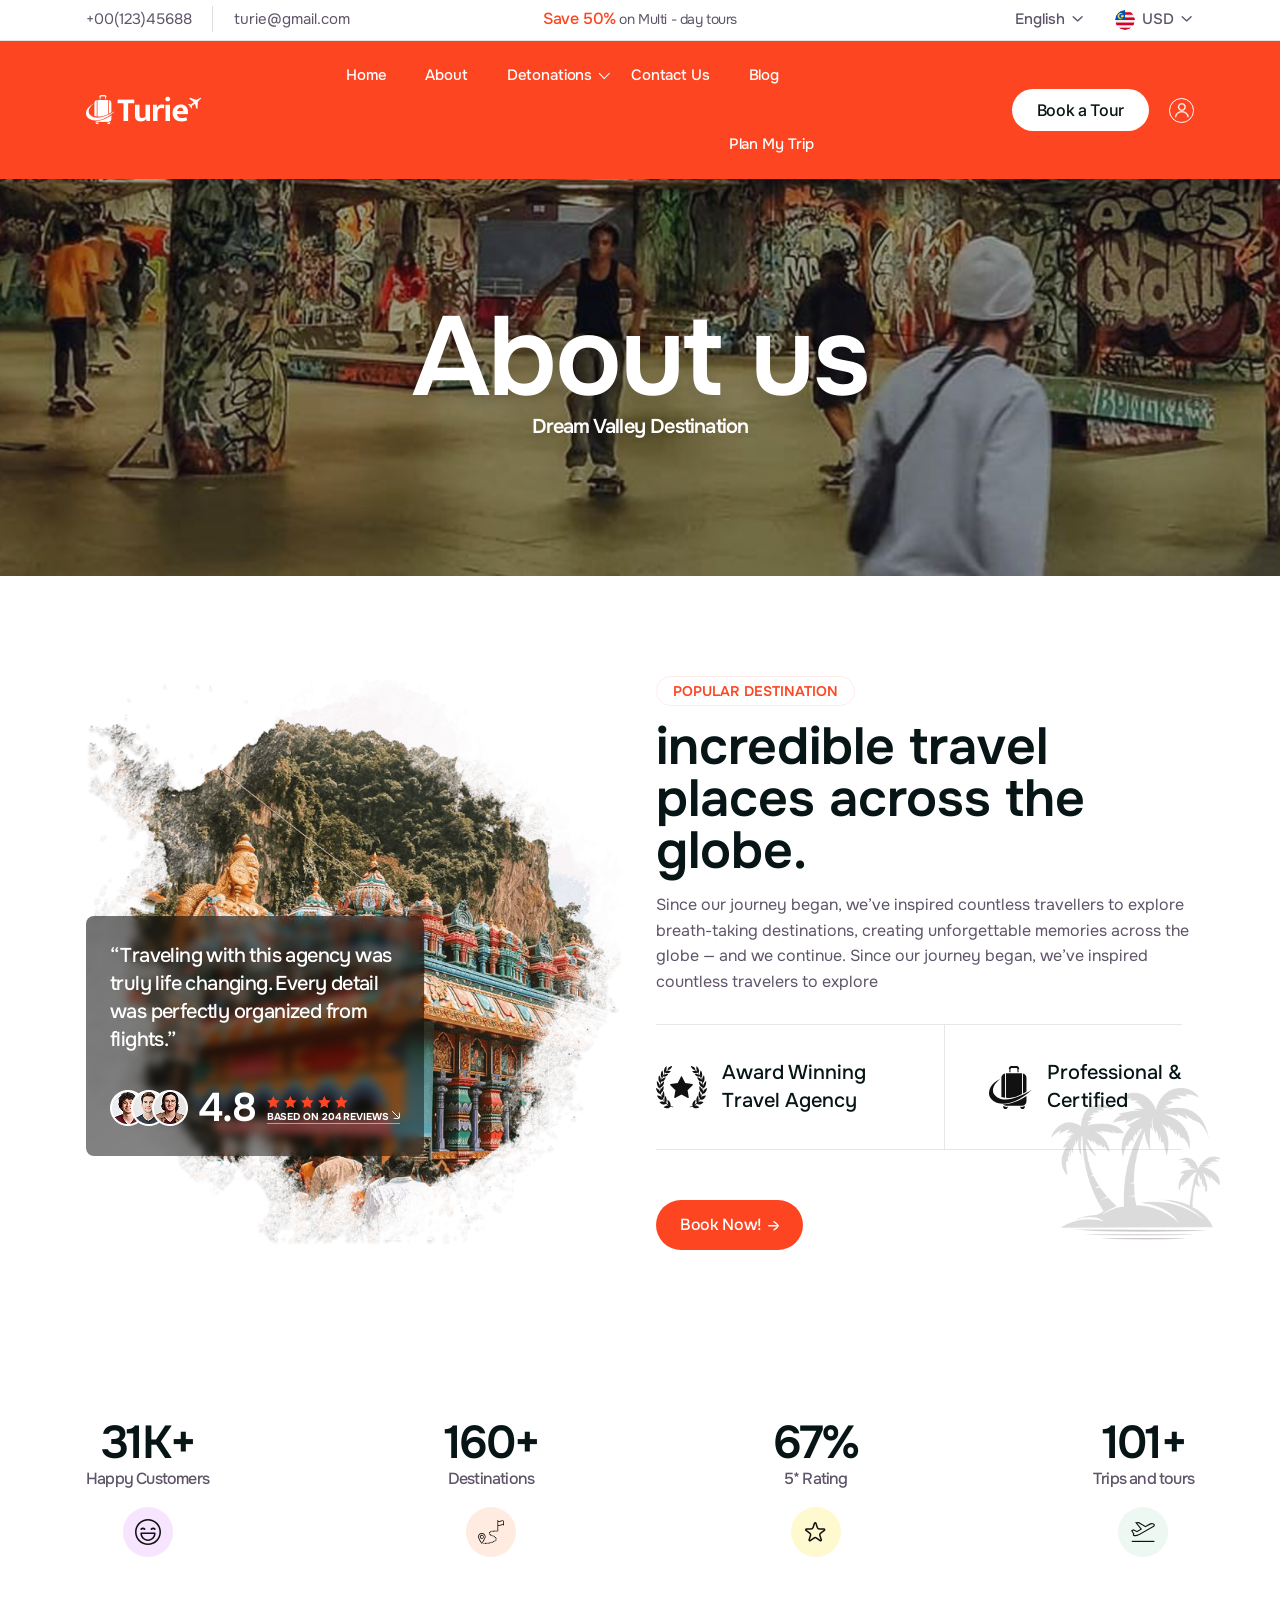
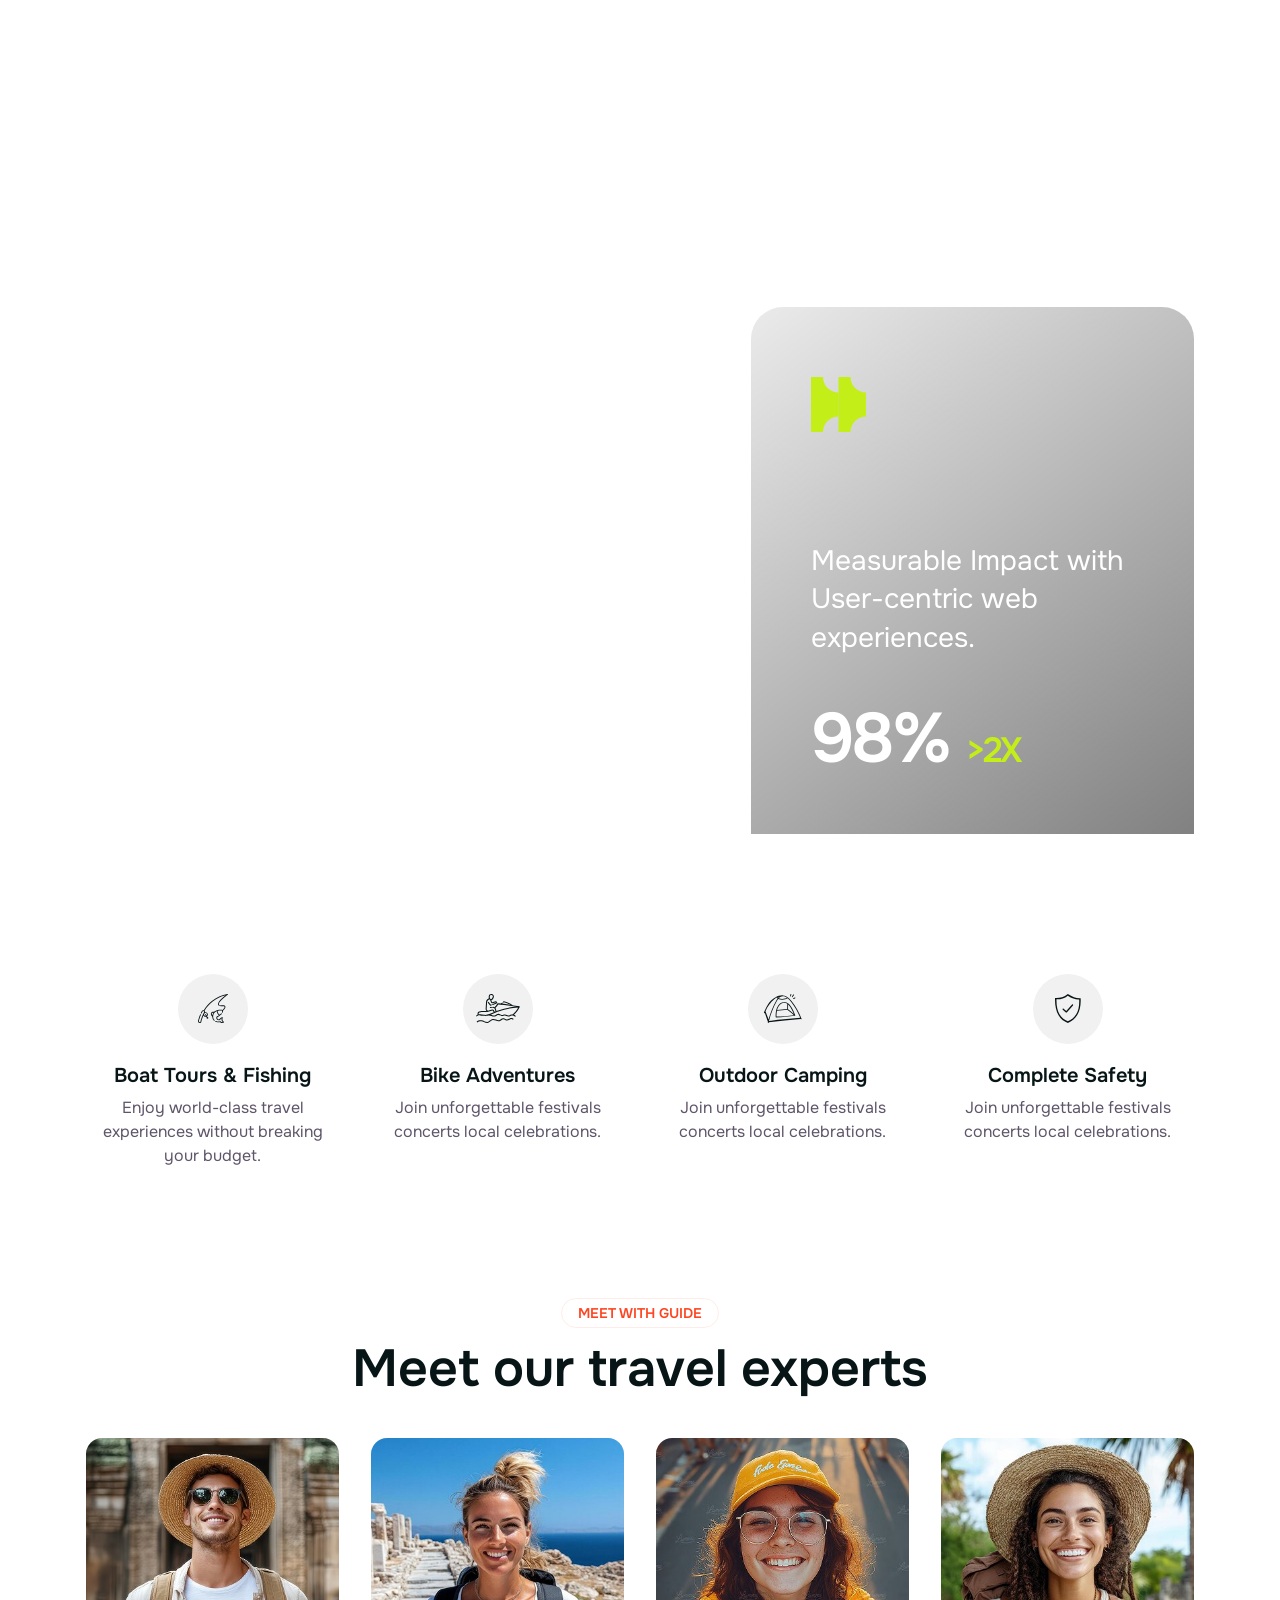
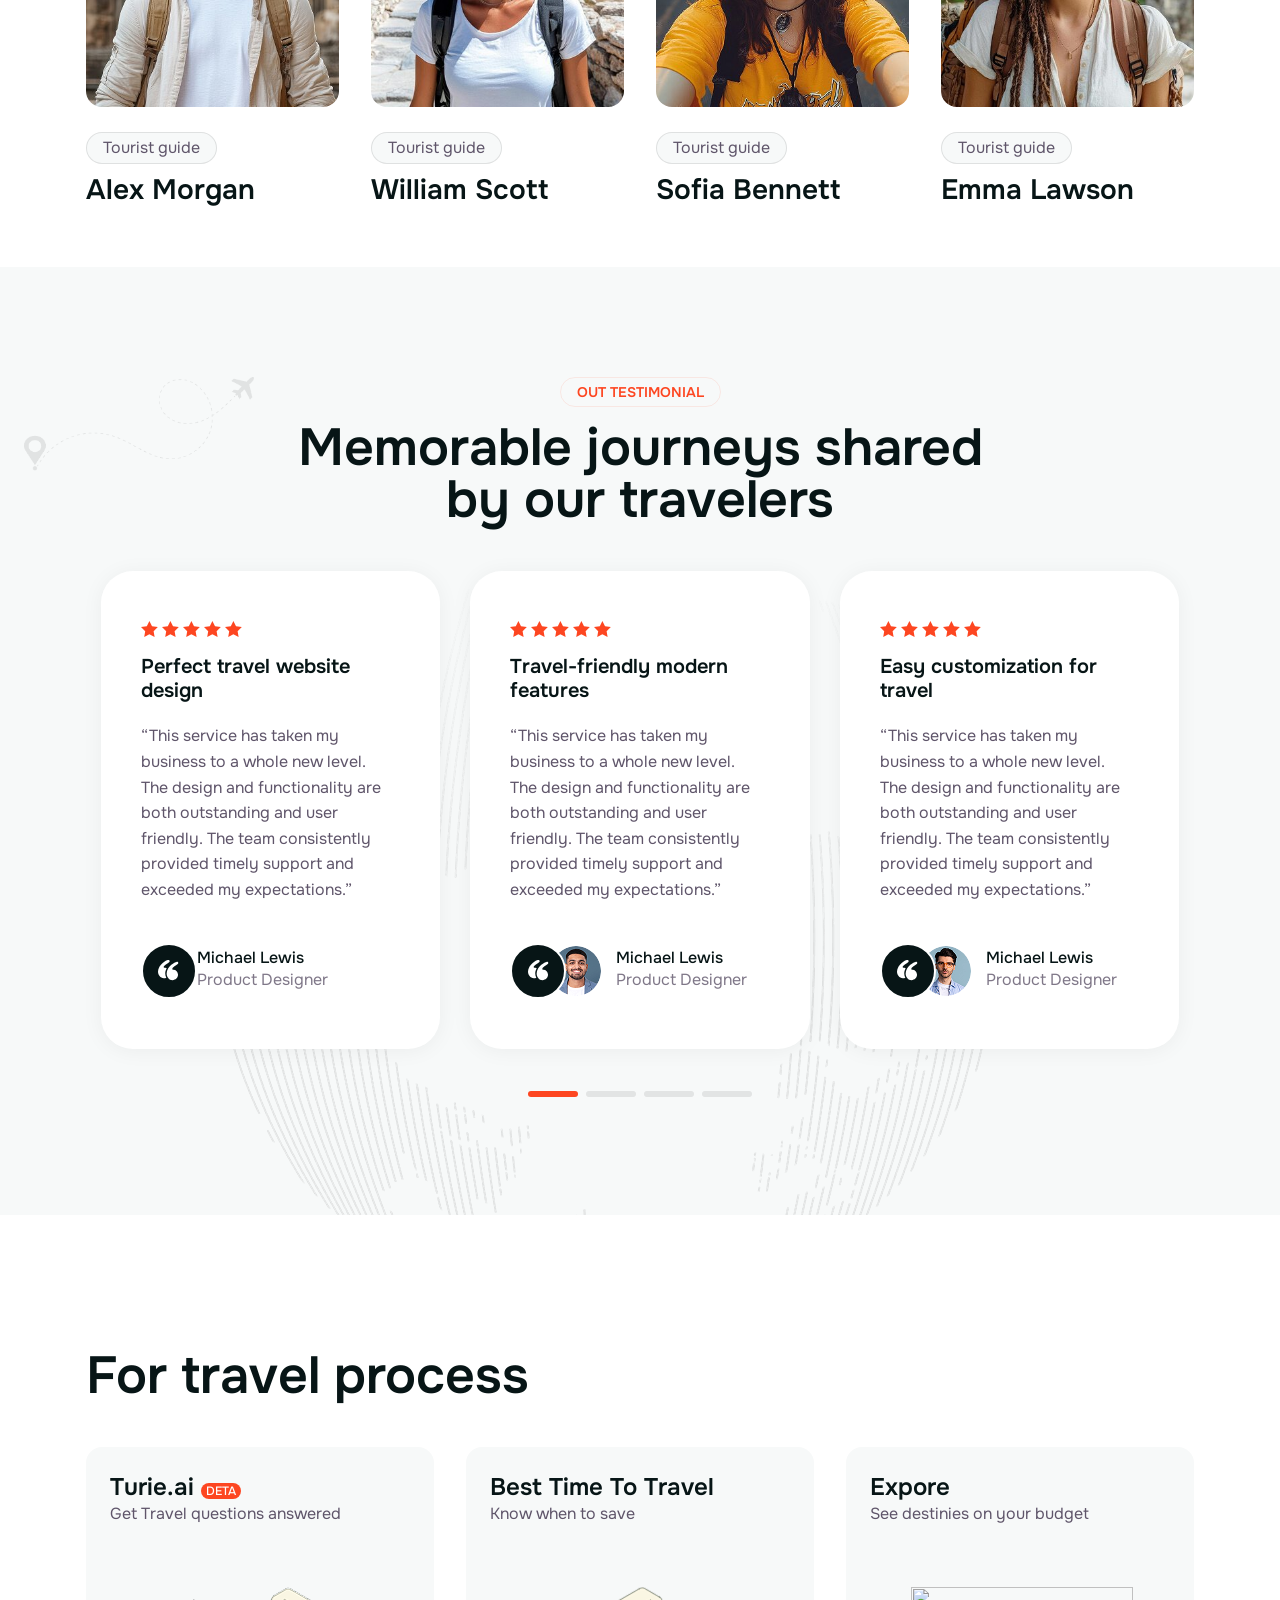
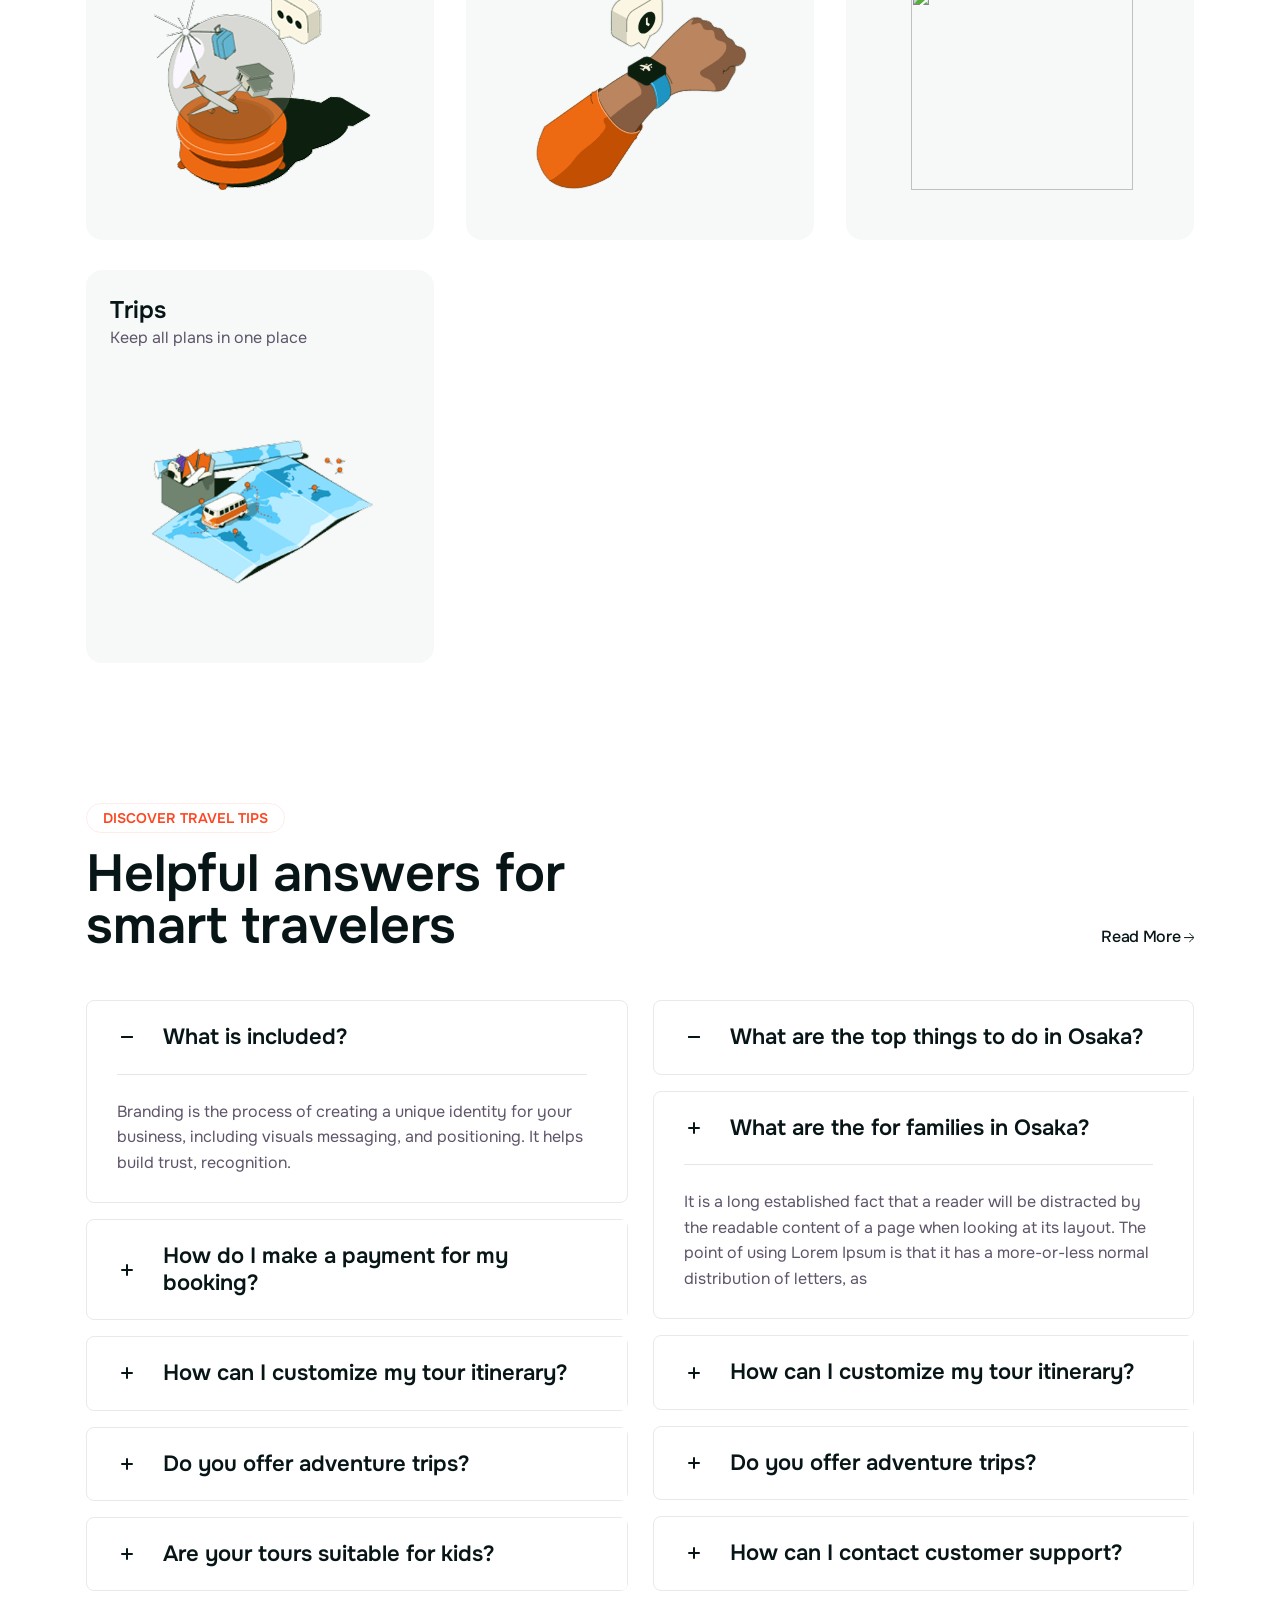
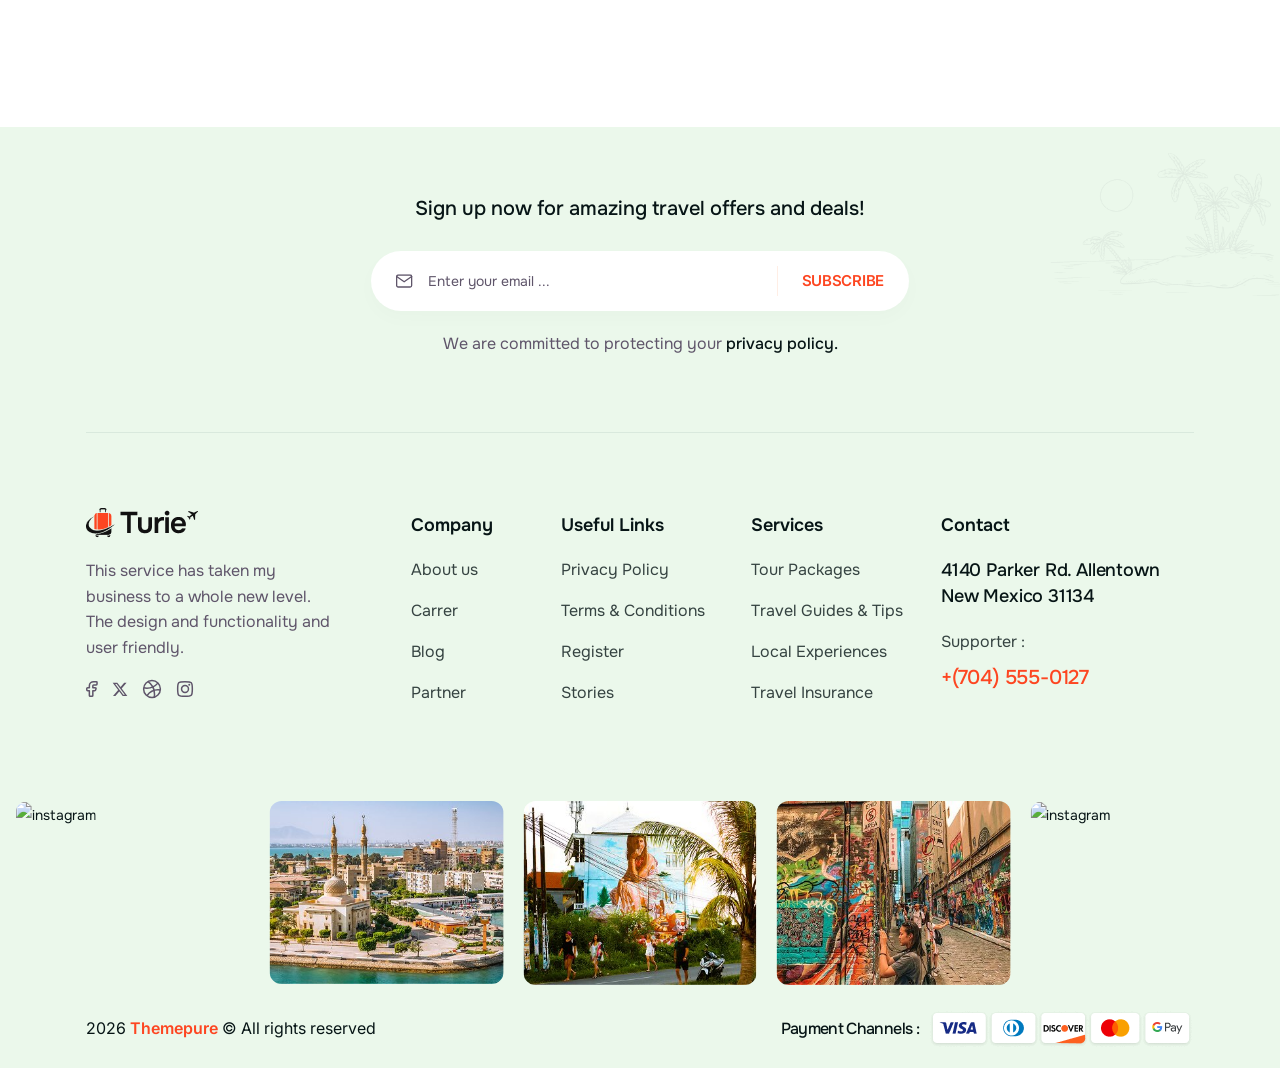
==== commit b446607e: "feat: implement complete guide registration page matching current theme" ====
--- a/about.html
+++ b/about.html
@@ -147,239 +147,270 @@
    <header class="tp-header-height">
 
       <!-- header-area-start -->
-      <div id="header-sticky" class="tp-header-blur tp-header-area tp-header-lg-ptb">
+      <div class="tp-header-top-area tp-header-top-spacing d-none d-md-block">
          <div class="container">
             <div class="row align-items-center">
-               <div class="col-xl-7 col-6">
-                  <div class="tp-header-left d-flex align-items-center">
-                     <div class="tp-header-logo mr-60">
-                        <a href="index.html">
-                           <img width="115" src="assets/img/logo/logo.png" alt="">
-                        </a>
-                     </div>
-                     <div class="tp-main-menu tp-menu-dropdown d-none d-xl-block">
-                        <nav class="tp-mobile-menu-active">
-                           <ul>
-                              <li class=" active">
-                                 <a href="index.html">Home</a>
-                              </li>
-                              <li><a href="about.html">About</a></li>
-                              <li class="has-dropdown position-inherit">
-                                 <a href="city-details-2.html">Detonations</a>
-                                 <div class="sub-menu tp-megamenu-wrapper tp-megamenu-center">
-                                    <div class="row">
-                                       <div class="col-xl-4">
-                                          <div class="tp-megamenu-list">
-                                             <ul>
-                                                <li>
-                                                   <a href="city-details-2.html"
-                                                      class="d-flex align-items-center gap-2">
-                                                      <div class="tp-megamenu-list-thumb">
-                                                         <img src="assets/img/menu/01.png" alt="des">
-                                                      </div>
-                                                      <div class="tp-megamenu-list-content">
-                                                         <span class="tp-megamenu-list-subtitle">Things to do in</span>
-                                                         <span class="tp-megamenu-list-title">Osaka</span>
-                                                      </div>
-                                                   </a>
-                                                </li>
-                                                <li>
-                                                   <a href="city-details-3.html"
-                                                      class="d-flex align-items-center gap-2">
-                                                      <div class="tp-megamenu-list-thumb">
-                                                         <img src="assets/img/menu/02.png" alt="des">
-                                                      </div>
-                                                      <div class="tp-megamenu-list-content">
-                                                         <span class="tp-megamenu-list-subtitle">Things to do in</span>
-                                                         <span class="tp-megamenu-list-title">Sapporo</span>
-                                                      </div>
-                                                   </a>
-                                                </li>
-                                                <li>
-                                                   <a href="city-details-4.html"
-                                                      class="d-flex align-items-center gap-2">
-                                                      <div class="tp-megamenu-list-thumb">
-                                                         <img src="assets/img/menu/03.png" alt="des">
-                                                      </div>
-                                                      <div class="tp-megamenu-list-content">
-                                                         <span class="tp-megamenu-list-subtitle">Things to do in</span>
-                                                         <span class="tp-megamenu-list-title">Narita</span>
-                                                      </div>
-                                                   </a>
-                                                </li>
-                                                <li>
-                                                   <a href="city-details-2.html"
-                                                      class="d-flex align-items-center gap-2">
-                                                      <div class="tp-megamenu-list-thumb">
-                                                         <img src="assets/img/menu/04.png" alt="des">
-                                                      </div>
-                                                      <div class="tp-megamenu-list-content">
-                                                         <span class="tp-megamenu-list-subtitle">Things to do in</span>
-                                                         <span class="tp-megamenu-list-title">Los Angeles</span>
-                                                      </div>
-                                                   </a>
-                                                </li>
-                                             </ul>
-                                          </div>
+               <div class="col-lg-4 col-md-6">
+                  <div class="tp-header-top-info">
+                     <ul>
+                        <li><a href="tel:+00(123)45688">+00(123)45688</a></li>
+                        <li><a href="mailto:turie@gmail.com">turie@gmail.com</a></li>
+                     </ul>
+                  </div>
+               </div>
+               <div class="col-lg-4 d-none d-lg-block">
+                  <div class="tp-header-top-discount text-center">
+                     <p class="mb-0"><span>Save 50%</span> on Multi - day tours</p>
+                  </div>
+               </div>
+               <div class="col-lg-4 col-md-6">
+                  <div class="tp-header-top-switcher-wrap d-flex justify-content-end">
+                     <div class="tp-header-top-menu-item tp-header-top-lang">
+                        <span class="tp-header-top-lang-toggle" id="tp-header-top-lang-toggle">English</span>
+                        <ul>
+                           <li>
+                              <a href="#">Spanish</a>
+                           </li>
+                           <li>
+                              <a href="#">Russian</a>
+                           </li>
+                           <li>
+                              <a href="#">Portuguese</a>
+                           </li>
+                        </ul>
+                     </div>
+                     <div class="tp-header-top-menu-item tp-header-top-currency ml-30">
+                        <span class="tp-header-top-currency-toggle" id="tp-header-top-currency-toggle"><img
+                              src="assets/img/flag/01.png" alt=""> USD</span>
+                        <ul>
+                           <li>
+                              <a href="#"><img src="assets/img/flag/01.png" alt=""> Canada </a>
+                           </li>
+                           <li>
+                              <a href="#"><img src="assets/img/flag/02.png" alt=""> Malaysia </a>
+                           </li>
+                           <li>
+                              <a href="#"><img src="assets/img/flag/03.png" alt=""> Germany </a>
+                           </li>
+                           <li>
+                              <a href="#"><img src="assets/img/flag/04.png" alt=""> Belize </a>
+                           </li>
+                           <li>
+                              <a href="#"><img src="assets/img/flag/05.png" alt=""> United States</a>
+                           </li>
+                           <li>
+                              <a href="#"><img src="assets/img/flag/06.png" alt=""> China </a>
+                           </li>
+                           <li>
+                              <a href="#"><img src="assets/img/flag/07.png" alt=""> Georgia </a>
+                           </li>
+                           <li>
+                              <a href="#"><img src="assets/img/flag/08.png" alt=""> India </a>
+                           </li>
+                        </ul>
+                     </div>
+                  </div>
+               </div>
+            </div>
+         </div>
+      </div>
+      <div id="header-sticky" class="tp-header-area tp-header-four tp-header-lg-ptb tp-header-blur p-relative">
+         <div class="container">
+            <div class="row align-items-center">
+               <div class="col-xl-2 col-6">
+                  <div class="tp-header-logo">
+                     <a href="index.html">
+                        <img class="logo-1" width="115" src="assets/img/logo/logo-white.png" alt="">
+                        <img class="d-none logo-2" width="115" src="assets/img/logo/logo.png" alt="">
+                     </a>
+                  </div>
+               </div>
+               <div class="col-xl-6 d-none d-xl-block">
+                  <div class="tp-main-menu tp-menu-dropdown text-end mr-50">
+                     <nav class="tp-mobile-menu-active">
+                        <ul>
+                           <li class=" active">
+                              <a href="index.html">Home</a>
+                           </li>
+                           <li><a href="about.html">About</a></li>
+                           <li class="has-dropdown position-inherit">
+                              <a href="city-details-2.html">Detonations</a>
+                              <div class="sub-menu tp-megamenu-wrapper tp-megamenu-center">
+                                 <div class="row">
+                                    <div class="col-xl-4">
+                                       <div class="tp-megamenu-list">
+                                          <ul>
+                                             <li>
+                                                <a href="city-details-2.html" class="d-flex align-items-center gap-2">
+                                                   <div class="tp-megamenu-list-thumb">
+                                                      <img src="assets/img/menu/01.png" alt="des">
+                                                   </div>
+                                                   <div class="tp-megamenu-list-content">
+                                                      <span class="tp-megamenu-list-subtitle">Things to do in</span>
+                                                      <span class="tp-megamenu-list-title">Osaka</span>
+                                                   </div>
+                                                </a>
+                                             </li>
+                                             <li>
+                                                <a href="city-details-3.html" class="d-flex align-items-center gap-2">
+                                                   <div class="tp-megamenu-list-thumb">
+                                                      <img src="assets/img/menu/02.png" alt="des">
+                                                   </div>
+                                                   <div class="tp-megamenu-list-content">
+                                                      <span class="tp-megamenu-list-subtitle">Things to do in</span>
+                                                      <span class="tp-megamenu-list-title">Sapporo</span>
+                                                   </div>
+                                                </a>
+                                             </li>
+                                             <li>
+                                                <a href="city-details-4.html" class="d-flex align-items-center gap-2">
+                                                   <div class="tp-megamenu-list-thumb">
+                                                      <img src="assets/img/menu/03.png" alt="des">
+                                                   </div>
+                                                   <div class="tp-megamenu-list-content">
+                                                      <span class="tp-megamenu-list-subtitle">Things to do in</span>
+                                                      <span class="tp-megamenu-list-title">Narita</span>
+                                                   </div>
+                                                </a>
+                                             </li>
+                                             <li>
+                                                <a href="city-details-2.html" class="d-flex align-items-center gap-2">
+                                                   <div class="tp-megamenu-list-thumb">
+                                                      <img src="assets/img/menu/04.png" alt="des">
+                                                   </div>
+                                                   <div class="tp-megamenu-list-content">
+                                                      <span class="tp-megamenu-list-subtitle">Things to do in</span>
+                                                      <span class="tp-megamenu-list-title">Los Angeles</span>
+                                                   </div>
+                                                </a>
+                                             </li>
+                                          </ul>
                                        </div>
-                                       <div class="col-xl-4">
-                                          <div class="tp-megamenu-list">
-                                             <ul>
-                                                <li>
-                                                   <a href="city-details-3.html"
-                                                      class="d-flex align-items-center gap-2">
-                                                      <div class="tp-megamenu-list-thumb">
-                                                         <img src="assets/img/menu/05.png" alt="des">
-                                                      </div>
-                                                      <div class="tp-megamenu-list-content">
-                                                         <span class="tp-megamenu-list-subtitle">Things to do in</span>
-                                                         <span class="tp-megamenu-list-title">Greece</span>
-                                                      </div>
-                                                   </a>
-                                                </li>
-                                                <li>
-                                                   <a href="city-details-4.html"
-                                                      class="d-flex align-items-center gap-2">
-                                                      <div class="tp-megamenu-list-thumb">
-                                                         <img src="assets/img/menu/06.png" alt="des">
-                                                      </div>
-                                                      <div class="tp-megamenu-list-content">
-                                                         <span class="tp-megamenu-list-subtitle">Things to do in</span>
-                                                         <span class="tp-megamenu-list-title">Turkey</span>
-                                                      </div>
-                                                   </a>
-                                                </li>
-                                                <li>
-                                                   <a href="city-details-2.html"
-                                                      class="d-flex align-items-center gap-2">
-                                                      <div class="tp-megamenu-list-thumb">
-                                                         <img src="assets/img/destination/six/thumb.jpg" alt="des">
-                                                      </div>
-                                                      <div class="tp-megamenu-list-content">
-                                                         <span class="tp-megamenu-list-subtitle">Things to do in</span>
-                                                         <span class="tp-megamenu-list-title">Maldives</span>
-                                                      </div>
-                                                   </a>
-                                                </li>
-                                                <li>
-                                                   <a href="city-details-3.html"
-                                                      class="d-flex align-items-center gap-2">
-                                                      <div class="tp-megamenu-list-thumb">
-                                                         <img src="assets/img/destination/six/thumb-2.jpg" alt="des">
-                                                      </div>
-                                                      <div class="tp-megamenu-list-content">
-                                                         <span class="tp-megamenu-list-subtitle">Things to do in</span>
-                                                         <span class="tp-megamenu-list-title">Canada</span>
-                                                      </div>
-                                                   </a>
-                                                </li>
-                                             </ul>
-                                          </div>
+                                    </div>
+                                    <div class="col-xl-4">
+                                       <div class="tp-megamenu-list">
+                                          <ul>
+                                             <li>
+                                                <a href="city-details-3.html" class="d-flex align-items-center gap-2">
+                                                   <div class="tp-megamenu-list-thumb">
+                                                      <img src="assets/img/menu/05.png" alt="des">
+                                                   </div>
+                                                   <div class="tp-megamenu-list-content">
+                                                      <span class="tp-megamenu-list-subtitle">Things to do in</span>
+                                                      <span class="tp-megamenu-list-title">Greece</span>
+                                                   </div>
+                                                </a>
+                                             </li>
+                                             <li>
+                                                <a href="city-details-4.html" class="d-flex align-items-center gap-2">
+                                                   <div class="tp-megamenu-list-thumb">
+                                                      <img src="assets/img/menu/06.png" alt="des">
+                                                   </div>
+                                                   <div class="tp-megamenu-list-content">
+                                                      <span class="tp-megamenu-list-subtitle">Things to do in</span>
+                                                      <span class="tp-megamenu-list-title">Turkey</span>
+                                                   </div>
+                                                </a>
+                                             </li>
+                                             <li>
+                                                <a href="city-details-2.html" class="d-flex align-items-center gap-2">
+                                                   <div class="tp-megamenu-list-thumb">
+                                                      <img src="assets/img/destination/six/thumb.jpg" alt="des">
+                                                   </div>
+                                                   <div class="tp-megamenu-list-content">
+                                                      <span class="tp-megamenu-list-subtitle">Things to do in</span>
+                                                      <span class="tp-megamenu-list-title">Maldives</span>
+                                                   </div>
+                                                </a>
+                                             </li>
+                                             <li>
+                                                <a href="city-details-3.html" class="d-flex align-items-center gap-2">
+                                                   <div class="tp-megamenu-list-thumb">
+                                                      <img src="assets/img/destination/six/thumb-2.jpg" alt="des">
+                                                   </div>
+                                                   <div class="tp-megamenu-list-content">
+                                                      <span class="tp-megamenu-list-subtitle">Things to do in</span>
+                                                      <span class="tp-megamenu-list-title">Canada</span>
+                                                   </div>
+                                                </a>
+                                             </li>
+                                          </ul>
                                        </div>
-                                       <div class="col-xl-4">
-                                          <div class="tp-megamenu-list">
-                                             <ul>
-                                                <li>
-                                                   <a href="city-details-4.html"
-                                                      class="d-flex align-items-center gap-2">
-                                                      <div class="tp-megamenu-list-thumb">
-                                                         <img src="assets/img/destination/six/thumb-3.jpg" alt="des">
-                                                      </div>
-                                                      <div class="tp-megamenu-list-content">
-                                                         <span class="tp-megamenu-list-subtitle">Things to do in</span>
-                                                         <span class="tp-megamenu-list-title">Indonesia</span>
-                                                      </div>
-                                                   </a>
-                                                </li>
-                                                <li>
-                                                   <a href="city-details-2.html"
-                                                      class="d-flex align-items-center gap-2">
-                                                      <div class="tp-megamenu-list-thumb">
-                                                         <img src="assets/img/destination/six/thumb-4.jpg" alt="des">
-                                                      </div>
-                                                      <div class="tp-megamenu-list-content">
-                                                         <span class="tp-megamenu-list-subtitle">Things to do in</span>
-                                                         <span class="tp-megamenu-list-title">Australia</span>
-                                                      </div>
-                                                   </a>
-                                                </li>
-                                                <li>
-                                                   <a href="city-details-3.html"
-                                                      class="d-flex align-items-center gap-2">
-                                                      <div class="tp-megamenu-list-thumb">
-                                                         <img src="assets/img/destination/six/thumb-5.jpg" alt="des">
-                                                      </div>
-                                                      <div class="tp-megamenu-list-content">
-                                                         <span class="tp-megamenu-list-subtitle">Things to do in</span>
-                                                         <span class="tp-megamenu-list-title">Switzerland</span>
-                                                      </div>
-                                                   </a>
-                                                </li>
-                                                <li>
-                                                   <a href="city-details-4.html"
-                                                      class="d-flex align-items-center gap-2">
-                                                      <div class="tp-megamenu-list-thumb">
-                                                         <img src="assets/img/destination/six/thumb-6.jpg" alt="des">
-                                                      </div>
-                                                      <div class="tp-megamenu-list-content">
-                                                         <span class="tp-megamenu-list-subtitle">Things to do in</span>
-                                                         <span class="tp-megamenu-list-title">Thailand</span>
-                                                      </div>
-                                                   </a>
-                                                </li>
-                                             </ul>
-                                          </div>
+                                    </div>
+                                    <div class="col-xl-4">
+                                       <div class="tp-megamenu-list">
+                                          <ul>
+                                             <li>
+                                                <a href="city-details-4.html" class="d-flex align-items-center gap-2">
+                                                   <div class="tp-megamenu-list-thumb">
+                                                      <img src="assets/img/destination/six/thumb-3.jpg" alt="des">
+                                                   </div>
+                                                   <div class="tp-megamenu-list-content">
+                                                      <span class="tp-megamenu-list-subtitle">Things to do in</span>
+                                                      <span class="tp-megamenu-list-title">Indonesia</span>
+                                                   </div>
+                                                </a>
+                                             </li>
+                                             <li>
+                                                <a href="city-details-2.html" class="d-flex align-items-center gap-2">
+                                                   <div class="tp-megamenu-list-thumb">
+                                                      <img src="assets/img/destination/six/thumb-4.jpg" alt="des">
+                                                   </div>
+                                                   <div class="tp-megamenu-list-content">
+                                                      <span class="tp-megamenu-list-subtitle">Things to do in</span>
+                                                      <span class="tp-megamenu-list-title">Australia</span>
+                                                   </div>
+                                                </a>
+                                             </li>
+                                             <li>
+                                                <a href="city-details-3.html" class="d-flex align-items-center gap-2">
+                                                   <div class="tp-megamenu-list-thumb">
+                                                      <img src="assets/img/destination/six/thumb-5.jpg" alt="des">
+                                                   </div>
+                                                   <div class="tp-megamenu-list-content">
+                                                      <span class="tp-megamenu-list-subtitle">Things to do in</span>
+                                                      <span class="tp-megamenu-list-title">Switzerland</span>
+                                                   </div>
+                                                </a>
+                                             </li>
+                                             <li>
+                                                <a href="city-details-4.html" class="d-flex align-items-center gap-2">
+                                                   <div class="tp-megamenu-list-thumb">
+                                                      <img src="assets/img/destination/six/thumb-6.jpg" alt="des">
+                                                   </div>
+                                                   <div class="tp-megamenu-list-content">
+                                                      <span class="tp-megamenu-list-subtitle">Things to do in</span>
+                                                      <span class="tp-megamenu-list-title">Thailand</span>
+                                                   </div>
+                                                </a>
+                                             </li>
+                                          </ul>
                                        </div>
                                     </div>
                                  </div>
-                              </li>
-                              <li class="">
-                                 <a href="contact.html">Contact Us</a>
-                              </li>
-                              <li class="">
-                                 <a href="blog.html">Blog</a>
-                              </li>
-                              <li class="">
-                                 <a href="plan-my-trip.html">Plan My Trip</a>
-                              </li>
-
-                           </ul>
-                        </nav>
-                     </div>
-                  </div>
-               </div>
-               <div class="col-xl-5 col-6">
-                  <div class="tp-header-option d-flex align-items-center justify-content-end">
-                     <div class="tp-header-search p-relative d-none d-xl-block">
-                        <form action="#">
-                           <div class="tp-header-typing-wrap">
-                              <span class="typed-text"></span>
-                              <div class="typed-strings d-none">
-                                 <span>Singapore</span>
-                                 <span>Maldives</span>
-                                 <span>Dubai</span>
-                                 <span>Thailand</span>
-                                 <span>Vietnam</span>
-                                 <span>Kashmir</span>
                               </div>
-                           </div>
-                           <input class="tp-input" type="text" placeholder="Search for">
-                           <button class="tp-header-search-btn" type="submit">
-                              <svg width="13" height="13" viewBox="0 0 13 13" fill="none"
-                                 xmlns="http://www.w3.org/2000/svg">
-                                 <path
-                                    d="M5.64267 10.7857C8.48288 10.7857 10.7853 8.48318 10.7853 5.64286C10.7853 2.80254 8.48288 0.5 5.64267 0.5C2.80245 0.5 0.5 2.80254 0.5 5.64286C0.5 8.48318 2.80245 10.7857 5.64267 10.7857Z"
-                                    stroke="currentColor" stroke-linecap="round" stroke-linejoin="round" />
-                                 <path d="M12.5 12.5L9.92871 9.92857" stroke="currentColor" stroke-linecap="round"
-                                    stroke-linejoin="round" />
-                              </svg>
-                           </button>
-                        </form>
-                     </div>
-                     <div class="tp-header-contact ml-10 d-none d-sm-block">
-                        <a href="tel:(406)555-0120">(406) 555-0120</a>
-                     </div>
-                     <div class="tp-header-top-menu-item tp-header-login ml-10 d-none d-xl-block">
+                           </li>
+                           <li class="">
+                              <a href="contact.html">Contact Us</a>
+                           </li>
+                           <li class="">
+                              <a href="blog.html">Blog</a>
+                           </li>
+                           <li class="">
+                              <a href="plan-my-trip.html">Plan My Trip</a>
+                           </li>
+
+                        </ul>
+                     </nav>
+                  </div>
+               </div>
+               <div class="col-xl-4 col-6">
+                  <div class="tp-header-option tp-header-two d-flex align-items-center justify-content-end">
+
+                     <div class="tp-header-contact ml-30 d-none d-md-block">
+                        <a href="plan-my-trip.html">Book a Tour</a>
+                     </div>
+                     <div class="tp-header-top-menu-item tp-header-login ml-20 d-none d-xl-block">
                         <span class="tp-header-login-btn" id="tp-header-login-btn">
                            <svg width="14" height="15" viewBox="0 0 14 15" fill="none"
                               xmlns="http://www.w3.org/2000/svg">
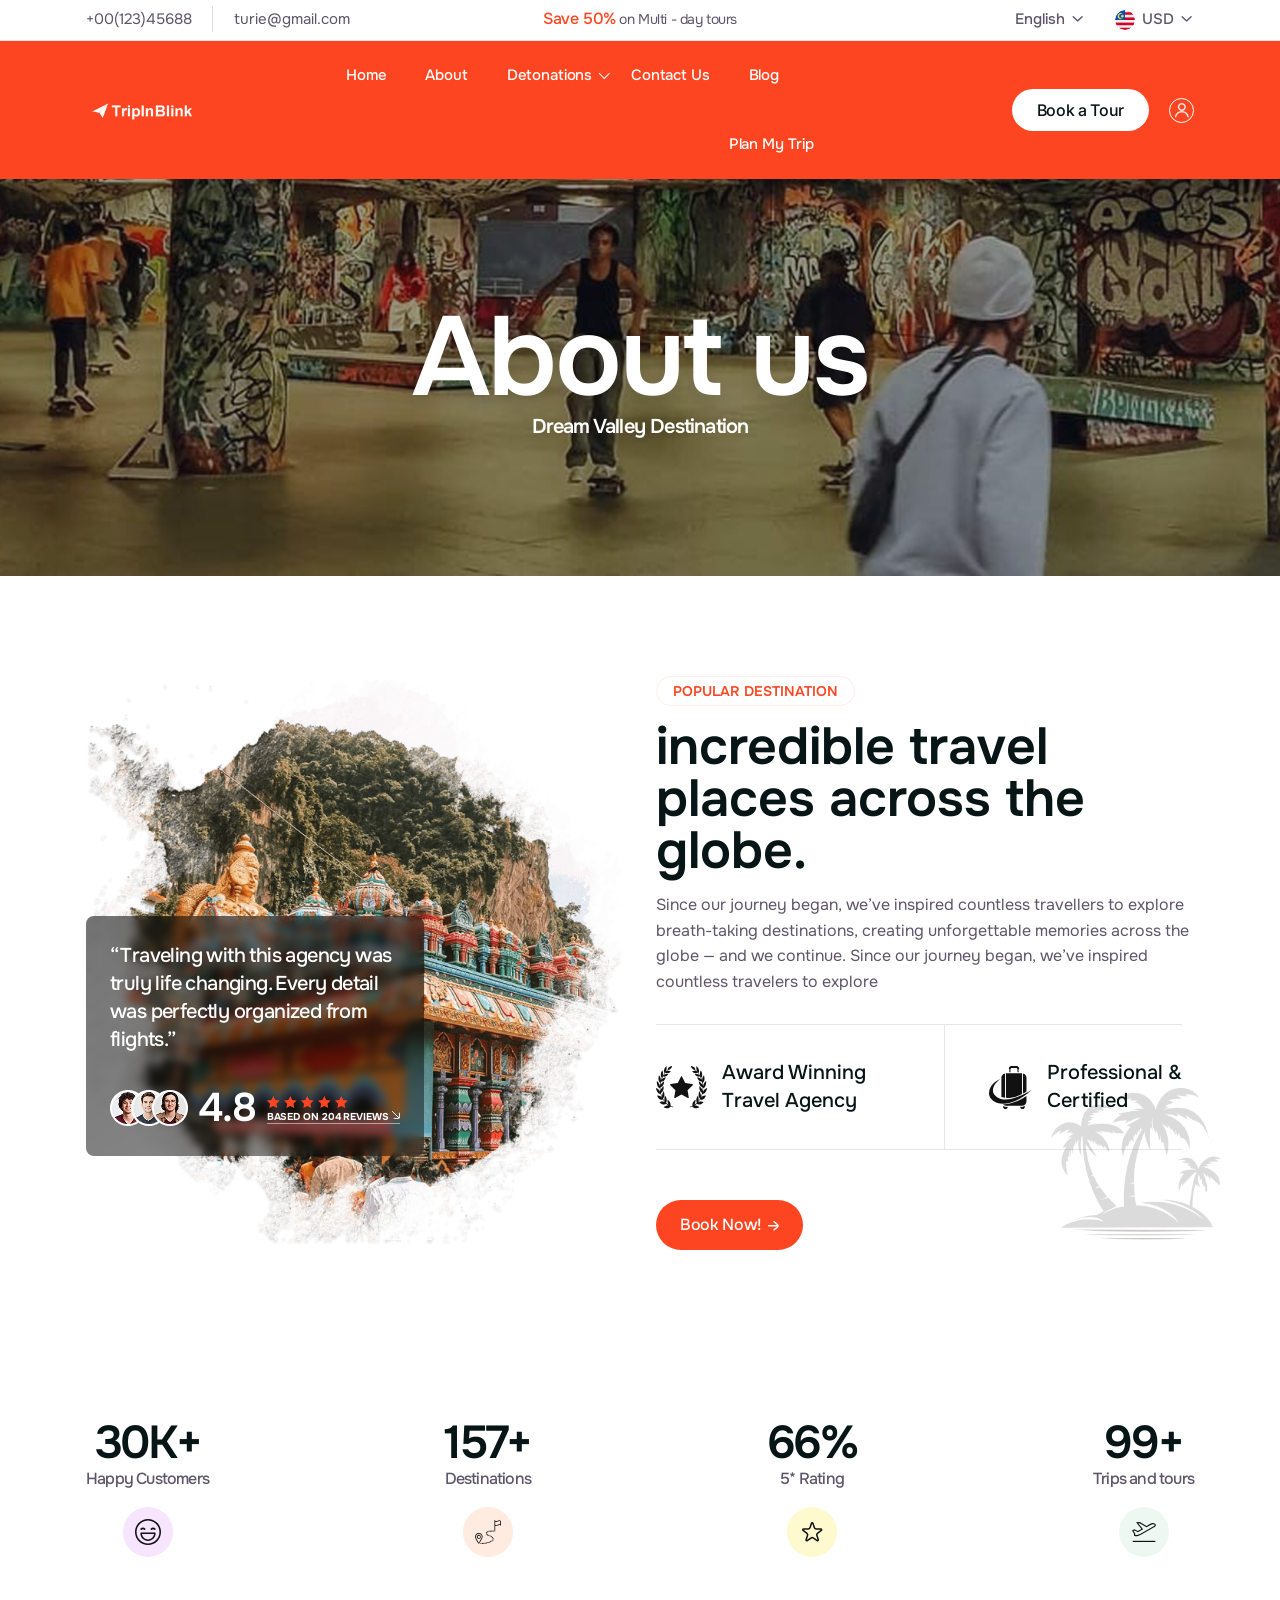
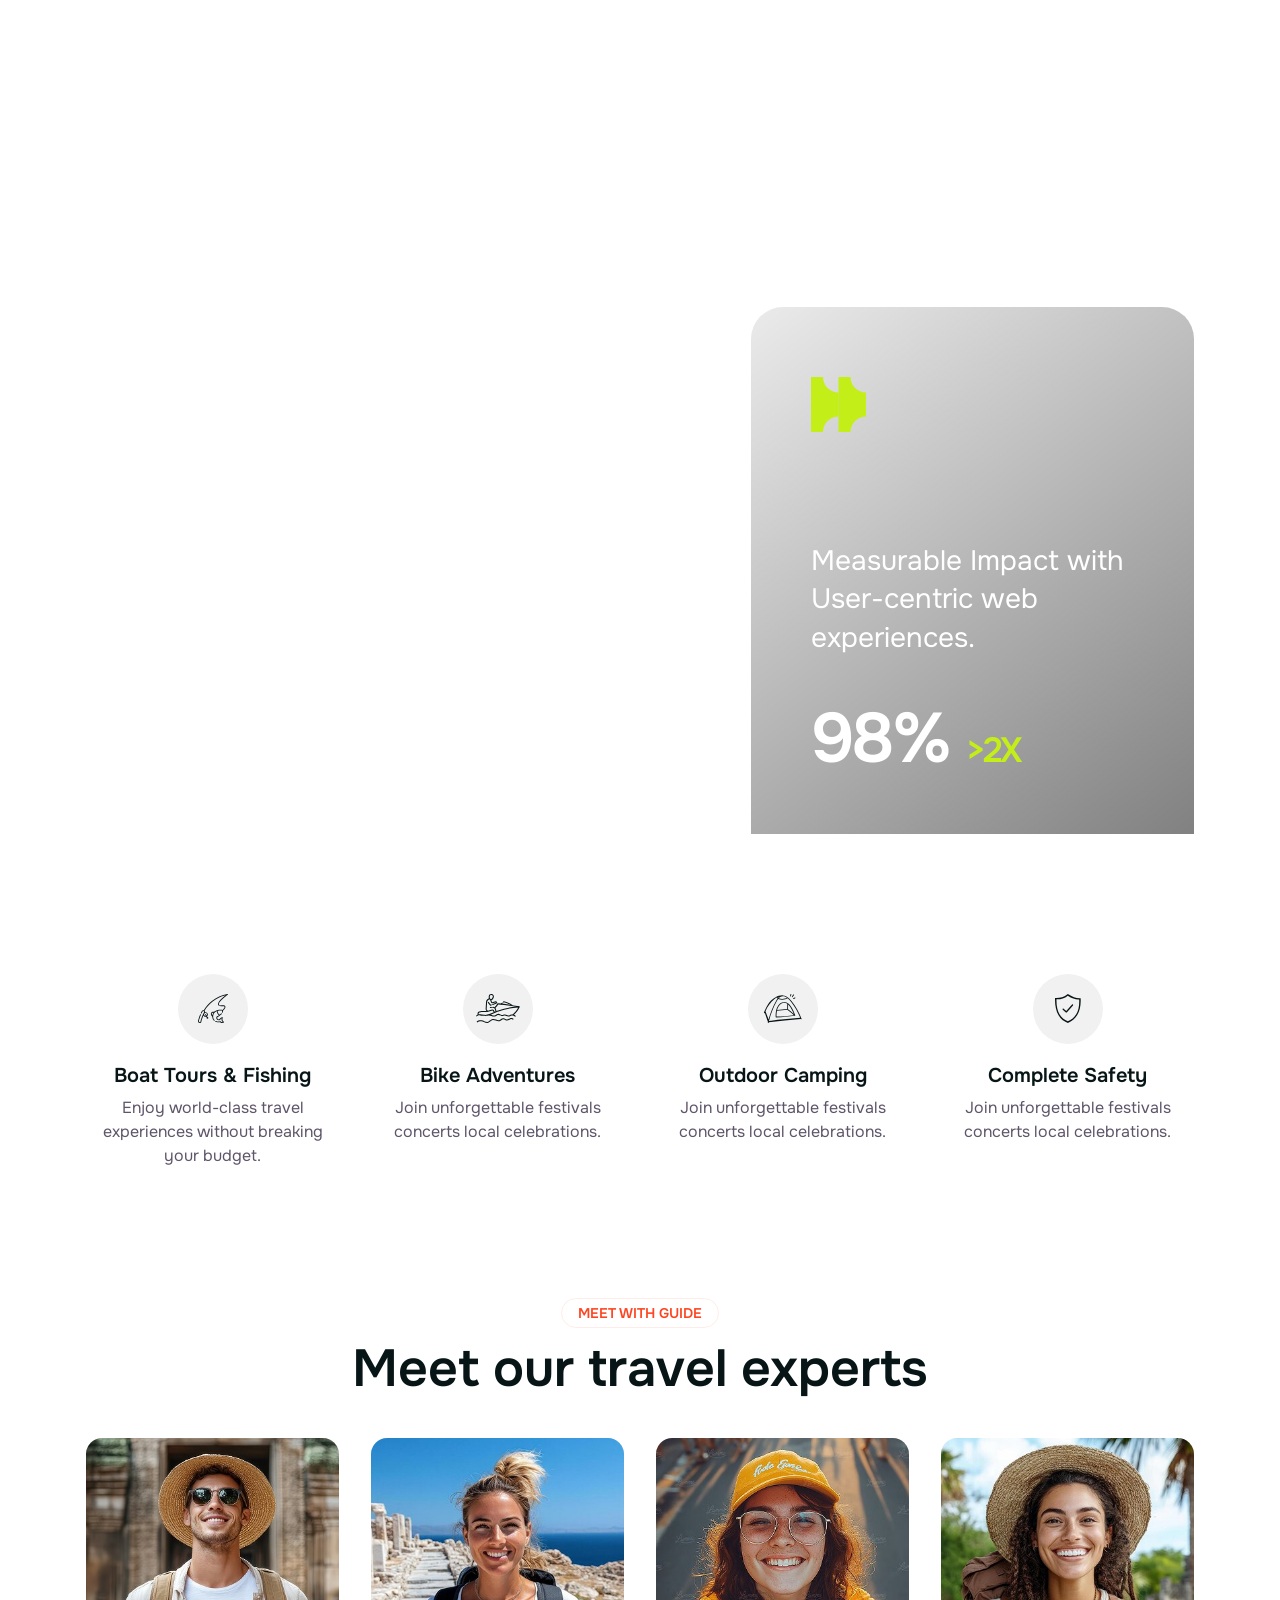
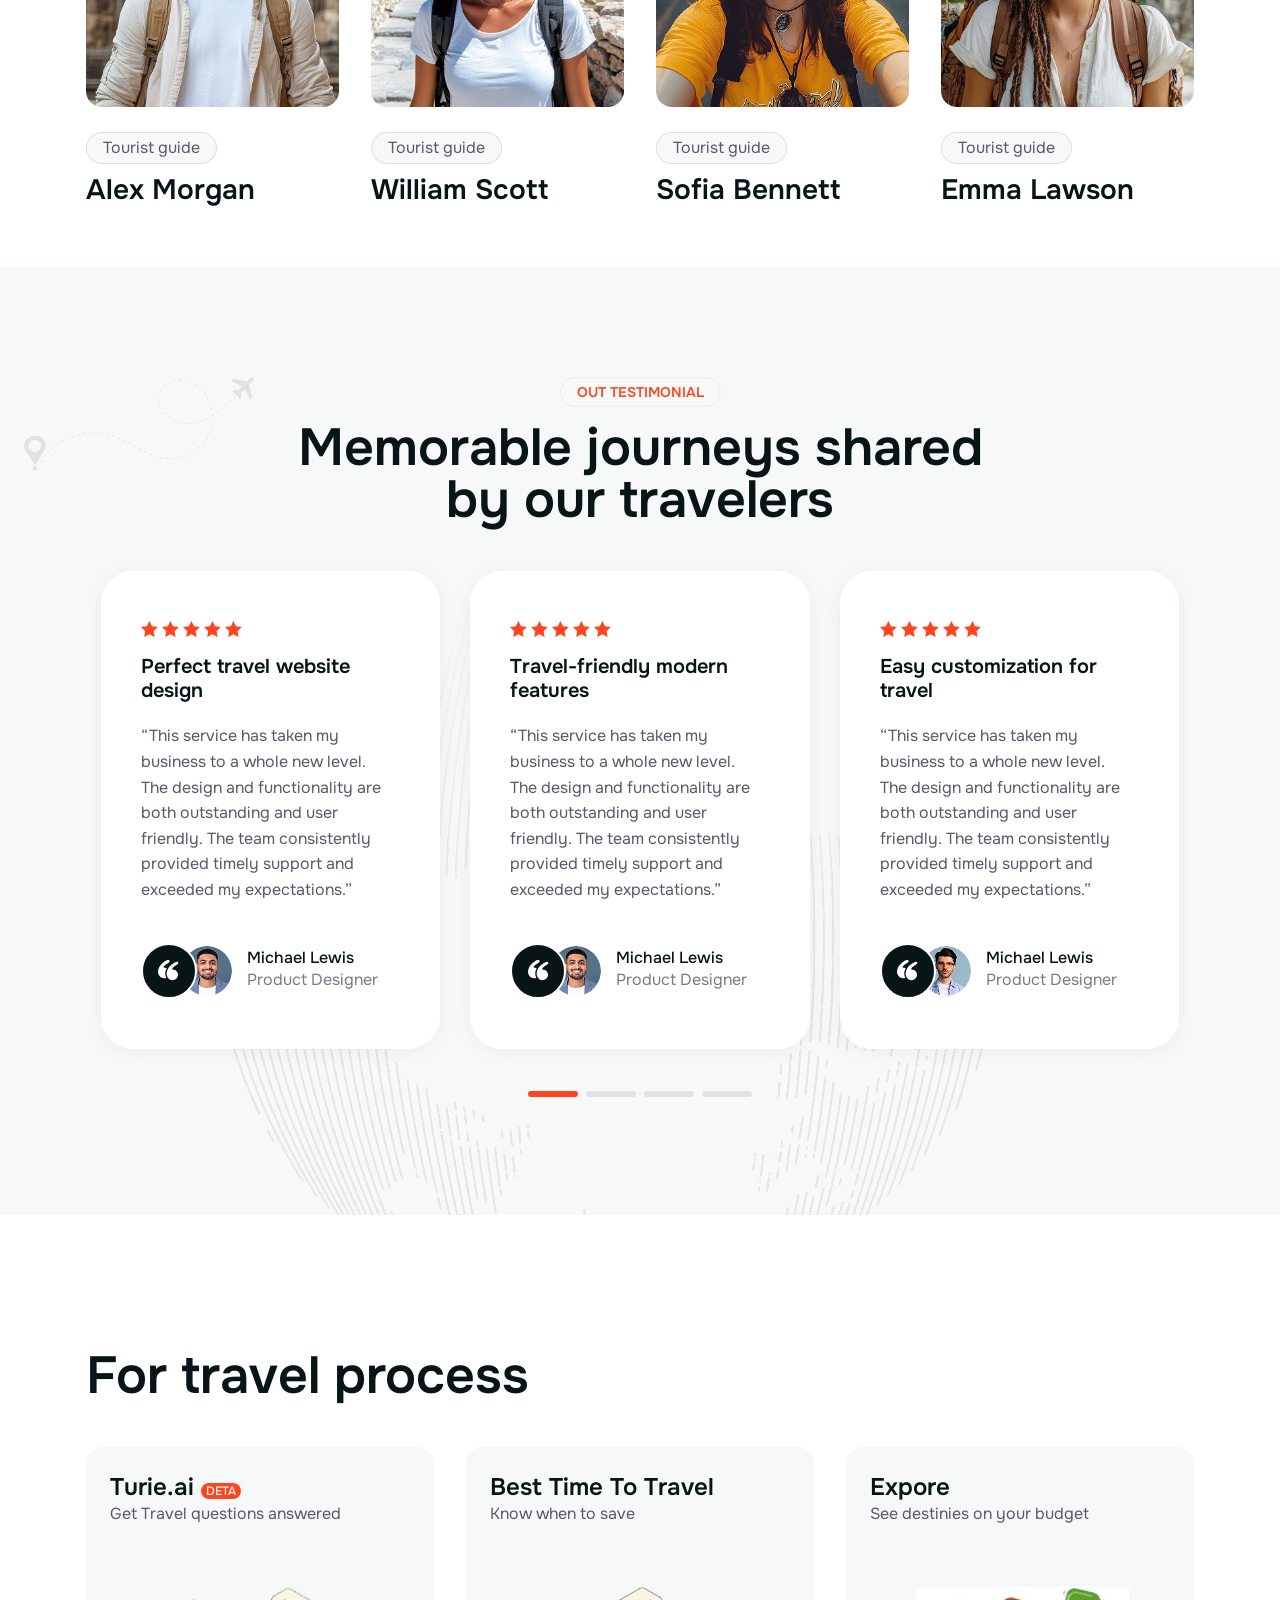
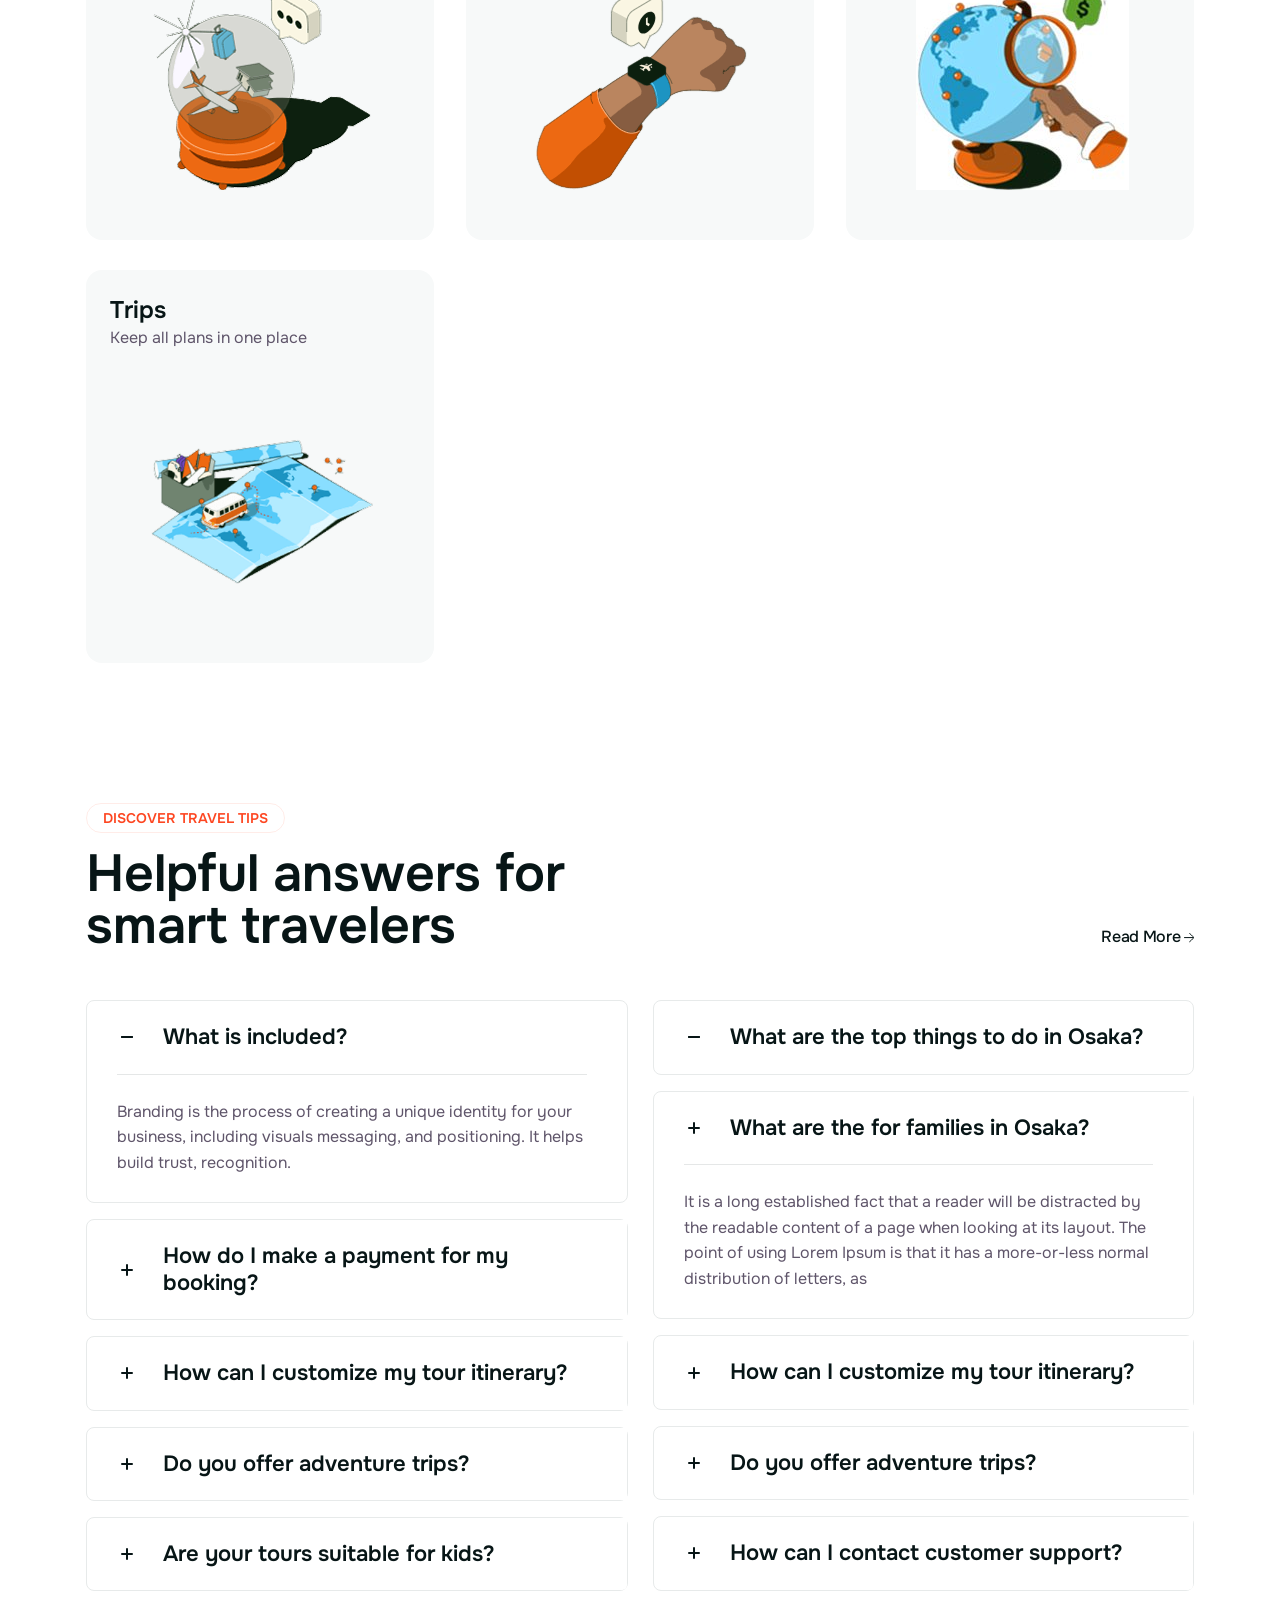
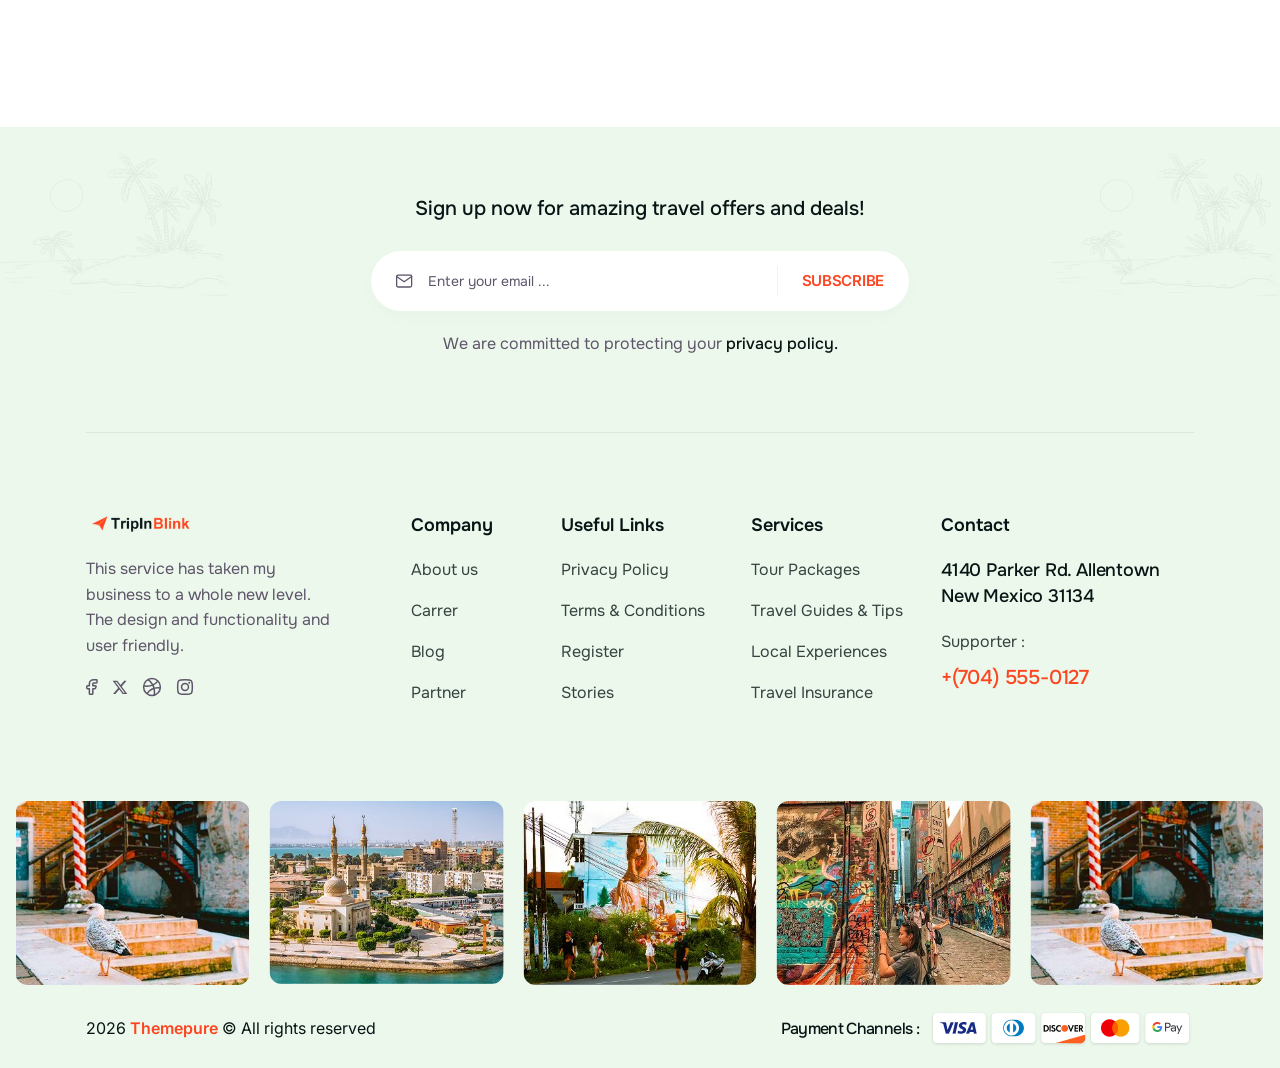
==== commit e5d7a866: "Download and serve videos locally from assets/video to fix playback" ====
--- a/about.html
+++ b/about.html
@@ -794,7 +794,7 @@
       <div class="tp-video-area tp-video-2-mt pt-200 mt-140 p-relative z-index-1">
          <div class="tp-video-2 p-absolute fix">
             <video loop="" muted="" autoplay="" playsinline="">
-               <source src="https://html.aqlova.com/videos/turie/video-6.mp4" type="video/mp4">
+               <source src="assets/video/video-6.mp4" type="video/mp4">
             </video>
          </div>
          <div class="container">
